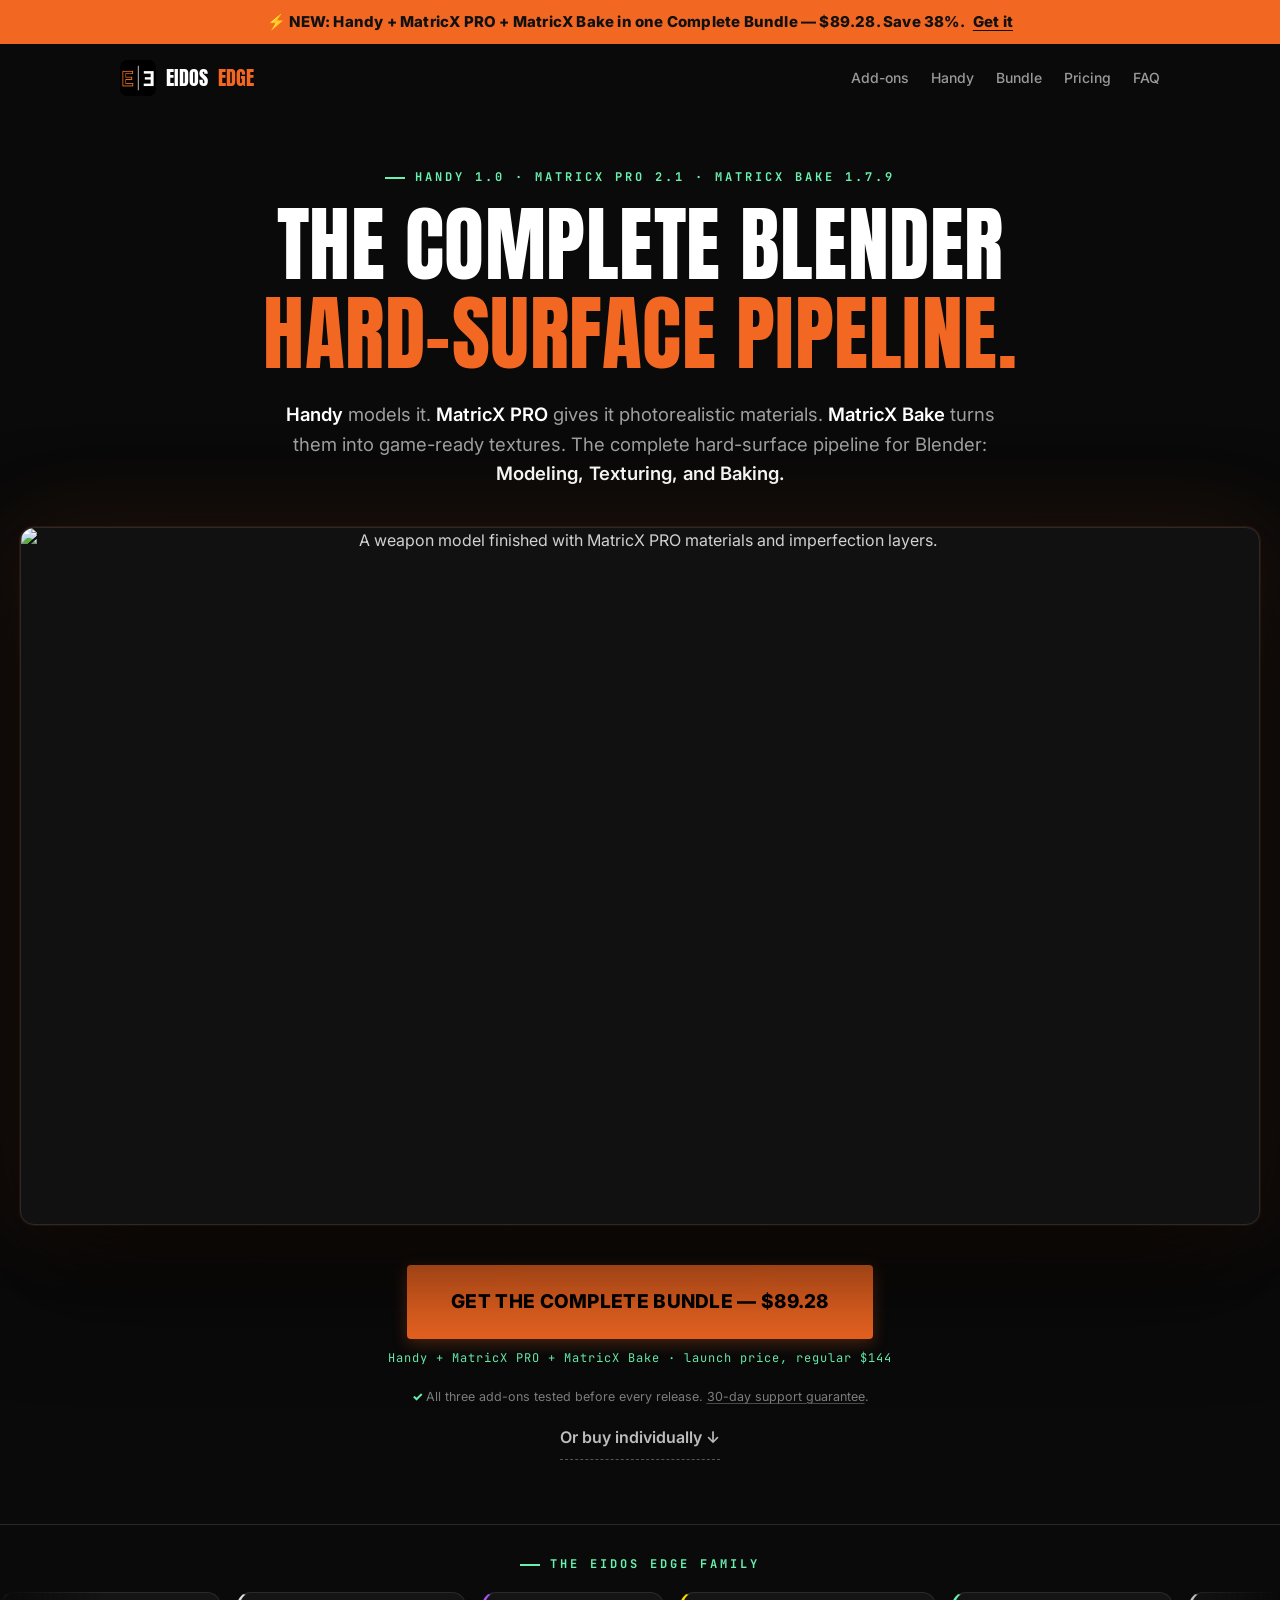
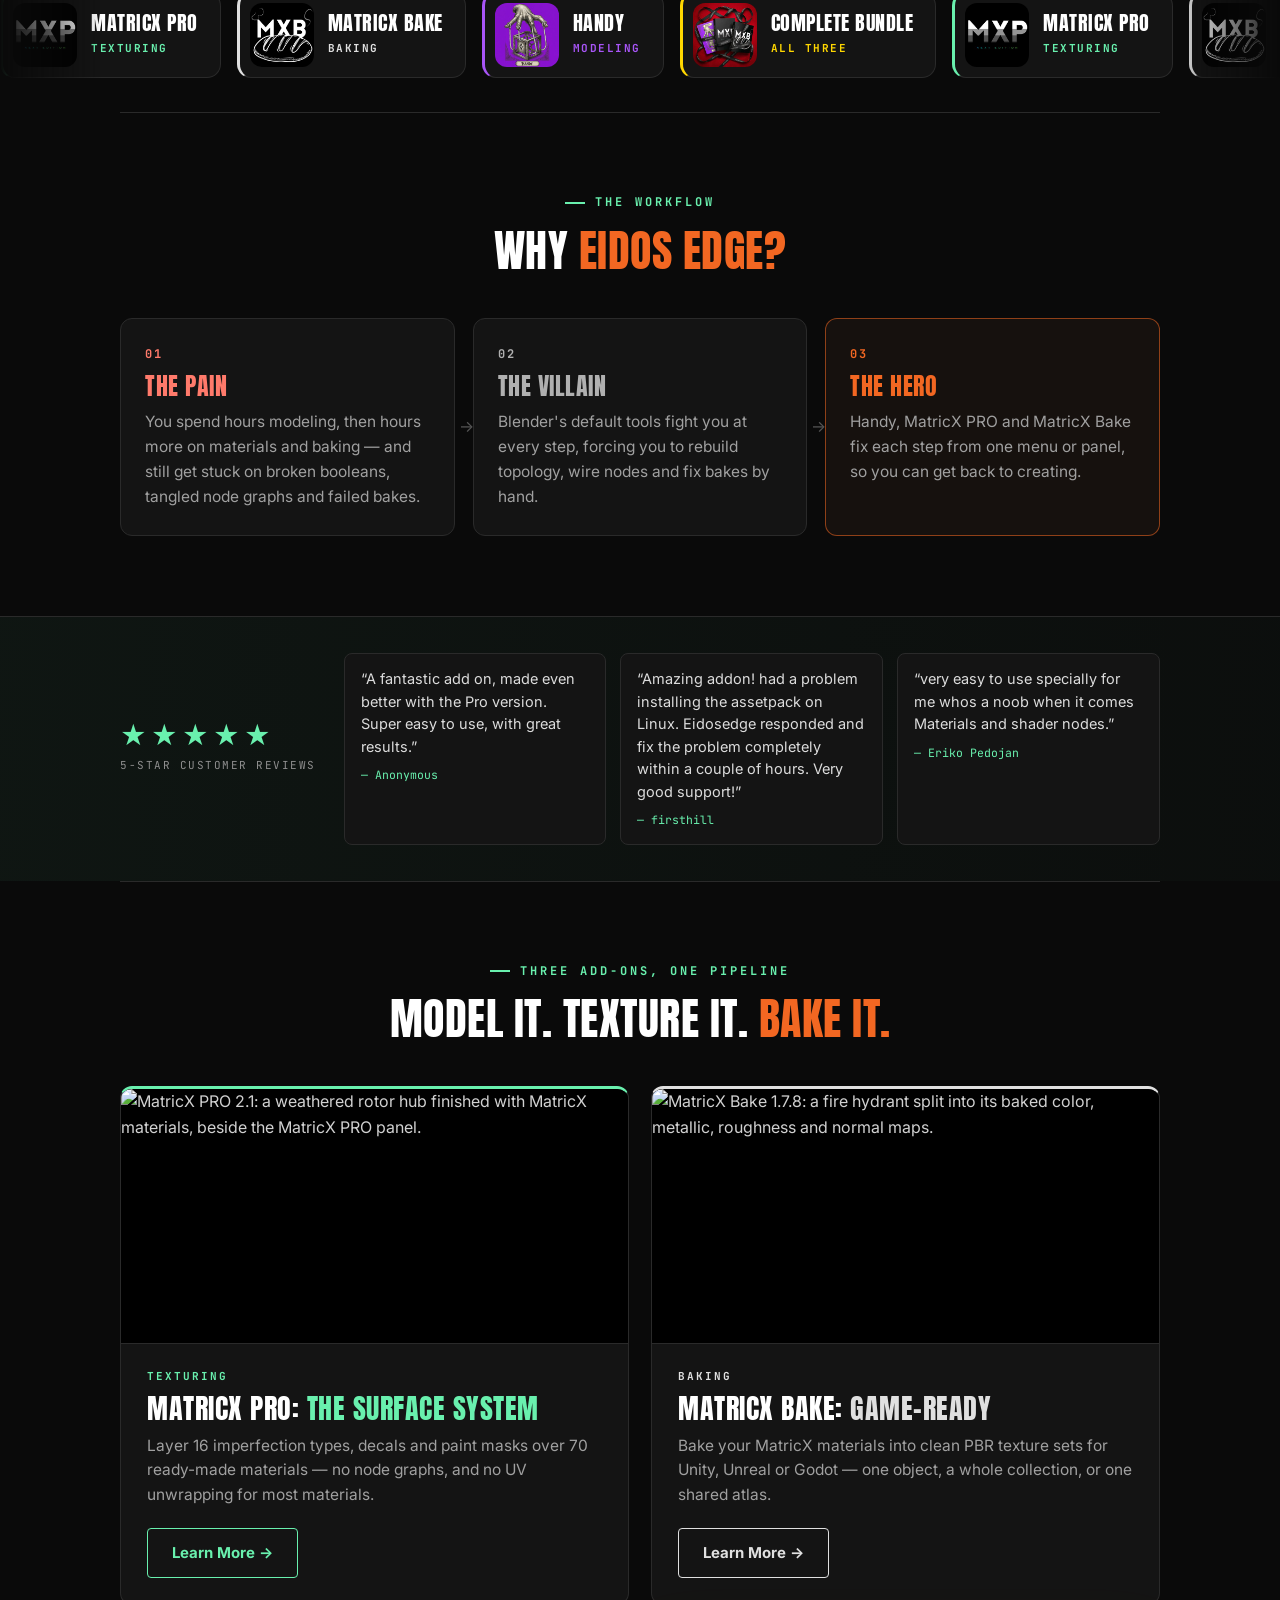
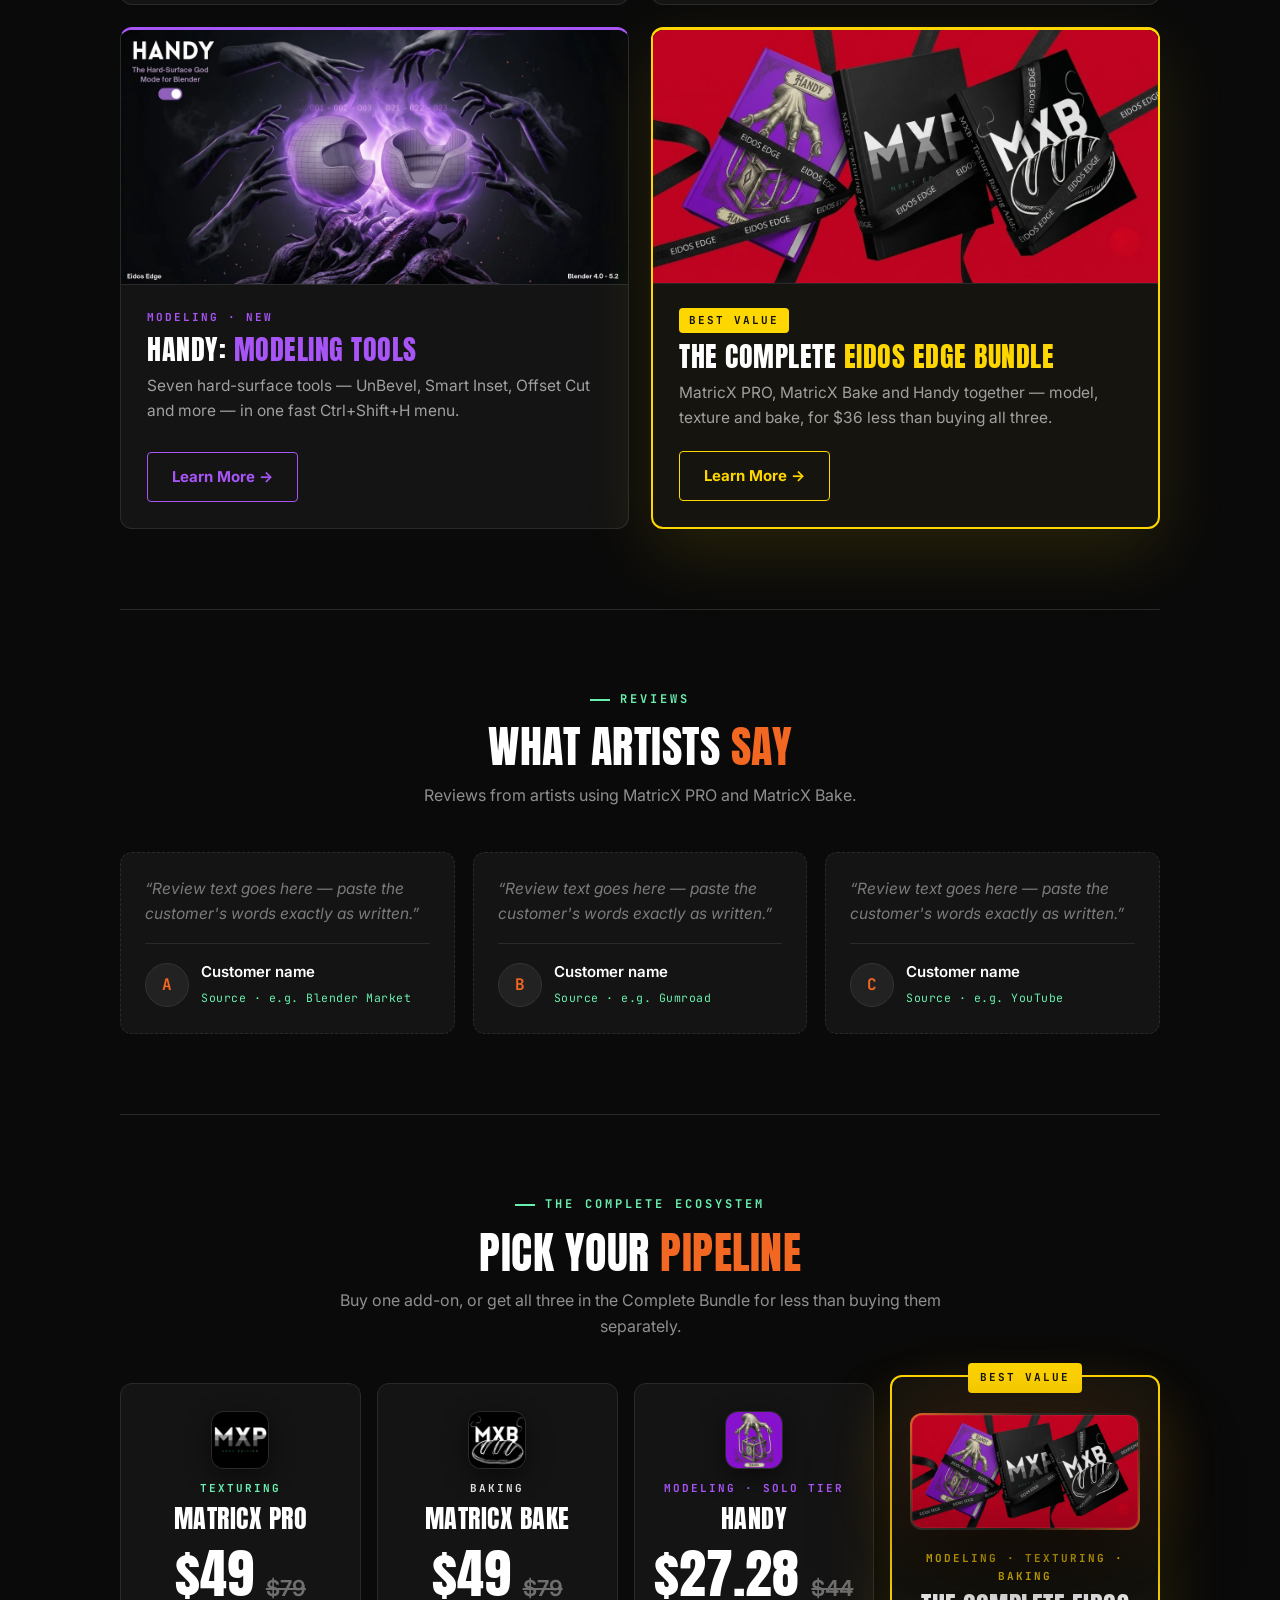
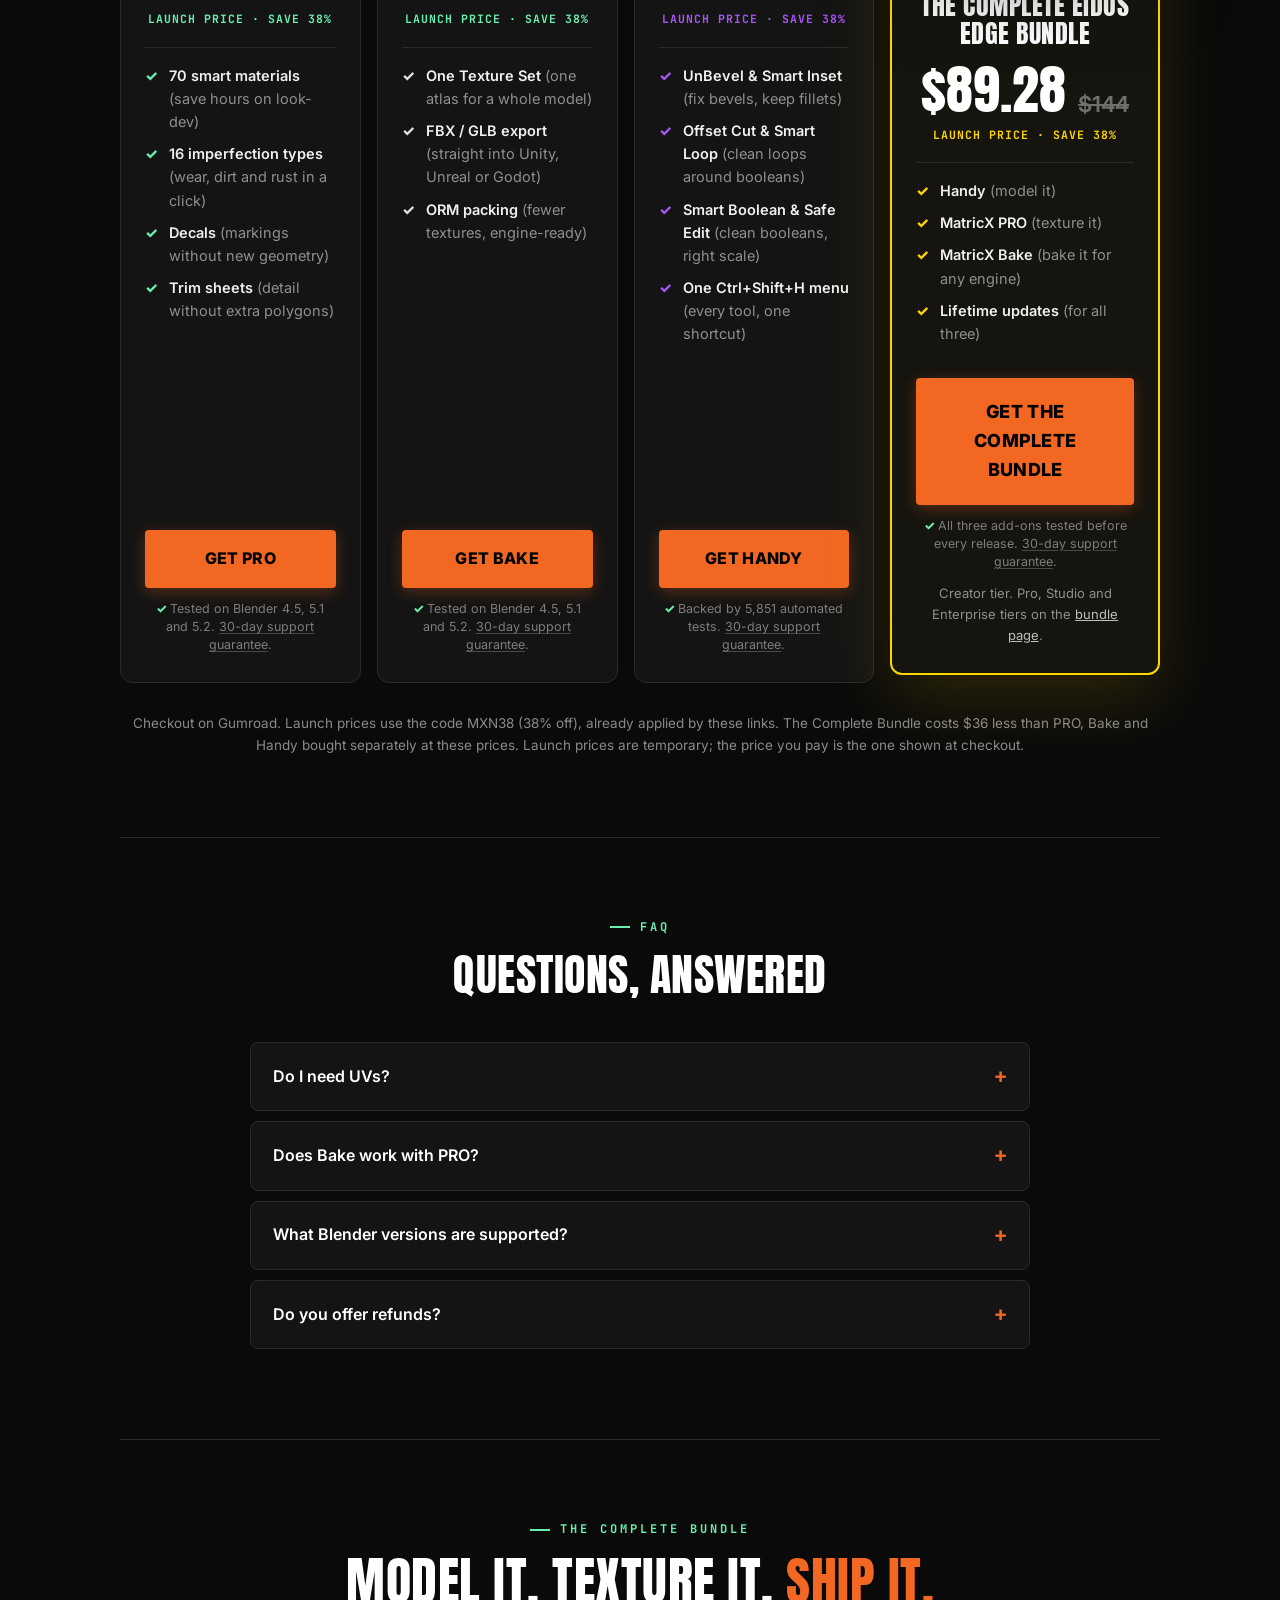
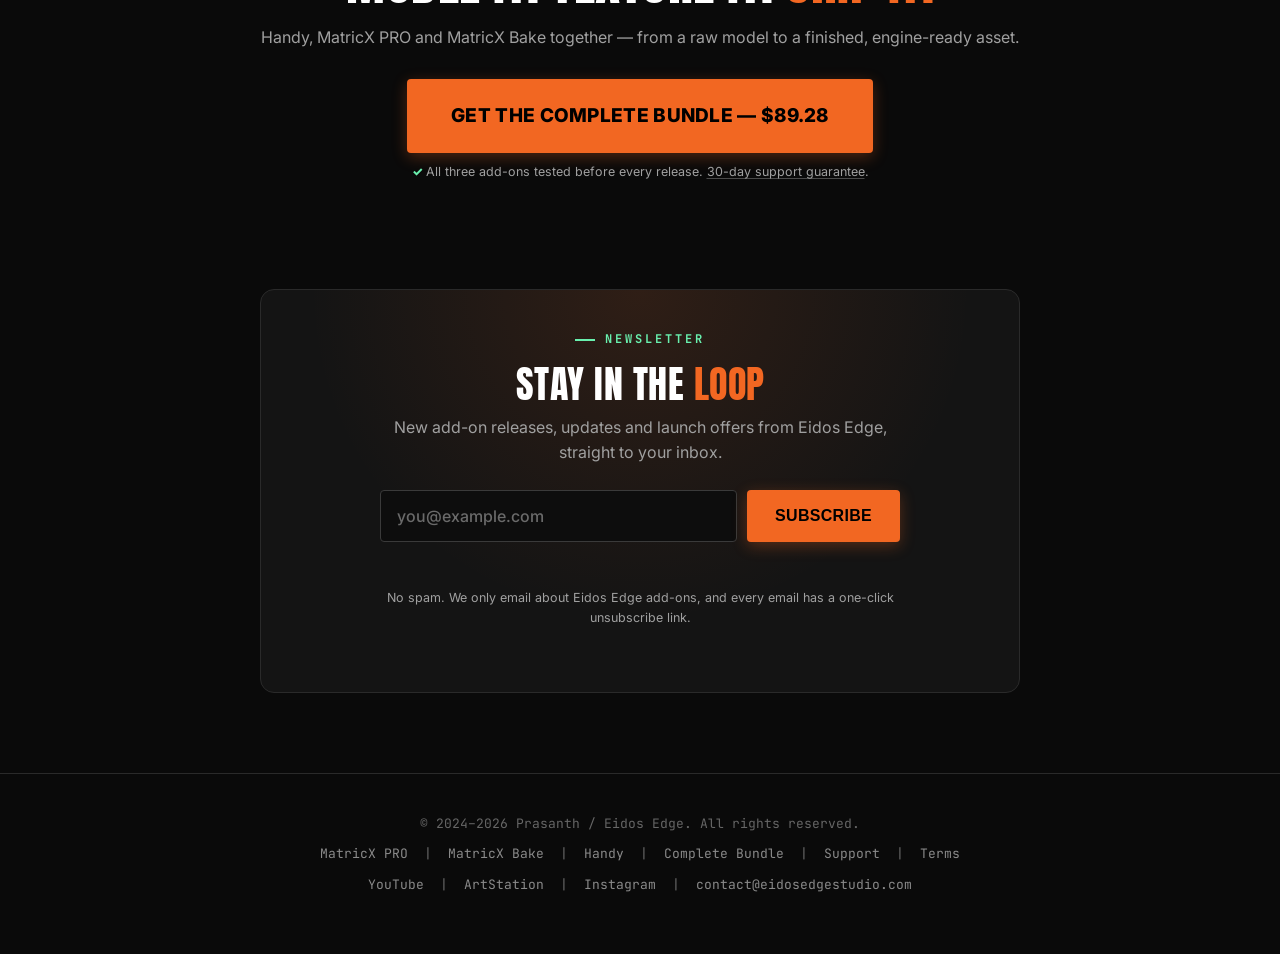
==== index.html @ d75ea53a "Complete Bundle page (bundle.html); new bundle logo and hero, new Handy hero; bundle links point to " ====
<!DOCTYPE html>
<html lang="en">
<head>
<meta charset="UTF-8">
<meta name="viewport" content="width=device-width, initial-scale=1.0">
<title>Eidos Edge — The Complete Blender Hard-Surface Pipeline</title>
<meta name="description" content="Handy models it, MatricX PRO textures it, MatricX Bake bakes it into game-ready PBR texture sets. The complete hard-surface pipeline for Blender, in one bundle.">
<link rel="canonical" href="https://eidosedgestudio.com/">
<meta property="og:type" content="website">
<meta property="og:site_name" content="Eidos Edge">
<meta property="og:url" content="https://eidosedgestudio.com/">
<meta property="og:title" content="The Complete Blender Hard-Surface Pipeline.">
<meta property="og:description" content="Handy + MatricX PRO + MatricX Bake for Blender: modeling, texturing and baking. All three in one Complete Bundle.">
<meta property="og:image" content="https://eidosedgestudio.com/hero-give-history.png">
<meta property="og:image:width" content="1200">
<meta property="og:image:height" content="600">
<meta property="og:image:alt" content="Give your 3D surfaces a history: a rifle textured with MatricX PRO.">
<meta name="twitter:card" content="summary_large_image">
<meta name="twitter:title" content="The Complete Blender Hard-Surface Pipeline.">
<meta name="twitter:description" content="Handy + MatricX PRO + MatricX Bake for Blender: modeling, texturing and baking. All three in one Complete Bundle.">
<meta name="twitter:image" content="https://eidosedgestudio.com/hero-give-history.png">
<meta name="twitter:image:alt" content="Give your 3D surfaces a history: a rifle textured with MatricX PRO.">
<link rel="icon" href="https://eidosedgestudio.com/favicon.ico" sizes="any">
<link rel="icon" type="image/png" href="https://eidosedgestudio.com/logo.png">
<link rel="apple-touch-icon" href="https://eidosedgestudio.com/logo.png">
<link rel="preconnect" href="https://fonts.googleapis.com">
<link rel="preconnect" href="https://fonts.gstatic.com" crossorigin>
<link href="https://fonts.googleapis.com/css2?family=Anton&family=Inter:wght@400;500;600;700;800&family=JetBrains+Mono:wght@500;700&display=swap" rel="stylesheet">
<style>
:root {
  --acc-pro: #69f0ae;
  --acc-bake: #e0e0e0;
  --acc-bundle: #ffd700;
  --acc-handy: #a855f7;
  --bg: #0a0a0a;
  --panel: #141414;
  --panel-hover: #1a1a1a;
  --line: #2a2a2a;
  --text: #d1d1d1;
  --muted: #a0a0a0;
  --head: #ffffff;
  --orange: #f26722;
  --orange-hover: #ff8a4c;
  --green: #69f0ae;
}
* { box-sizing: border-box; margin: 0; padding: 0; }
html { scroll-behavior: smooth; scroll-padding-top: 56px; }
body { background: var(--bg); color: var(--text); font-family: 'Inter', -apple-system, sans-serif; font-size: 16px; line-height: 1.6; overflow-x: hidden; }
img { display: block; max-width: 100%; height: auto; }
a { color: var(--orange); }
b, strong { color: #f0f0f0; font-weight: 600; }
.page { max-width: 1080px; margin: 0 auto; padding: 0 20px; }
h1, h2, h3 { font-family: 'Anton', Impact, sans-serif; font-weight: 400; text-transform: uppercase; color: var(--head); letter-spacing: .5px; line-height: 1.08; }
.kicker { color: var(--green); font-family: 'JetBrains Mono', monospace; font-size: 12px; font-weight: 700; letter-spacing: 3px; text-transform: uppercase;
  display: flex; align-items: center; justify-content: center; gap: 10px; margin-bottom: 14px; }
.kicker::before { content: ""; width: 20px; height: 2px; background: var(--green); }
.orange { color: var(--orange); }
section { padding: 80px 0; border-top: 1px solid var(--line); }
.section-head { text-align: center; margin-bottom: 44px; }
.section-head h2 { font-size: clamp(30px, 4.4vw, 44px); margin-bottom: 12px; }
.section-head p { color: #8f8f8f; max-width: 640px; margin: 0 auto; }

/* 1. Urgency banner (sticky) */
.urgency { position: sticky; top: 0; z-index: 30; display: flex; align-items: center; justify-content: center; min-height: 44px; padding: 8px 16px;
  background: var(--orange); color: #111; text-align: center; font-weight: 800; font-size: 15px; text-decoration: none; letter-spacing: .2px; }
.urgency:hover { background: var(--orange-hover); }
.urgency span { text-decoration: underline; text-underline-offset: 3px; margin-left: 8px; white-space: nowrap; }
.urgency:focus-visible { outline: 3px solid #111; outline-offset: -3px; }

/* Header */
.header { display: flex; align-items: center; gap: 20px; max-width: 1080px; margin: 0 auto; padding: 16px 20px; }
.brand { display: flex; align-items: center; gap: 10px; color: var(--head); text-decoration: none; font-family: 'Anton', Impact, sans-serif; font-size: 20px; text-transform: uppercase; }
.brand img { width: 36px; height: 36px; border-radius: 7px; }
.brand span { color: var(--orange); }
.nav { display: flex; gap: 22px; margin-left: auto; }
.nav a { color: #9a9a9a; text-decoration: none; font-size: 14px; font-weight: 500; }
.nav a:hover { color: var(--head); }

/* Buttons (all at least 44px tall) */
.btn { display: inline-flex; align-items: center; justify-content: center; gap: 10px; min-height: 44px; padding: 16px 32px; border-radius: 4px; border: none; cursor: pointer;
  background: var(--orange); color: #000; font-weight: 800; font-size: 16px; text-transform: uppercase; letter-spacing: .3px; text-decoration: none;
  box-shadow: 0 4px 15px rgba(242,103,34,.3); transition: background .2s, transform .2s, box-shadow .2s; }
.btn:hover { background: var(--orange-hover); transform: translateY(-2px); box-shadow: 0 6px 20px rgba(242,103,34,.45); }
.btn:focus-visible, .ghost:focus-visible, .text-link:focus-visible, .nav a:focus-visible { outline: 2px solid var(--green); outline-offset: 3px; }
.btn-xl { font-size: 19px; padding: 22px 44px; }
.ghost { display: inline-flex; align-items: center; justify-content: center; min-height: 44px; padding: 12px 24px; border: 1px solid #3a3a3a; border-radius: 4px;
  color: var(--head); text-decoration: none; font-weight: 700; font-size: 15px; transition: border-color .2s, color .2s; }
.ghost:hover { border-color: var(--green); color: var(--green); }
.text-link { display: inline-flex; align-items: center; min-height: 44px; color: #bdbdbd; font-weight: 600; text-decoration: none; border-bottom: 1px dashed #555; }
.text-link:hover { color: var(--head); border-color: var(--head); }

/* 2. Hero */
.hero { text-align: center; padding: 56px 0 64px; border-top: none; }
.hero h1 { font-size: clamp(38px, 7.4vw, 82px); max-width: 980px; margin: 0 auto 22px; }
.hero h1 .orange { display: block; }
.hero .sub { font-size: 18.5px; color: var(--muted); max-width: 720px; margin: 0 auto 38px; }
.hero .sub b { color: var(--head); }
/* The hero image is wider than the page column, so it is the first thing the eye lands on */
.showcase { position: relative; left: 50%; width: min(1240px, calc(100vw - 32px)); transform: translateX(-50%); margin: 0 0 40px; aspect-ratio: 16 / 9;
  border: 1px solid var(--line); border-radius: 14px; overflow: hidden; background: #111;
  box-shadow: 0 40px 120px rgba(0,0,0,.7), 0 0 0 1px rgba(242,103,34,.14), 0 0 90px rgba(242,103,34,.14); }
.showcase img { width: 100%; height: 100%; object-fit: cover; }
.hero-ctas { display: flex; flex-direction: column; align-items: center; gap: 10px; }
.hero-ctas .note { font-family: 'JetBrains Mono', monospace; font-size: 12px; color: var(--green); letter-spacing: 1px; }

/* 3. Trust strip */
.trust { padding: 36px 0; background: linear-gradient(90deg, rgba(105,240,174,.05), rgba(105,240,174,.02)); }
.trust-inner { display: grid; grid-template-columns: auto 1fr; gap: 28px; align-items: center; max-width: 1080px; margin: 0 auto; padding: 0 20px; }
.stars { color: var(--green); font-size: 26px; letter-spacing: 4px; line-height: 1; }
.trust-label { font-family: 'JetBrains Mono', monospace; font-size: 11px; letter-spacing: 1.5px; color: #8f8f8f; text-transform: uppercase; margin-top: 8px; }
.quotes { display: grid; grid-template-columns: repeat(3, minmax(0, 1fr)); gap: 14px; }
.quote { margin: 0; background: var(--panel); border: 1px solid var(--line); border-radius: 8px; padding: 14px 16px; }
.quote blockquote { margin: 0 0 8px; color: #dcdcdc; font-size: 14.5px; line-height: 1.55; }
.quote figcaption { font-family: 'JetBrains Mono', monospace; font-size: 11.5px; color: var(--green); }

/* 4. Add-ons: one card per product, each in its own accent colour (--acc) */
.products { display: grid; grid-template-columns: repeat(2, minmax(0, 1fr)); gap: 22px; }
.product { --acc: var(--orange); position: relative; display: flex; flex-direction: column; background: var(--panel); border: 1px solid var(--line);
  border-top: 3px solid var(--acc); border-radius: 12px; overflow: hidden; transition: border-color .2s, box-shadow .2s; }
.product:hover { border-color: var(--acc); }
.product.pro { --acc: var(--acc-pro); }
.product.bake { --acc: var(--acc-bake); }
.product.bundle { --acc: var(--acc-bundle); border-width: 2px; border-top-width: 3px; border-color: var(--acc); background: #15140e;
  box-shadow: 0 24px 70px rgba(255,215,0,.12); }
.product.handy { --acc: var(--acc-handy); }
.product .media { aspect-ratio: 2 / 1; background: #000; border-bottom: 1px solid var(--line); }
.product .media img { width: 100%; height: 100%; object-fit: contain; }
.product .body { padding: 24px 26px 26px; display: flex; flex-direction: column; flex: 1; }
.product .tag { align-self: flex-start; font-family: 'JetBrains Mono', monospace; font-size: 11px; font-weight: 700; letter-spacing: 2px; text-transform: uppercase;
  color: var(--acc); margin-bottom: 8px; }
.product.bundle .tag { color: #111; background: var(--acc); padding: 4px 10px; border-radius: 4px; }
.product h3 { font-size: 28px; margin-bottom: 10px; }
.product h3 span { color: var(--acc); }
.product p { color: var(--muted); font-size: 15.5px; flex: 1; margin-bottom: 20px; }
.product .links { display: flex; gap: 12px; flex-wrap: wrap; align-items: center; }
.learn { display: inline-flex; align-items: center; justify-content: center; gap: 8px; min-height: 44px; padding: 12px 24px; border: 1px solid var(--acc); border-radius: 4px;
  color: var(--acc); text-decoration: none; font-weight: 700; font-size: 15px; transition: background .2s, color .2s; }
.learn:hover { background: var(--acc); color: #0a0a0a; }
.learn:focus-visible { outline: 2px solid var(--acc); outline-offset: 3px; }
.product .guide { color: #9a9a9a; font-size: 14px; font-weight: 600; text-decoration: none; border-bottom: 1px dashed #555; }
.product .guide:hover { color: var(--head); border-color: var(--head); }
.product .media.placeholder { display: flex; flex-direction: column; align-items: center; justify-content: center; gap: 12px; padding: 16px; text-align: center;
  background: radial-gradient(circle at 50% 40%, rgba(168,85,247,.22), transparent 65%), #0e0b12; color: #9d86b8;
  font-family: 'JetBrains Mono', monospace; font-size: 12px; letter-spacing: .5px; }
.product .media.placeholder kbd { padding: 6px 14px; border: 1px solid rgba(168,85,247,.55); border-bottom-width: 3px; border-radius: 6px; background: rgba(168,85,247,.14);
  color: #fff; font: 700 18px 'JetBrains Mono', monospace; }

/* 5. Pricing */
.pricing { display: grid; grid-template-columns: repeat(3, minmax(0, 1fr)) minmax(0, 1.12fr); gap: 16px; align-items: stretch; }
.plan { position: relative; display: flex; flex-direction: column; background: var(--panel); border: 1px solid var(--line); border-radius: 12px; padding: 28px 24px; text-align: center; }
.plan.featured { border: 2px solid var(--orange); background: #151210; box-shadow: 0 24px 70px rgba(242,103,34,.2); transform: translateY(-8px); }
.plan .badge { position: absolute; top: -14px; left: 50%; transform: translateX(-50%); background: var(--orange); color: #111; white-space: nowrap;
  font-family: 'JetBrains Mono', monospace; font-size: 11px; font-weight: 700; letter-spacing: 2px; padding: 6px 12px; border-radius: 4px; }
.plan h3 { font-size: 26px; margin-bottom: 14px; }
.plan .price { display: flex; align-items: baseline; justify-content: center; gap: 12px; margin-bottom: 4px; }
.plan .price .now { font-family: 'Anton', Impact, sans-serif; font-size: 54px; color: var(--head); line-height: 1; }
.plan .price .was { font-size: 22px; color: #6f6f6f; text-decoration: line-through; font-weight: 600; }
.plan .save { font-family: 'JetBrains Mono', monospace; font-size: 11.5px; font-weight: 700; letter-spacing: 1px; color: var(--green); margin-bottom: 18px; }
.plan ul { list-style: none; text-align: left; margin: 0 0 24px; flex: 1; border-top: 1px solid var(--line); padding-top: 16px; }
.plan li { position: relative; padding-left: 24px; margin-bottom: 9px; font-size: 14.5px; color: #cfcfcf; }
.plan li::before { content: "\2713"; position: absolute; left: 0; color: var(--green); font-weight: 800; }
.plan .btn { width: 100%; }
.plan.featured .btn { padding: 20px 24px; font-size: 18px; }
.plan .tiers { margin-top: 12px; font-size: 13px; color: #8f8f8f; }
.plan .tiers a { color: #bdbdbd; }
.pricing-note { text-align: center; margin-top: 30px; font-size: 13.5px; color: #8a8a8a; }
.plan { --acc: var(--green); }
.plan.pro { --acc: var(--acc-pro); }
.plan.bake { --acc: var(--acc-bake); }
.plan.handy { --acc: var(--acc-handy); }
.plan.complete { --acc: var(--acc-bundle); }
.plan li::before { color: var(--acc); }
.plan .cat { font-family: 'JetBrains Mono', monospace; font-size: 11px; font-weight: 700; letter-spacing: 2px; text-transform: uppercase; color: var(--acc); margin-bottom: 6px; }
.plan.featured.complete { border-color: var(--acc-bundle); background: #15140e; box-shadow: 0 24px 70px rgba(255,215,0,.14); }
.plan.featured.complete .badge { background: var(--acc-bundle); }
.plan.featured.complete .save { color: var(--acc-bundle); }
.plan.handy .save { color: var(--acc-handy); }
.plan-art.placeholder { display: flex; align-items: center; justify-content: center; aspect-ratio: 2 / 1; padding: 12px; text-align: center;
  background: radial-gradient(circle at 50% 40%, rgba(255,215,0,.16), transparent 65%), #12110b; border: 1px dashed rgba(255,215,0,.45); border-radius: 10px;
  color: #b8a75a; font-family: 'JetBrains Mono', monospace; font-size: 11.5px; letter-spacing: .5px; }
@media (min-width: 861px) and (max-width: 1060px) {
  .pricing { grid-template-columns: repeat(2, minmax(0, 1fr)); }
  .plan.featured { transform: none; }
}

/* 6. FAQ */
.faq { max-width: 780px; margin: 0 auto; }
.faq details { border: 1px solid var(--line); border-radius: 8px; background: var(--panel); margin-bottom: 10px; }
.faq summary { cursor: pointer; list-style: none; min-height: 56px; padding: 16px 22px; font-weight: 600; color: var(--head); font-size: 16px;
  display: flex; justify-content: space-between; align-items: center; gap: 16px; }
.faq summary::-webkit-details-marker { display: none; }
.faq summary::after { content: "+"; font-family: 'JetBrains Mono', monospace; color: var(--orange); font-size: 22px; transition: transform .2s; }
.faq details[open] summary::after { transform: rotate(45deg); }
.faq summary:focus-visible { outline: 2px solid var(--green); outline-offset: -2px; border-radius: 8px; }
.faq .answer { padding: 0 22px 20px; color: var(--muted); font-size: 15px; }
.faq .answer p + p { margin-top: 10px; }

/* Final CTA + footer */
.final { text-align: center; }
.final h2 { font-size: clamp(34px, 5vw, 52px); margin-bottom: 16px; }
.final p { color: var(--muted); margin-bottom: 28px; }
footer { text-align: center; padding: 40px 20px 48px; border-top: 1px solid var(--line); font-size: 13px; color: #666; font-family: 'JetBrains Mono', monospace; }
footer p { margin-bottom: 10px; }
footer a { color: #8a8a8a; text-decoration: none; }
footer a:hover { color: var(--orange); }

/* 7. Mobile buy bar */
.buybar { display: none; }
@media (max-width: 860px) {
  .nav { display: none; }
  .trust-inner { grid-template-columns: 1fr; text-align: center; gap: 18px; }
  .quotes, .products, .pricing, .story { grid-template-columns: 1fr; }
  .step + .step::before { content: "\2193"; left: 50%; top: -15px; transform: translateX(-50%); }
  .plan.featured { transform: none; order: -1; }
  .hero { padding: 40px 0 48px; }
  .hero .sub { font-size: 16.5px; }
  .btn-xl { font-size: 17px; padding: 20px 24px; width: 100%; }
  section { padding: 60px 0; }
  .buybar { display: flex; position: fixed; left: 0; right: 0; bottom: 0; z-index: 40; gap: 12px; align-items: center; justify-content: space-between;
    padding: 10px 14px calc(10px + env(safe-area-inset-bottom)); background: rgba(10,10,10,.95); backdrop-filter: blur(8px); border-top: 1px solid var(--line); }
  .buybar .p { font-size: 13.5px; color: var(--muted); line-height: 1.3; }
  .buybar .p b { color: var(--head); font-size: 18px; }
  .buybar .p s { color: #777; }
  .buybar .btn { padding: 12px 18px; font-size: 14px; box-shadow: none; }
  .buybar .p small { color: var(--muted); font-size: 12px; }
  .plan.featured:hover { transform: translateY(-4px); }
  body { padding-bottom: 76px; }
}
@media (prefers-reduced-motion: reduce) {
  html { scroll-behavior: auto; }
  .btn, .faq summary::after, .product, .plan { transition: none; }
  .btn:hover, .product:hover, .plan:hover { transform: none; }
  .plan.featured:hover { transform: translateY(-8px); }
}

/* Premium product frame: gradient edge, warm glow, deep shadow */
.premium { position: relative; padding: 2px; border-radius: 16px;
  background: linear-gradient(135deg, rgba(242,103,34,.95), rgba(255,255,255,.10) 35%, rgba(255,255,255,.04) 65%, rgba(242,103,34,.75));
  box-shadow: 0 40px 90px rgba(0,0,0,.65), 0 0 80px rgba(242,103,34,.18); }
.premium::after { content: ""; position: absolute; inset: 2px; border-radius: 14px; pointer-events: none;
  box-shadow: inset 0 0 0 1px rgba(255,255,255,.06), inset 0 -60px 80px -60px rgba(0,0,0,.35); }
.premium img { display: block; width: 100%; height: auto; border-radius: 14px; }
.premium-tag { position: absolute; top: 14px; left: 14px; z-index: 1; display: inline-flex; align-items: center; gap: 8px;
  background: rgba(10,10,10,.82); backdrop-filter: blur(6px); border: 1px solid rgba(242,103,34,.55); border-radius: 999px; padding: 6px 12px;
  font-family: 'JetBrains Mono', monospace; font-size: 11px; font-weight: 700; letter-spacing: 1.5px; color: var(--head); text-transform: uppercase; }
.premium-tag b { color: var(--orange); font-weight: 700; }
@media (max-width: 560px) { .premium-tag { top: 8px; left: 8px; font-size: 9.5px; padding: 4px 9px; } }
.plan-art { margin: 8px -6px 20px; border-radius: 12px; }
.plan-art img { border-radius: 10px; }
.plan-art::after { border-radius: 10px; }

/* Interactive cards: lift and glow in the card's own accent colour */
.product, .plan { transition: transform .25s, box-shadow .25s, border-color .25s; }
.product:hover { transform: translateY(-4px); box-shadow: 0 0 0 1px var(--acc), 0 22px 60px -12px color-mix(in srgb, var(--acc) 40%, transparent); }
.plan:hover { transform: translateY(-4px); box-shadow: 0 0 0 1px var(--acc), 0 22px 60px -12px color-mix(in srgb, var(--acc) 35%, transparent); }
.plan.featured:hover { transform: translateY(-12px); }

/* Guarantee line under each buy button */
.guarantee { margin-top: 10px; font-size: 12.5px; line-height: 1.45; color: #7d7d7d; }
.guarantee::before { content: "\2713  "; color: var(--green); font-weight: 800; }
.guarantee a { color: inherit; text-decoration: underline; text-decoration-color: #4a4a4a; text-underline-offset: 2px; }
.guarantee a:hover { color: var(--head); }
.plan .guarantee { margin-top: 12px; }
.plan li span { color: #8f8f8f; }

/* The workflow story: pain, villain, hero */
.story { display: grid; grid-template-columns: repeat(3, minmax(0, 1fr)); gap: 18px; }
.step { position: relative; background: var(--panel); border: 1px solid var(--line); border-radius: 12px; padding: 26px 24px; }
.step .num { font-family: 'JetBrains Mono', monospace; font-size: 12px; font-weight: 700; letter-spacing: 2px; color: var(--step); margin-bottom: 10px; }
.step h3 { font-size: 24px; margin-bottom: 10px; color: var(--step); }
.step p { color: var(--muted); font-size: 15.5px; }
.step.pain { --step: #ff7a6b; }
.step.villain { --step: #b0b0b0; }
.step.hero-step { --step: var(--orange); border-color: rgba(242,103,34,.55); background: #16110e; }
.step + .step::before { content: "\2192"; position: absolute; left: -15px; top: 50%; transform: translateY(-50%); color: #555; font-size: 16px; }
/* Logo on each pricing card */
.plan-logo { display: block; width: 56px; height: 56px; margin: 0 auto 12px; border-radius: 12px; box-shadow: 0 0 0 1px var(--line), 0 8px 24px rgba(0,0,0,.5); }

/* The Eidos Edge family: an endless, slow strip of the add-on logos */
.family { padding: 30px 0 34px; border-top: 1px solid var(--line); overflow: hidden; }
.family .kicker { margin-bottom: 18px; }
.family-viewport { overflow: hidden; -webkit-mask-image: linear-gradient(90deg, transparent, #000 8%, #000 92%, transparent); mask-image: linear-gradient(90deg, transparent, #000 8%, #000 92%, transparent); }
.family-track { display: flex; width: max-content; animation: family-slide 38s linear infinite; }
.family:hover .family-track { animation-play-state: paused; }
.family-set { display: flex; gap: 16px; padding-right: 16px; }
.fam { --acc: var(--orange); display: flex; align-items: center; gap: 14px; padding: 10px 22px 10px 10px; background: var(--panel); border: 1px solid var(--line);
  border-left: 3px solid var(--acc); border-radius: 14px; white-space: nowrap; }
.fam.pro { --acc: var(--acc-pro); }
.fam.bake { --acc: var(--acc-bake); }
.fam.handy { --acc: var(--acc-handy); }
.fam.bundle { --acc: var(--acc-bundle); }
.fam img { width: 64px; height: 64px; border-radius: 12px; }
.fam b { display: block; font-family: 'Anton', Impact, sans-serif; font-weight: 400; font-size: 20px; letter-spacing: .5px; text-transform: uppercase; color: var(--head); line-height: 1.15; }
.fam small { font-family: 'JetBrains Mono', monospace; font-size: 11px; font-weight: 700; letter-spacing: 1.5px; text-transform: uppercase; color: var(--acc); }
@keyframes family-slide { to { transform: translateX(-50%); } }
@media (prefers-reduced-motion: reduce) {
  .family-track { animation: none; width: auto; justify-content: center; }
  .family-set { flex-wrap: wrap; justify-content: center; padding: 0 16px; }
  .family-set[aria-hidden="true"], .fam.repeat { display: none; }
}
.product.bundle .media.placeholder b { font-family: 'Anton', Impact, sans-serif; font-weight: 400; font-size: 26px; letter-spacing: 1px; color: #ffd700; text-transform: uppercase; }
@media (max-width: 860px) {
  .story { grid-template-columns: 1fr; }
  .step + .step::before { content: "\2193"; left: 50%; top: -15px; transform: translateX(-50%); }
  .plan.featured:hover { transform: translateY(-4px); }
}
@media (prefers-reduced-motion: reduce) {
  .product:hover, .plan:hover, .plan.featured:hover { transform: none; }
}

/* Testimonials (placeholder cards are hidden on the live site until filled in) */
.testimonials { display: grid; grid-template-columns: repeat(3, minmax(0, 1fr)); gap: 18px; }
.testimonial { display: flex; flex-direction: column; gap: 16px; margin: 0; background: var(--panel); border: 1px solid var(--line); border-radius: 12px; padding: 24px; }
.testimonial blockquote { margin: 0; flex: 1; color: #dcdcdc; font-size: 15.5px; line-height: 1.6; }
.testimonial figcaption { display: flex; align-items: center; gap: 12px; padding-top: 16px; border-top: 1px solid var(--line); }
.testimonial .avatar { flex: none; width: 44px; height: 44px; border-radius: 50%; object-fit: cover; background: #222; border: 1px solid #333;
  display: flex; align-items: center; justify-content: center; font-family: 'JetBrains Mono', monospace; font-weight: 700; color: var(--orange); }
.testimonial .who b { display: block; color: var(--head); font-size: 15px; }
.testimonial .who span { font-family: 'JetBrains Mono', monospace; font-size: 11.5px; color: var(--green); letter-spacing: .5px; }
.testimonial[data-placeholder] { border-style: dashed; }
.testimonial[data-placeholder] blockquote { color: #7a7a7a; font-style: italic; }

/* Newsletter signup */
.newsletter { border-top: none; padding-top: 0; }
.news-card { max-width: 760px; margin: 0 auto; text-align: center; background: var(--panel); border: 1px solid var(--line); border-radius: 14px; padding: 40px 32px;
  background-image: radial-gradient(circle at 50% 0, rgba(242,103,34,.12), transparent 60%); }
.news-card h2 { font-size: clamp(28px, 4vw, 38px); margin-bottom: 10px; }
.news-card > p { color: var(--muted); max-width: 520px; margin: 0 auto 24px; }
.news-form { display: flex; gap: 10px; max-width: 520px; margin: 0 auto; }
.news-form input[type="email"] { flex: 1; min-width: 0; min-height: 52px; padding: 0 16px; border: 1px solid #3a3a3a; border-radius: 4px; background: #0d0d0d;
  color: var(--head); font: 500 16px 'Inter', sans-serif; }
.news-form input[type="email"]::placeholder { color: #6a6a6a; }
.news-form input[type="email"]:focus { outline: 2px solid var(--green); outline-offset: 1px; border-color: transparent; }
.news-form .btn { padding: 0 28px; min-height: 52px; }
.news-form .btn[disabled] { opacity: .6; cursor: wait; transform: none; }
.news-note { margin-top: 14px; font-size: 12.5px; color: #777; }
.news-status { min-height: 1.5em; margin-top: 10px; font-weight: 600; font-size: 14.5px; color: var(--green); }
.news-status.err { color: #ff8a65; }
.hp { position: absolute; left: -9999px; width: 1px; height: 1px; opacity: 0; }
.sr-only { position: absolute; width: 1px; height: 1px; padding: 0; margin: -1px; overflow: hidden; clip: rect(0 0 0 0); white-space: nowrap; border: 0; }
@media (max-width: 860px) {
  .testimonials { grid-template-columns: 1fr; }
}
@media (max-width: 560px) {
  .news-card { padding: 32px 18px; }
  .news-form { flex-direction: column; }
  .news-form .btn { width: 100%; }
}
</style>
<!-- Cloudflare Web Analytics --><script defer src='https://static.cloudflareinsights.com/beacon.min.js' data-cf-beacon='{"token": "44709f751491424a80f4cc6aa5ee3139"}'></script><!-- End Cloudflare Web Analytics -->
</head>
<body>

<!-- STORE LINKS: buy buttons go to Gumroad (the main store) with the launch discount code MXN38 (38% off) in the link.
     When the launch offer ends, remove '/MXN38' from these links and update the prices.
     UTM TAGS: every checkout link carries ?utm_source=website&utm_medium=<button>&utm_campaign=<product>_launch,
     so Gumroad's analytics show which button sold. -->
<!--   Complete Bundle: https://eidosedge.gumroad.com/l/MatricXUltimateBundle/MXN38  ($144 -> $89.28, Creator tier) -->
<!--   Handy:           https://eidosedge.gumroad.com/l/hgmki/MXN38                  ($44 -> $27.28, Solo tier) -->
<!--   PRO:             https://eidosedge.gumroad.com/l/MatricX-PRO/MXN38            ($79 -> $48.98) -->
<!--   Bake:            https://eidosedge.gumroad.com/l/MatricXBake/MXN38            ($79 -> $48.98) -->

<!-- 1. URGENCY BANNER -->
<a class="urgency" href="https://eidosedge.gumroad.com/l/MatricXUltimateBundle/MXN38?utm_source=website&amp;utm_medium=banner&amp;utm_campaign=complete_bundle_launch" target="_blank" rel="noopener">
  &#9889; NEW: Handy + MatricX PRO + MatricX Bake in one Complete Bundle &mdash; $89.28. Save 38%.<span>Get it</span>
</a>

<header class="header">
  <a class="brand" href="#top"><img src="assets/eidos-edge-logo.png" alt=""> Eidos <span>Edge</span></a>
  <nav class="nav" aria-label="Page sections">
    <a href="#products">Add-ons</a>
    <a href="handy.html">Handy</a>
    <a href="bundle.html">Bundle</a>
    <a href="#pricing">Pricing</a>
    <a href="#faq">FAQ</a>
  </nav>
</header>

<div class="page" id="top">

  <!-- 2. HERO -->
  <section class="hero">
    <div class="kicker">Handy 1.0 &middot; MatricX PRO 2.1 &middot; MatricX Bake 1.7.9</div>
    <h1>The Complete Blender <span class="orange">Hard-Surface Pipeline.</span></h1>
    <p class="sub"><b>Handy</b> models it. <b>MatricX PRO</b> gives it photorealistic materials. <b>MatricX Bake</b> turns them into game-ready textures.
      The complete hard-surface pipeline for Blender: <b>Modeling, Texturing, and Baking.</b></p>

    <div class="showcase">
      <!-- PLACEHOLDER: hero-showcase.gif (16:9, e.g. 1600x900). Replace the img src below. Until then it shows a MatricX PRO render. -->
      <img src="https://eidosedgestudio.com/MatricX-Pro-Page/assets/hero-after.jpg" width="1600" height="900"
           alt="A weapon model finished with MatricX PRO materials and imperfection layers.">
    </div>

    <div class="hero-ctas">
      <a class="btn btn-xl" href="https://eidosedge.gumroad.com/l/MatricXUltimateBundle/MXN38?utm_source=website&amp;utm_medium=hero&amp;utm_campaign=complete_bundle_launch" target="_blank" rel="noopener">Get the Complete Bundle &mdash; $89.28</a>
      <span class="note">Handy + MatricX PRO + MatricX Bake &middot; launch price, regular $144</span>
      <span class="guarantee">All three add-ons tested before every release. <a href="https://eidosedgestudio.com/MatricX-Pro-Page/terms.html#guarantee">30-day support guarantee</a>.</span>
      <a class="text-link" href="#pricing">Or buy individually &darr;</a>
    </div>
  </section>
</div>

<!-- THE EIDOS EDGE FAMILY: the four add-on logos glide past slowly; hovering pauses them.
     With reduced motion the strip stands still and shows each logo once. -->
<section class="family" aria-label="The Eidos Edge add-ons">
  <div class="kicker">The Eidos Edge family</div>
  <div class="family-viewport">
    <div class="family-track">
    <div class="family-set">
      <div class="fam pro"><img src="assets/logos/pro.jpg" width="240" height="240" alt=""><span><b>MatricX PRO</b><small>Texturing</small></span></div>
      <div class="fam bake"><img src="assets/logos/bake.jpg" width="240" height="240" alt=""><span><b>MatricX Bake</b><small>Baking</small></span></div>
      <div class="fam handy"><img src="assets/logos/handy.jpg" width="240" height="240" alt=""><span><b>Handy</b><small>Modeling</small></span></div>
      <div class="fam bundle"><img src="assets/logos/bundle.jpg" width="240" height="240" alt=""><span><b>Complete Bundle</b><small>All three</small></span></div>
      <div class="fam pro repeat"><img src="assets/logos/pro.jpg" width="240" height="240" alt=""><span><b>MatricX PRO</b><small>Texturing</small></span></div>
      <div class="fam bake repeat"><img src="assets/logos/bake.jpg" width="240" height="240" alt=""><span><b>MatricX Bake</b><small>Baking</small></span></div>
      <div class="fam handy repeat"><img src="assets/logos/handy.jpg" width="240" height="240" alt=""><span><b>Handy</b><small>Modeling</small></span></div>
      <div class="fam bundle repeat"><img src="assets/logos/bundle.jpg" width="240" height="240" alt=""><span><b>Complete Bundle</b><small>All three</small></span></div>
    </div>
    <div class="family-set" aria-hidden="true">
      <div class="fam pro"><img src="assets/logos/pro.jpg" width="240" height="240" alt=""><span><b>MatricX PRO</b><small>Texturing</small></span></div>
      <div class="fam bake"><img src="assets/logos/bake.jpg" width="240" height="240" alt=""><span><b>MatricX Bake</b><small>Baking</small></span></div>
      <div class="fam handy"><img src="assets/logos/handy.jpg" width="240" height="240" alt=""><span><b>Handy</b><small>Modeling</small></span></div>
      <div class="fam bundle"><img src="assets/logos/bundle.jpg" width="240" height="240" alt=""><span><b>Complete Bundle</b><small>All three</small></span></div>
      <div class="fam pro repeat"><img src="assets/logos/pro.jpg" width="240" height="240" alt=""><span><b>MatricX PRO</b><small>Texturing</small></span></div>
      <div class="fam bake repeat"><img src="assets/logos/bake.jpg" width="240" height="240" alt=""><span><b>MatricX Bake</b><small>Baking</small></span></div>
      <div class="fam handy repeat"><img src="assets/logos/handy.jpg" width="240" height="240" alt=""><span><b>Handy</b><small>Modeling</small></span></div>
      <div class="fam bundle repeat"><img src="assets/logos/bundle.jpg" width="240" height="240" alt=""><span><b>Complete Bundle</b><small>All three</small></span></div>
    </div>
    </div>
  </div>
</section>

<!-- THE WORKFLOW: a three-step story - the pain, the villain, the hero -->
<div class="page">
  <section id="workflow">
    <div class="section-head">
      <div class="kicker">The workflow</div>
      <h2>Why <span class="orange">Eidos Edge?</span></h2>
    </div>
    <div class="story">
      <div class="step pain">
        <div class="num">01</div>
        <h3>The Pain</h3>
        <p>You spend hours modeling, then hours more on materials and baking &mdash; and still get stuck on broken booleans, tangled node graphs and failed bakes.</p>
      </div>
      <div class="step villain">
        <div class="num">02</div>
        <h3>The Villain</h3>
        <p>Blender's default tools fight you at every step, forcing you to rebuild topology, wire nodes and fix bakes by hand.</p>
      </div>
      <div class="step hero-step">
        <div class="num">03</div>
        <h3>The Hero</h3>
        <p>Handy, MatricX PRO and MatricX Bake fix each step from one menu or panel, so you can get back to creating.</p>
      </div>
    </div>
  </section>
</div>

<!-- 3. TRUST STRIP: real customer reviews, quoted word for word -->
<section class="trust" aria-label="Customer reviews">
  <div class="trust-inner">
    <div>
      <div class="stars" role="img" aria-label="5 out of 5 stars">&#9733;&#9733;&#9733;&#9733;&#9733;</div>
      <div class="trust-label">5-star customer reviews</div>
    </div>
    <div class="quotes">
      <figure class="quote">
        <blockquote>&ldquo;A fantastic add on, made even better with the Pro version. Super easy to use, with great results.&rdquo;</blockquote>
        <figcaption>&mdash; Anonymous</figcaption>
      </figure>
      <figure class="quote">
        <blockquote>&ldquo;Amazing addon! had a problem installing the assetpack on Linux. Eidosedge responded and fix the problem completely within a couple of hours. Very good support!&rdquo;</blockquote>
        <figcaption>&mdash; firsthill</figcaption>
      </figure>
      <figure class="quote">
        <blockquote>&ldquo;very easy to use specially for me whos a noob when it comes Materials and shader nodes.&rdquo;</blockquote>
        <figcaption>&mdash; Eriko Pedojan</figcaption>
      </figure>
    </div>
  </div>
</section>

<div class="page">

  <!-- 4. ADD-ONS: one card per product, each in its own accent colour (PRO green, Bake white, Bundle gold, Handy purple) -->
  <section id="products">
    <div class="section-head">
      <div class="kicker">Three add-ons, one pipeline</div>
      <h2>Model It. Texture It. <span class="orange">Bake It.</span></h2>
    </div>
    <div class="products">
      <article class="product pro">
        <div class="media">
          <!-- PLACEHOLDER: pro-feature.png (2:1, e.g. 1200x600). Replace the img src below. Until then it shows the MatricX PRO thumbnail. -->
          <img src="https://eidosedgestudio.com/MatricX-Pro-Page/assets/pro-thumbnail.jpg?v=1" width="1200" height="600" loading="lazy"
               alt="MatricX PRO 2.1: a weathered rotor hub finished with MatricX materials, beside the MatricX PRO panel.">
        </div>
        <div class="body">
          <div class="tag">Texturing</div>
          <h3>MatricX PRO: <span>The Surface System</span></h3>
          <p>Layer 16 imperfection types, decals and paint masks over 70 ready-made materials &mdash; no node graphs, and no UV unwrapping for most materials.</p>
          <div class="links">
            <a class="learn" href="https://eidosedgestudio.com/MatricX-Pro-Page/">Learn More &rarr;</a>
          </div>
        </div>
      </article>
      <article class="product bake">
        <div class="media">
          <!-- PLACEHOLDER: bake-feature.png (2:1, e.g. 1200x600). Replace the img src below. Until then it shows the MatricX Bake thumbnail. -->
          <img src="https://eidosedgestudio.com/MatricX-Bake-Page/hero/bake-thumbnail.png?v=2" width="1200" height="600" loading="lazy"
               alt="MatricX Bake 1.7.8: a fire hydrant split into its baked color, metallic, roughness and normal maps.">
        </div>
        <div class="body">
          <div class="tag">Baking</div>
          <h3>MatricX Bake: <span>Game-Ready</span></h3>
          <p>Bake your MatricX materials into clean PBR texture sets for Unity, Unreal or Godot &mdash; one object, a whole collection, or one shared atlas.</p>
          <div class="links">
            <a class="learn" href="https://eidosedgestudio.com/MatricX-Bake-Page/">Learn More &rarr;</a>
          </div>
        </div>
      </article>
      <article class="product handy">
        <div class="media"><img src="assets/handy-cover.jpg" width="1200" height="600" loading="lazy"
             alt="Handy, the hard-surface god mode for Blender: two cut spheres glowing purple, with hands reaching in from the dark."></div>
        <div class="body">
          <div class="tag">Modeling &middot; New</div>
          <h3>Handy: <span>Modeling Tools</span></h3>
          <p>Seven hard-surface tools &mdash; UnBevel, Smart Inset, Offset Cut and more &mdash; in one fast Ctrl+Shift+H menu.</p>
          <div class="links">
            <a class="learn" href="handy.html">Learn More &rarr;</a>
          </div>
        </div>
      </article>
      <article class="product bundle">
        <div class="media"><img src="assets/bundle-cover.jpg" width="1200" height="600" loading="lazy"
             alt="The Complete Eidos Edge Bundle: Handy, MatricX PRO and MatricX Bake as three books tied with an Eidos Edge ribbon."></div>
        <div class="body">
          <div class="tag">Best Value</div>
          <h3>The Complete <span>Eidos Edge Bundle</span></h3>
          <p>MatricX PRO, MatricX Bake and Handy together &mdash; model, texture and bake, for $36 less than buying all three.</p>
          <div class="links">
            <a class="learn" href="bundle.html">Learn More &rarr;</a>
          </div>
        </div>
      </article>
    </div>
  </section>

  <!-- TESTIMONIALS (placeholder)
       To fill a card: replace the quote, name and source, swap the initials <span class="avatar"> for
       <img class="avatar" src="..." width="44" height="44" alt="">, then DELETE its data-placeholder attribute.
       Cards that still have data-placeholder are removed on the live site (eidosedgestudio.com), and the whole
       section hides while all three are placeholders - so unfinished text is never published.
       Only use real reviews, quoted word for word, with the reviewer's permission. -->
  <section id="reviews" class="testimonials-section" aria-label="Customer reviews">
    <div class="section-head">
      <div class="kicker">Reviews</div>
      <h2>What Artists <span class="orange">Say</span></h2>
      <p>Reviews from artists using MatricX PRO and MatricX Bake.</p>
    </div>
    <div class="testimonials">
      <figure class="testimonial" data-placeholder>
        <blockquote>&ldquo;Review text goes here &mdash; paste the customer's words exactly as written.&rdquo;</blockquote>
        <figcaption>
          <span class="avatar" aria-hidden="true">A</span>
          <span class="who"><b>Customer name</b><span>Source &middot; e.g. Blender Market</span></span>
        </figcaption>
      </figure>
      <figure class="testimonial" data-placeholder>
        <blockquote>&ldquo;Review text goes here &mdash; paste the customer's words exactly as written.&rdquo;</blockquote>
        <figcaption>
          <span class="avatar" aria-hidden="true">B</span>
          <span class="who"><b>Customer name</b><span>Source &middot; e.g. Gumroad</span></span>
        </figcaption>
      </figure>
      <figure class="testimonial" data-placeholder>
        <blockquote>&ldquo;Review text goes here &mdash; paste the customer's words exactly as written.&rdquo;</blockquote>
        <figcaption>
          <span class="avatar" aria-hidden="true">C</span>
          <span class="who"><b>Customer name</b><span>Source &middot; e.g. YouTube</span></span>
        </figcaption>
      </figure>
    </div>
  </section>

  <!-- 5. PRICING: PRO, Bake, Handy, and the Complete Eidos Edge Bundle (PRO + Bake + Handy) -->
  <section id="pricing">
    <div class="section-head">
      <div class="kicker">The complete ecosystem</div>
      <h2>Pick Your <span class="orange">Pipeline</span></h2>
      <p>Buy one add-on, or get all three in the Complete Bundle for less than buying them separately.</p>
    </div>
    <div class="pricing">
      <div class="plan pro">
        <img class="plan-logo" src="assets/logos/pro.jpg" width="240" height="240" alt="">
        <div class="cat">Texturing</div>
        <h3>MatricX PRO</h3>
        <div class="price"><span class="now">$49</span><span class="was">$79</span></div>
        <div class="save">LAUNCH PRICE &middot; SAVE 38%</div>
        <ul>
          <li><b>70 smart materials</b> <span>(save hours on look-dev)</span></li>
          <li><b>16 imperfection types</b> <span>(wear, dirt and rust in a click)</span></li>
          <li><b>Decals</b> <span>(markings without new geometry)</span></li>
          <li><b>Trim sheets</b> <span>(detail without extra polygons)</span></li>
        </ul>
        <a class="btn" href="https://eidosedge.gumroad.com/l/MatricX-PRO/MXN38?utm_source=website&amp;utm_medium=pricing_card&amp;utm_campaign=pro_launch" target="_blank" rel="noopener">Get PRO</a>
        <p class="guarantee">Tested on Blender 4.5, 5.1 and 5.2. <a href="https://eidosedgestudio.com/MatricX-Pro-Page/terms.html#guarantee">30-day support guarantee</a>.</p>
      </div>

      <div class="plan bake">
        <img class="plan-logo" src="assets/logos/bake.jpg" width="240" height="240" alt="">
        <div class="cat">Baking</div>
        <h3>MatricX Bake</h3>
        <div class="price"><span class="now">$49</span><span class="was">$79</span></div>
        <div class="save">LAUNCH PRICE &middot; SAVE 38%</div>
        <ul>
          <li><b>One Texture Set</b> <span>(one atlas for a whole model)</span></li>
          <li><b>FBX / GLB export</b> <span>(straight into Unity, Unreal or Godot)</span></li>
          <li><b>ORM packing</b> <span>(fewer textures, engine-ready)</span></li>
        </ul>
        <a class="btn" href="https://eidosedge.gumroad.com/l/MatricXBake/MXN38?utm_source=website&amp;utm_medium=pricing_card&amp;utm_campaign=bake_launch" target="_blank" rel="noopener">Get Bake</a>
        <p class="guarantee">Tested on Blender 4.5, 5.1 and 5.2. <a href="https://eidosedgestudio.com/MatricX-Pro-Page/terms.html#guarantee">30-day support guarantee</a>.</p>
      </div>

      <div class="plan handy">
        <img class="plan-logo" src="assets/logos/handy.jpg" width="240" height="240" alt="">
        <div class="cat">Modeling &middot; Solo tier</div>
        <h3>Handy</h3>
        <div class="price"><span class="now">$27.28</span><span class="was">$44</span></div>
        <div class="save">LAUNCH PRICE &middot; SAVE 38%</div>
        <ul>
          <li><b>UnBevel &amp; Smart Inset</b> <span>(fix bevels, keep fillets)</span></li>
          <li><b>Offset Cut &amp; Smart Loop</b> <span>(clean loops around booleans)</span></li>
          <li><b>Smart Boolean &amp; Safe Edit</b> <span>(clean booleans, right scale)</span></li>
          <li><b>One Ctrl+Shift+H menu</b> <span>(every tool, one shortcut)</span></li>
        </ul>
        <a class="btn" href="https://eidosedge.gumroad.com/l/hgmki/MXN38?utm_source=website&amp;utm_medium=pricing_card&amp;utm_campaign=handy_launch" target="_blank" rel="noopener">Get Handy</a>
        <p class="guarantee">Backed by 5,851 automated tests. <a href="https://eidosedgestudio.com/MatricX-Pro-Page/terms.html#guarantee">30-day support guarantee</a>.</p>
      </div>

      <div class="plan featured complete">
        <span class="badge">BEST VALUE</span>
        <div class="premium plan-art"><img src="assets/bundle-cover.jpg" width="1200" height="600" loading="lazy" alt="The Complete Eidos Edge Bundle: Handy, MatricX PRO and MatricX Bake as three books tied with an Eidos Edge ribbon."></div>
        <div class="cat">Modeling &middot; Texturing &middot; Baking</div>
        <h3>The Complete Eidos Edge Bundle</h3>
        <div class="price"><span class="now">$89.28</span><span class="was">$144</span></div>
        <div class="save">LAUNCH PRICE &middot; SAVE 38%</div>
        <ul>
          <li><b>Handy</b> <span>(model it)</span></li>
          <li><b>MatricX PRO</b> <span>(texture it)</span></li>
          <li><b>MatricX Bake</b> <span>(bake it for any engine)</span></li>
          <li><b>Lifetime updates</b> <span>(for all three)</span></li>
        </ul>
        <a class="btn" href="https://eidosedge.gumroad.com/l/MatricXUltimateBundle/MXN38?utm_source=website&amp;utm_medium=pricing_card&amp;utm_campaign=complete_bundle_launch" target="_blank" rel="noopener">Get the Complete Bundle</a>
        <p class="guarantee">All three add-ons tested before every release. <a href="https://eidosedgestudio.com/MatricX-Pro-Page/terms.html#guarantee">30-day support guarantee</a>.</p>
        <div class="tiers">Creator tier. Pro, Studio and Enterprise tiers on the <a href="bundle.html#pricing">bundle page</a>.</div>
      </div>
    </div>
    <p class="pricing-note">Checkout on Gumroad. Launch prices use the code MXN38 (38% off), already applied by these links.
      The Complete Bundle costs $36 less than PRO, Bake and Handy bought separately at these prices.
      Launch prices are temporary; the price you pay is the one shown at checkout.</p>
  </section>

  <!-- 6. FAQ -->
  <section id="faq">
    <div class="section-head">
      <div class="kicker">FAQ</div>
      <h2>Questions, Answered</h2>
    </div>
    <div class="faq">
      <details>
        <summary>Do I need UVs?</summary>
        <div class="answer">
          <p><b>MatricX PRO:</b> not for most materials, and never for imperfection layers. Fabrics need a UV map &mdash; MatricX creates one in a click. Trim sheets write the UVs for the faces you select.</p>
          <p><b>MatricX Bake:</b> baking writes into a UV layout, so Bake prepares it for you: Prepare UVs unwraps, and Auto-Fix Bake UVs creates a clean bake UV beside your own without replacing it.</p>
        </div>
      </details>
      <details>
        <summary>Does Bake work with PRO?</summary>
        <div class="answer"><p>Yes. MatricX Bake has built-in support for MatricX PRO 2.1: all 16 imperfection types, every material family, its glass and its trim sheets. It also bakes any other Blender material.</p></div>
      </details>
      <details>
        <summary>What Blender versions are supported?</summary>
        <div class="answer"><p><b>MatricX PRO and MatricX Bake:</b> Blender 4.5 and newer, tested on 4.5, 5.1 and 5.2.</p>
          <p><b>Handy:</b> Blender 4.0 and newer, tested on 4.0, 4.5 and 5.2.</p>
          <p>Each add-on is one download for Windows, macOS and Linux.</p></div>
      </details>
      <details>
        <summary>Do you offer refunds?</summary>
        <div class="answer"><p>Payment, downloads and refunds are handled by the store you buy from, under that store's refund policy. If something doesn't work, contact us first at <a href="mailto:contact@eidosedgestudio.com">contact@eidosedgestudio.com</a> &mdash; most problems are solved quickly.</p>
          <p><b>30-Day Support Guarantee:</b> If you encounter any bugs, installation issues, or errors within 30 days of purchase, contact our support team directly at <a href="mailto:contact@eidosedgestudio.com">contact@eidosedgestudio.com</a>. We will work with you to resolve the issue. If we cannot resolve the technical issue on your machine, we will authorize a full refund through the store you purchased from.</p></div>
      </details>
    </div>
  </section>

  <!-- FINAL CTA -->
  <section class="final">
    <div class="kicker">The Complete Bundle</div>
    <h2>Model It. Texture It. <span class="orange">Ship It.</span></h2>
    <p>Handy, MatricX PRO and MatricX Bake together &mdash; from a raw model to a finished, engine-ready asset.</p>
    <a class="btn btn-xl" href="https://eidosedge.gumroad.com/l/MatricXUltimateBundle/MXN38?utm_source=website&amp;utm_medium=final_cta&amp;utm_campaign=complete_bundle_launch" target="_blank" rel="noopener">Get the Complete Bundle &mdash; $89.28</a>
    <p class="guarantee">All three add-ons tested before every release. <a href="https://eidosedgestudio.com/MatricX-Pro-Page/terms.html#guarantee">30-day support guarantee</a>.</p>
  </section>

  <!-- NEWSLETTER SIGNUP (Kit, formerly ConvertKit)
       The script at the bottom of this page sends the email to Kit form 10108923 with the account's public API key.
       Only the public "API Key" belongs here - never the "API Secret". Subscribers, unsubscribes and broadcasts are managed in Kit. -->
  <section id="newsletter" class="newsletter">
    <div class="news-card">
      <div class="kicker">Newsletter</div>
      <h2>Stay in the <span class="orange">Loop</span></h2>
      <p>New add-on releases, updates and launch offers from Eidos Edge, straight to your inbox.</p>
      <form class="news-form" novalidate>
        <input type="checkbox" name="botcheck" class="hp" tabindex="-1" autocomplete="off" aria-hidden="true">
        <label class="sr-only" for="news-email">Email address</label>
        <input id="news-email" type="email" name="email" placeholder="you@example.com" autocomplete="email" required>
        <button class="btn" type="submit">Subscribe</button>
      </form>
      <p class="news-status" role="status" aria-live="polite"></p>
      <p class="news-note">No spam. We only email about Eidos Edge add-ons, and every email has a one-click unsubscribe link.</p>
    </div>
  </section>
</div>

<footer>
  <p>&copy; 2024&ndash;2026 Prasanth / Eidos Edge. All rights reserved.</p>
  <p>
    <a href="https://eidosedgestudio.com/MatricX-Pro-Page/">MatricX PRO</a> &nbsp;|&nbsp;
    <a href="https://eidosedgestudio.com/MatricX-Bake-Page/">MatricX Bake</a> &nbsp;|&nbsp;
    <a href="https://eidosedgestudio.com/handy.html">Handy</a> &nbsp;|&nbsp;
    <a href="https://eidosedgestudio.com/bundle.html">Complete Bundle</a> &nbsp;|&nbsp;
    <a href="https://eidosedgestudio.com/MatricX-Pro-Page/support.html">Support</a> &nbsp;|&nbsp;
    <a href="https://eidosedgestudio.com/MatricX-Pro-Page/terms.html">Terms</a>
  </p>
  <p>
    <a href="https://www.youtube.com/@MatricX-blender" target="_blank" rel="noopener">YouTube</a> &nbsp;|&nbsp;
    <a href="https://www.artstation.com/prasantheidos" target="_blank" rel="noopener">ArtStation</a> &nbsp;|&nbsp;
    <a href="https://www.instagram.com/eidosedgeofficial" target="_blank" rel="noopener">Instagram</a> &nbsp;|&nbsp;
    <a href="mailto:contact@eidosedgestudio.com">contact@eidosedgestudio.com</a>
  </p>
</footer>

<!-- 7. MOBILE BUY BAR -->
<div class="buybar">
  <span class="p">Complete Bundle<br><s>$144</s> <b>$89.28</b></span>
  <a class="btn" href="https://eidosedge.gumroad.com/l/MatricXUltimateBundle/MXN38?utm_source=website&amp;utm_medium=sticky_bar&amp;utm_campaign=complete_bundle_launch" target="_blank" rel="noopener">Buy Bundle</a>
</div>

<script>
// Testimonials: placeholder cards never show on the live site; the section hides while every card is a placeholder.
(function () {
  if (!/(^|\.)eidosedgestudio\.com$/.test(location.hostname)) return;
  var section = document.getElementById('reviews');
  if (!section) return;
  section.querySelectorAll('.testimonial[data-placeholder]').forEach(function (card) { card.remove(); });
  if (!section.querySelector('.testimonial')) section.hidden = true;
})();

// Newsletter: subscribe the email to the Kit form in the background and show the result in place.
(function () {
  var form = document.querySelector('.news-form');
  if (!form) return;
  var emailInput = document.getElementById('news-email');
  var status = document.querySelector('.news-status');
  var button = form.querySelector('button[type="submit"]');
  function say(text, isError) { status.textContent = text; status.classList.toggle('err', !!isError); }
  form.addEventListener('submit', async function (event) {
    event.preventDefault();
    if (!emailInput.checkValidity()) { say('Please enter a valid email address.', true); emailInput.focus(); return; }
    if (form.botcheck.checked) { form.reset(); say('Thank you for subscribing!'); return; }  // honeypot: bots only
    button.disabled = true;
    say('Subscribing...');
    try {
      const response = await fetch('https://api.convertkit.com/v3/forms/10108923/subscribe', {
        method: 'POST',
        headers: { 'Content-Type': 'application/json' },
        body: JSON.stringify({
          api_key: 'yRZjwPjArWFBh7ifCuXjSA',
          email: emailInput.value.trim()
        })
      });
      const data = await response.json().catch(function () { return {}; });
      if (!response.ok || !data.subscription) throw new Error(data.message || response.status);
      emailInput.value = '';
      say('Thank you for subscribing!');
    } catch (error) {
      say('Something went wrong. Please try again, or email contact@eidosedgestudio.com.', true);
    } finally {
      button.disabled = false;
    }
  });
})();

</script>

</body>
</html>
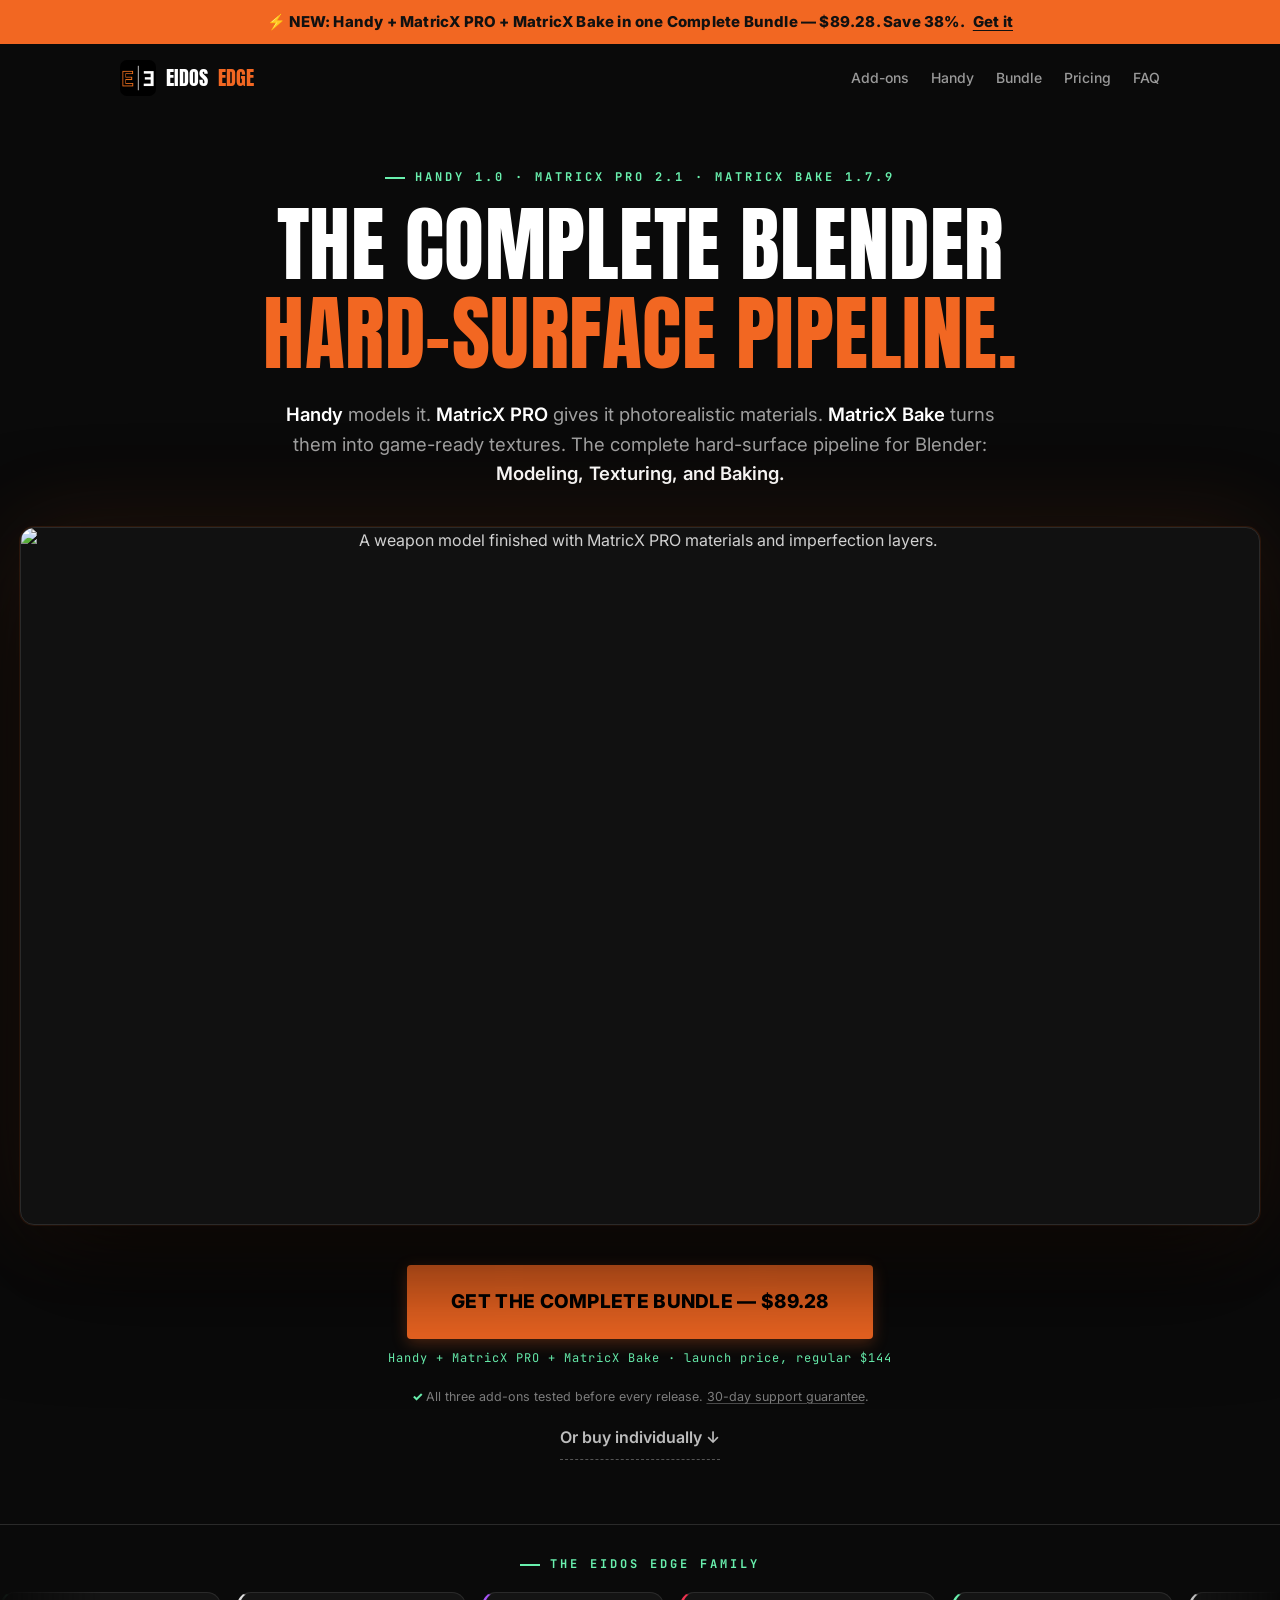
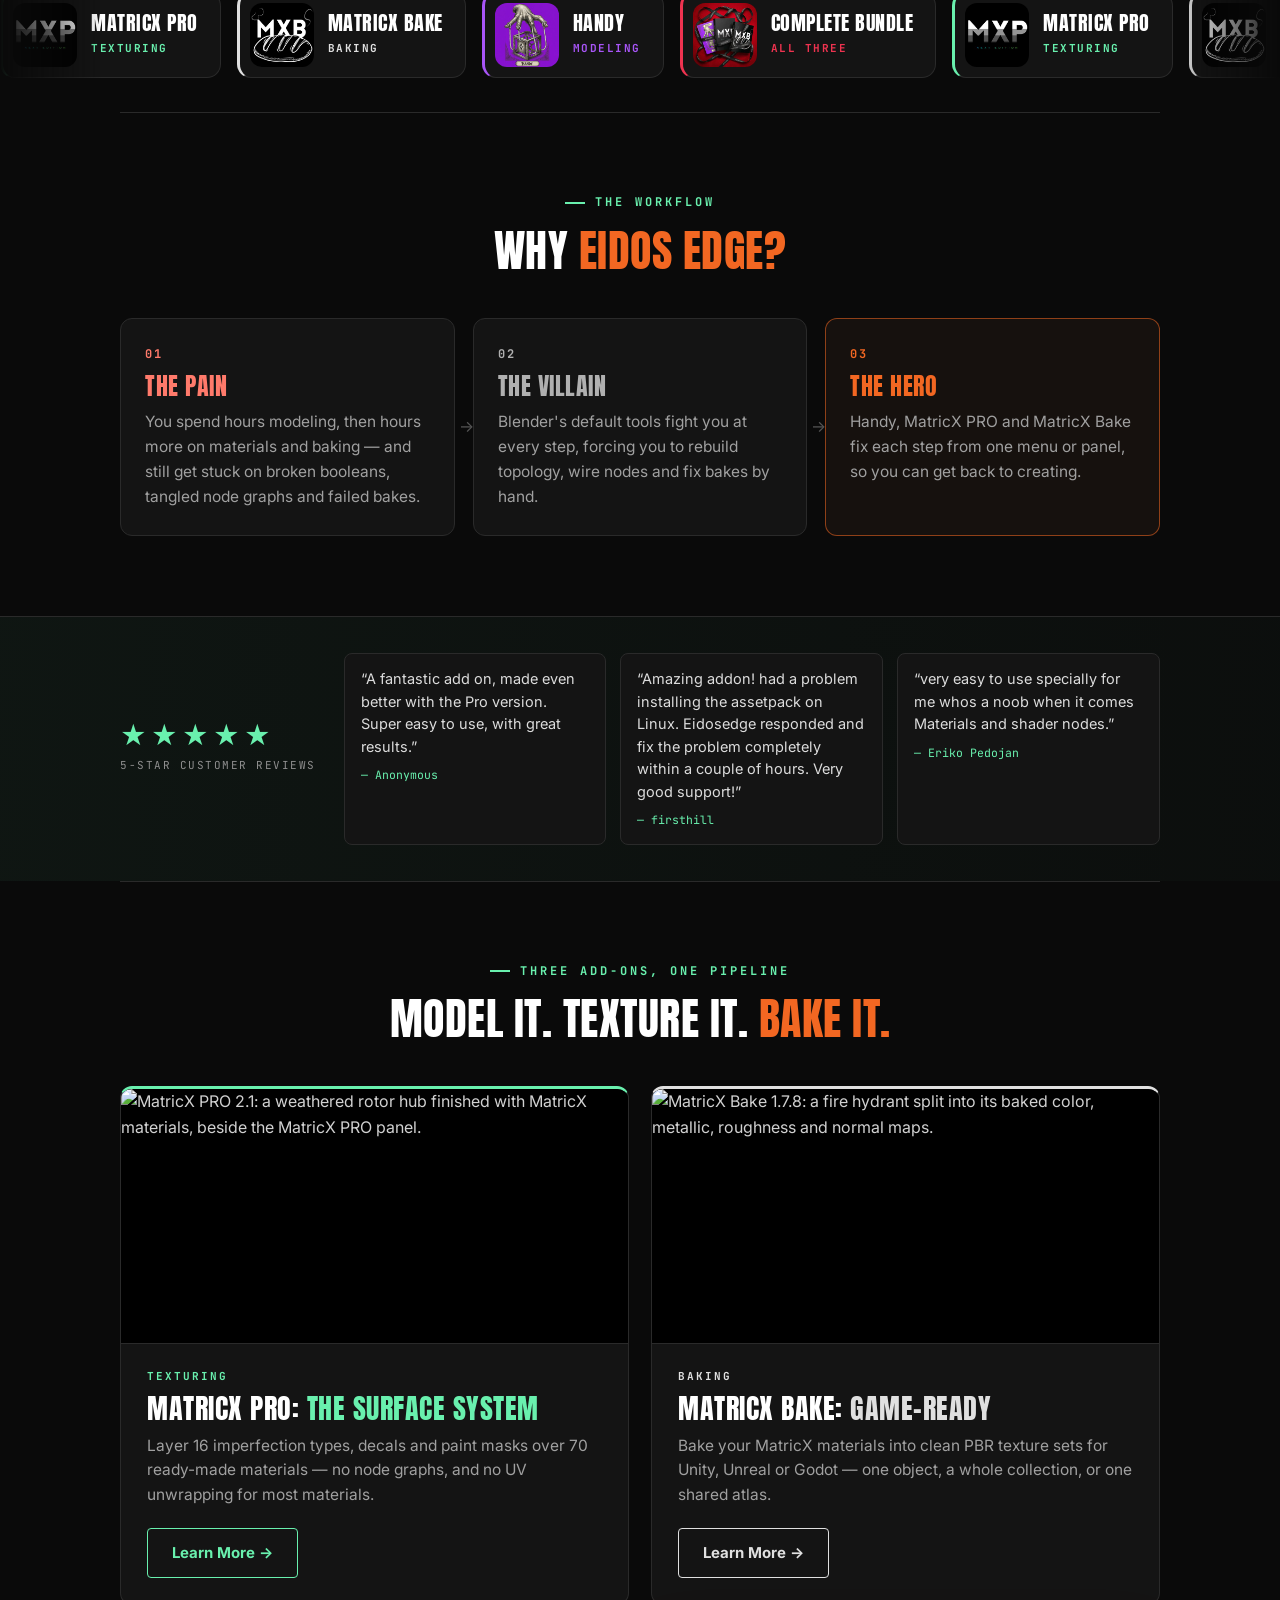
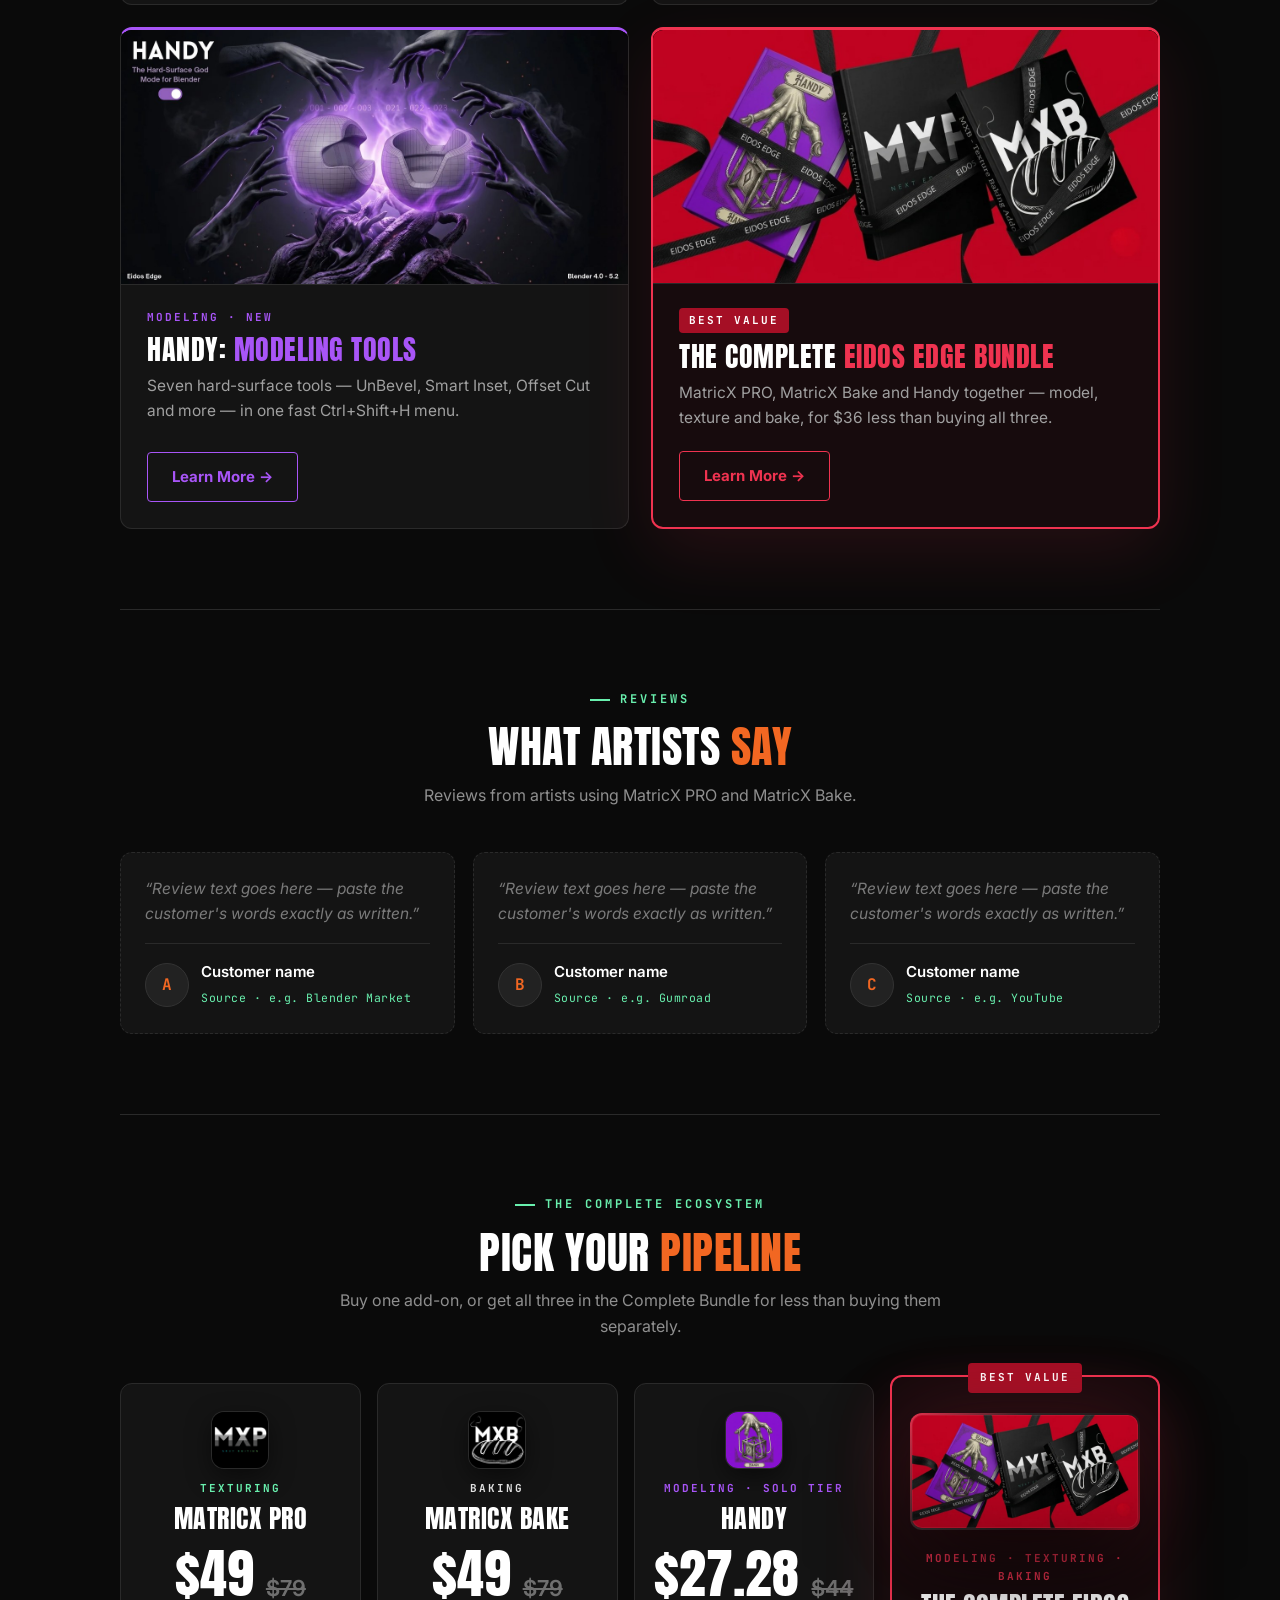
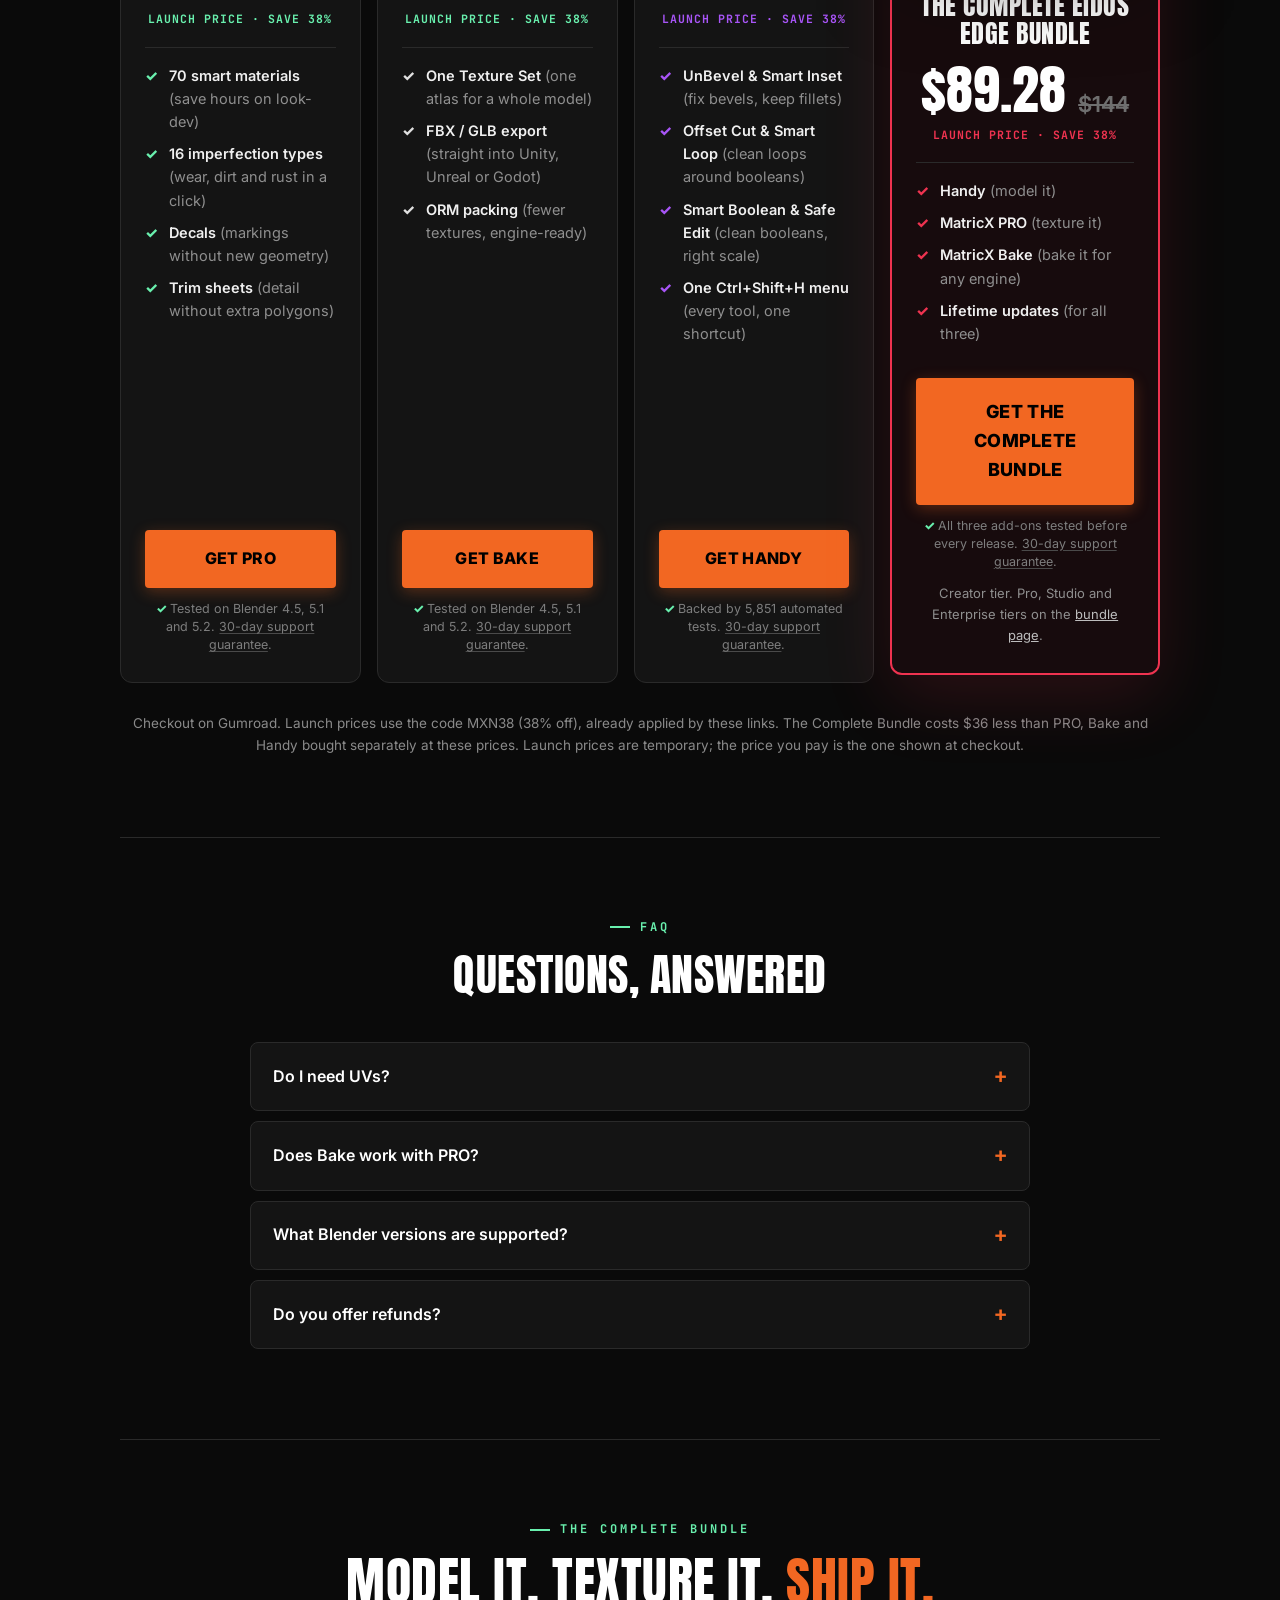
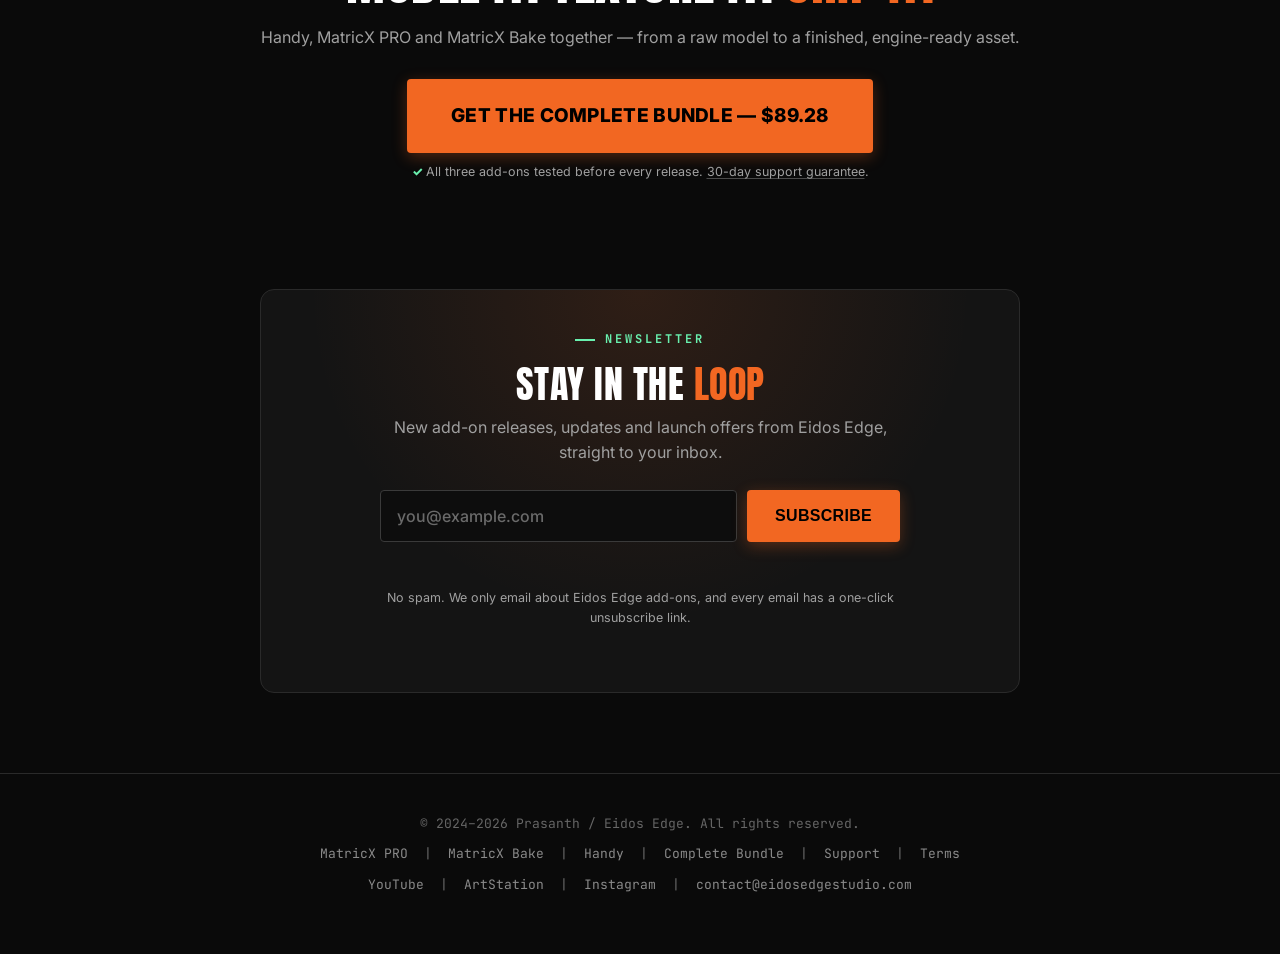
==== commit bdf930dd: "Bundle accent: royal red (#EF3350 text/borders, #A50F25 solid) instead of gold Co-Authored-By: Claud" ====
--- a/index.html
+++ b/index.html
@@ -30,7 +30,8 @@
 :root {
   --acc-pro: #69f0ae;
   --acc-bake: #e0e0e0;
-  --acc-bundle: #ffd700;
+  --acc-bundle: #ef3350;
+  --acc-bundle-deep: #a50f25;
   --acc-handy: #a855f7;
   --bg: #0a0a0a;
   --panel: #141414;
@@ -120,15 +121,15 @@
 .product:hover { border-color: var(--acc); }
 .product.pro { --acc: var(--acc-pro); }
 .product.bake { --acc: var(--acc-bake); }
-.product.bundle { --acc: var(--acc-bundle); border-width: 2px; border-top-width: 3px; border-color: var(--acc); background: #15140e;
-  box-shadow: 0 24px 70px rgba(255,215,0,.12); }
+.product.bundle { --acc: var(--acc-bundle); border-width: 2px; border-top-width: 3px; border-color: var(--acc); background: #170b0d;
+  box-shadow: 0 24px 70px rgba(239,51,80,.12); }
 .product.handy { --acc: var(--acc-handy); }
 .product .media { aspect-ratio: 2 / 1; background: #000; border-bottom: 1px solid var(--line); }
 .product .media img { width: 100%; height: 100%; object-fit: contain; }
 .product .body { padding: 24px 26px 26px; display: flex; flex-direction: column; flex: 1; }
 .product .tag { align-self: flex-start; font-family: 'JetBrains Mono', monospace; font-size: 11px; font-weight: 700; letter-spacing: 2px; text-transform: uppercase;
   color: var(--acc); margin-bottom: 8px; }
-.product.bundle .tag { color: #111; background: var(--acc); padding: 4px 10px; border-radius: 4px; }
+.product.bundle .tag { color: #fff; background: var(--acc-bundle-deep); padding: 4px 10px; border-radius: 4px; }
 .product h3 { font-size: 28px; margin-bottom: 10px; }
 .product h3 span { color: var(--acc); }
 .product p { color: var(--muted); font-size: 15.5px; flex: 1; margin-bottom: 20px; }
@@ -171,13 +172,10 @@
 .plan.complete { --acc: var(--acc-bundle); }
 .plan li::before { color: var(--acc); }
 .plan .cat { font-family: 'JetBrains Mono', monospace; font-size: 11px; font-weight: 700; letter-spacing: 2px; text-transform: uppercase; color: var(--acc); margin-bottom: 6px; }
-.plan.featured.complete { border-color: var(--acc-bundle); background: #15140e; box-shadow: 0 24px 70px rgba(255,215,0,.14); }
-.plan.featured.complete .badge { background: var(--acc-bundle); }
+.plan.featured.complete { border-color: var(--acc-bundle); background: #170b0d; box-shadow: 0 24px 70px rgba(239,51,80,.14); }
+.plan.featured.complete .badge { background: var(--acc-bundle-deep); color: #fff; }
 .plan.featured.complete .save { color: var(--acc-bundle); }
 .plan.handy .save { color: var(--acc-handy); }
-.plan-art.placeholder { display: flex; align-items: center; justify-content: center; aspect-ratio: 2 / 1; padding: 12px; text-align: center;
-  background: radial-gradient(circle at 50% 40%, rgba(255,215,0,.16), transparent 65%), #12110b; border: 1px dashed rgba(255,215,0,.45); border-radius: 10px;
-  color: #b8a75a; font-family: 'JetBrains Mono', monospace; font-size: 11.5px; letter-spacing: .5px; }
 @media (min-width: 861px) and (max-width: 1060px) {
   .pricing { grid-template-columns: repeat(2, minmax(0, 1fr)); }
   .plan.featured { transform: none; }
@@ -235,8 +233,8 @@
 
 /* Premium product frame: gradient edge, warm glow, deep shadow */
 .premium { position: relative; padding: 2px; border-radius: 16px;
-  background: linear-gradient(135deg, rgba(242,103,34,.95), rgba(255,255,255,.10) 35%, rgba(255,255,255,.04) 65%, rgba(242,103,34,.75));
-  box-shadow: 0 40px 90px rgba(0,0,0,.65), 0 0 80px rgba(242,103,34,.18); }
+  background: linear-gradient(135deg, rgba(239,51,80,.95), rgba(255,255,255,.10) 35%, rgba(255,255,255,.04) 65%, rgba(165,15,37,.85));
+  box-shadow: 0 40px 90px rgba(0,0,0,.65), 0 0 80px rgba(239,51,80,.20); }
 .premium::after { content: ""; position: absolute; inset: 2px; border-radius: 14px; pointer-events: none;
   box-shadow: inset 0 0 0 1px rgba(255,255,255,.06), inset 0 -60px 80px -60px rgba(0,0,0,.35); }
 .premium img { display: block; width: 100%; height: auto; border-radius: 14px; }
@@ -298,7 +296,7 @@
   .family-set { flex-wrap: wrap; justify-content: center; padding: 0 16px; }
   .family-set[aria-hidden="true"], .fam.repeat { display: none; }
 }
-.product.bundle .media.placeholder b { font-family: 'Anton', Impact, sans-serif; font-weight: 400; font-size: 26px; letter-spacing: 1px; color: #ffd700; text-transform: uppercase; }
+
 @media (max-width: 860px) {
   .story { grid-template-columns: 1fr; }
   .step + .step::before { content: "\2193"; left: 50%; top: -15px; transform: translateX(-50%); }
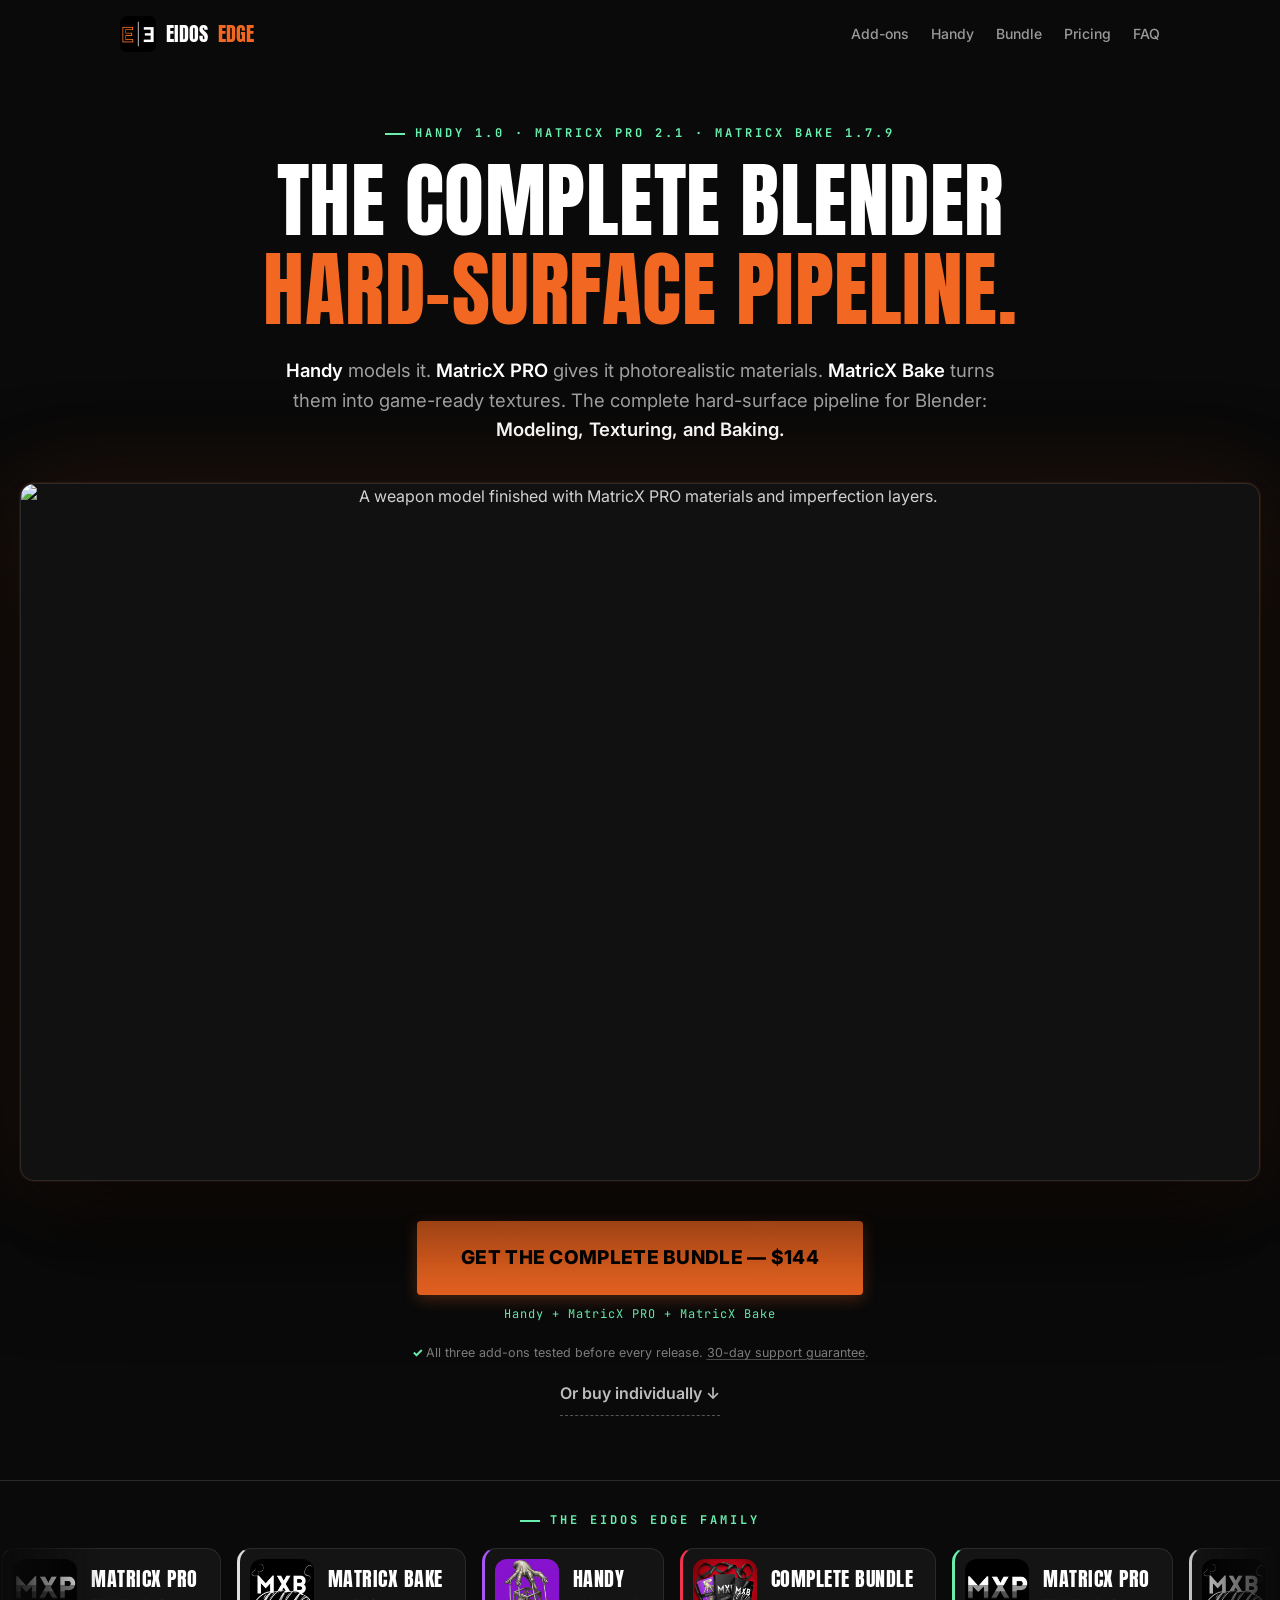
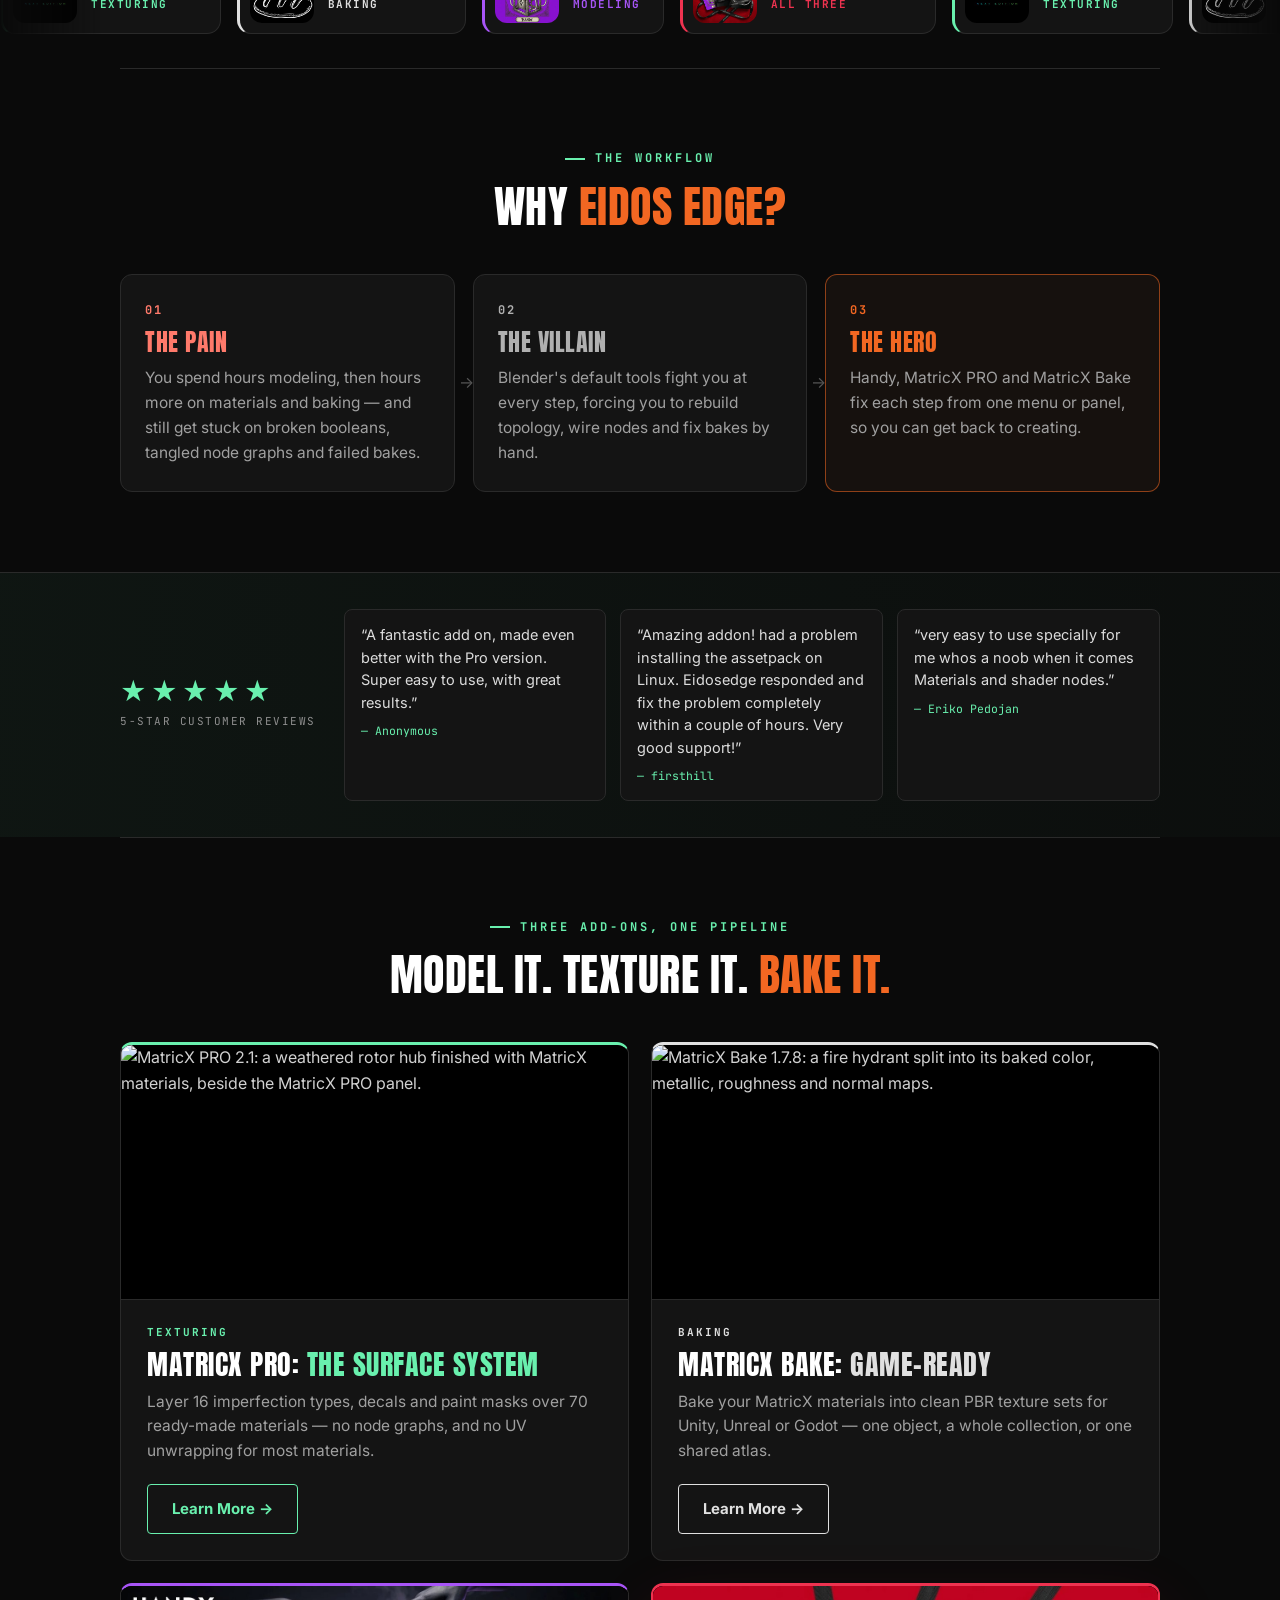
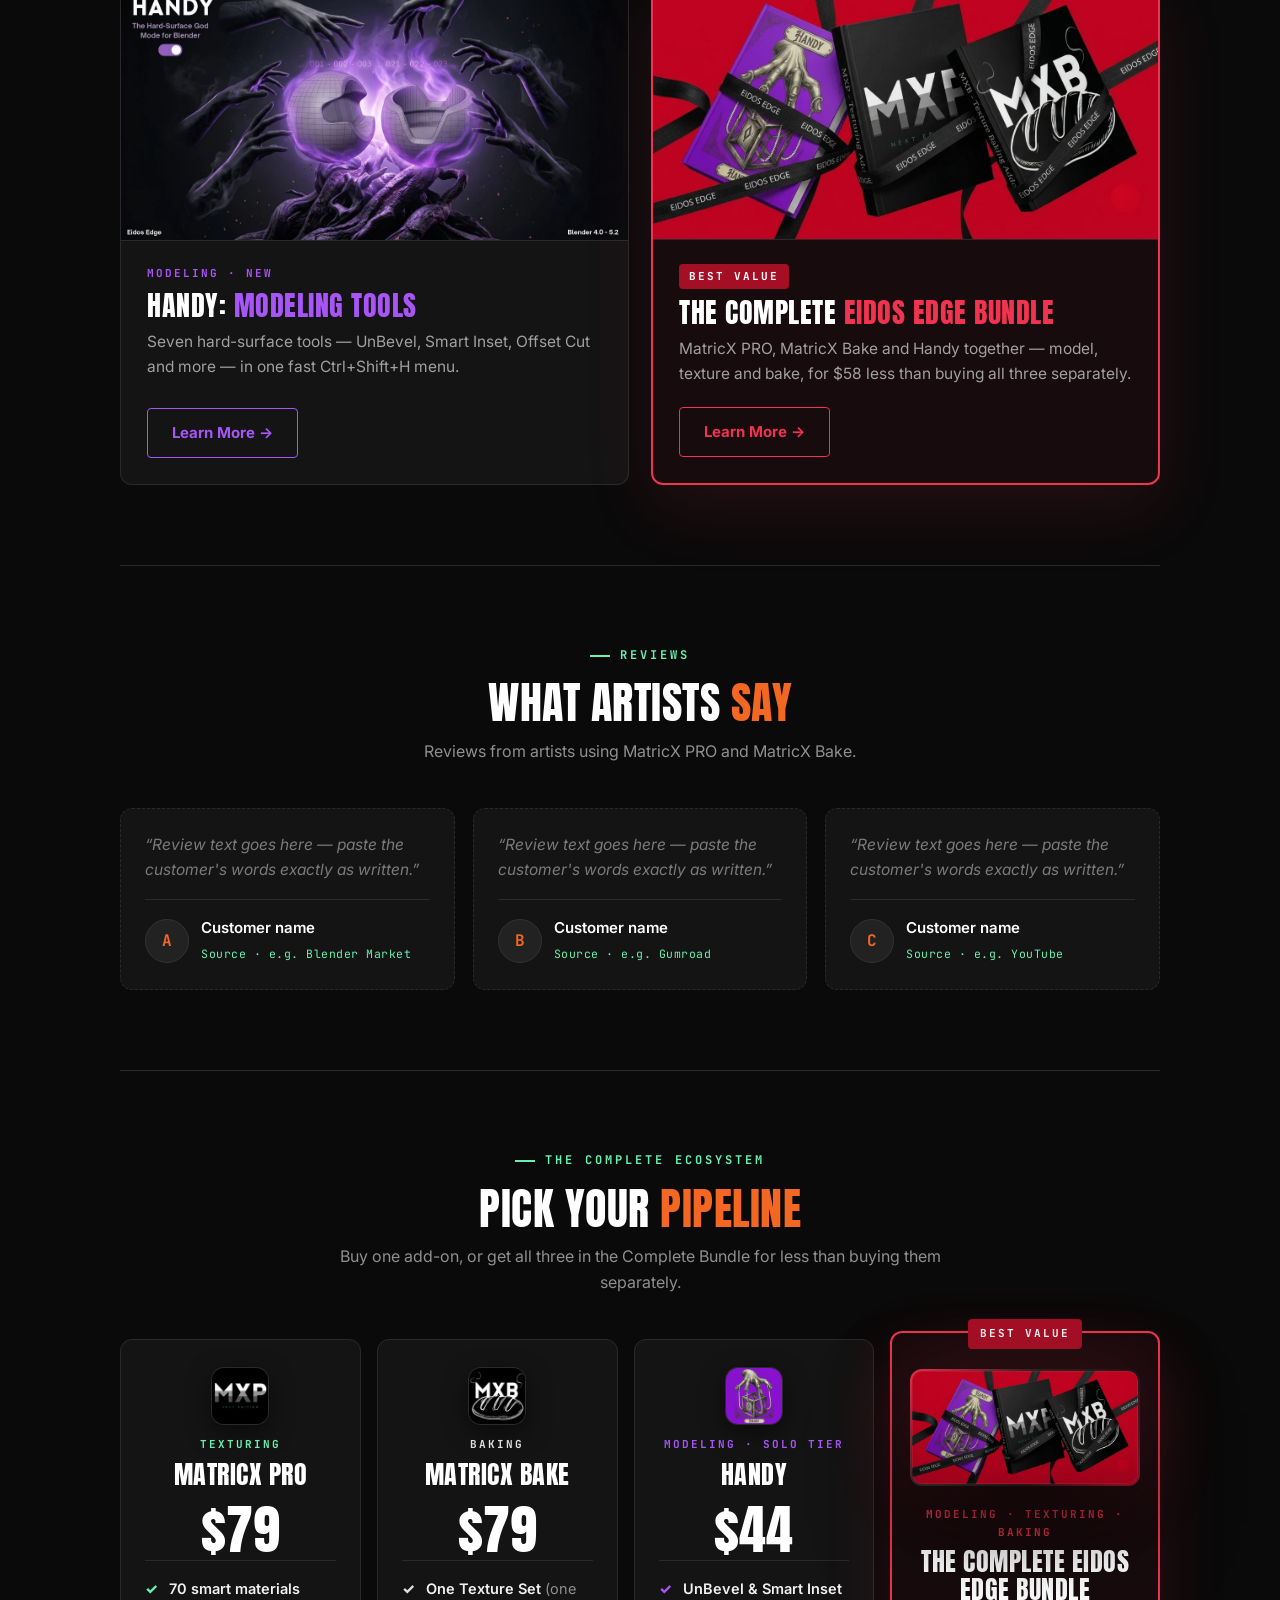
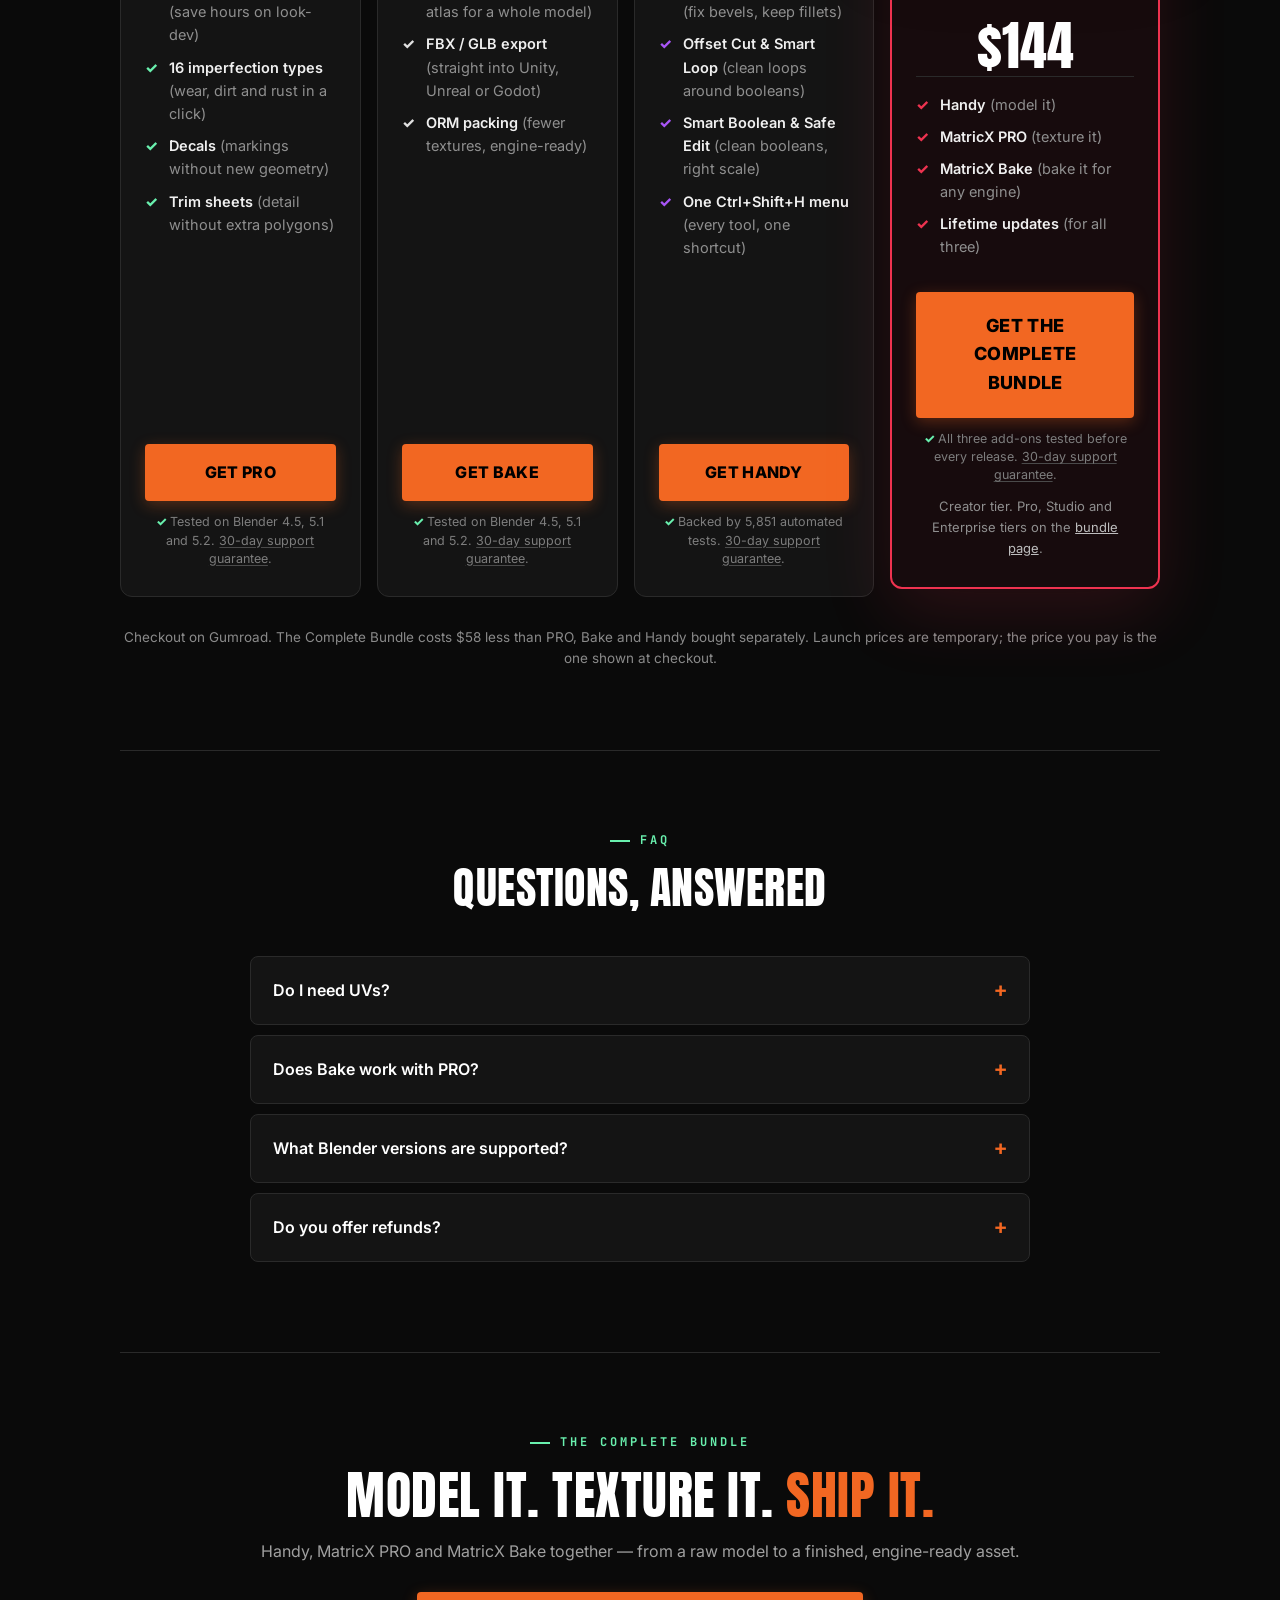
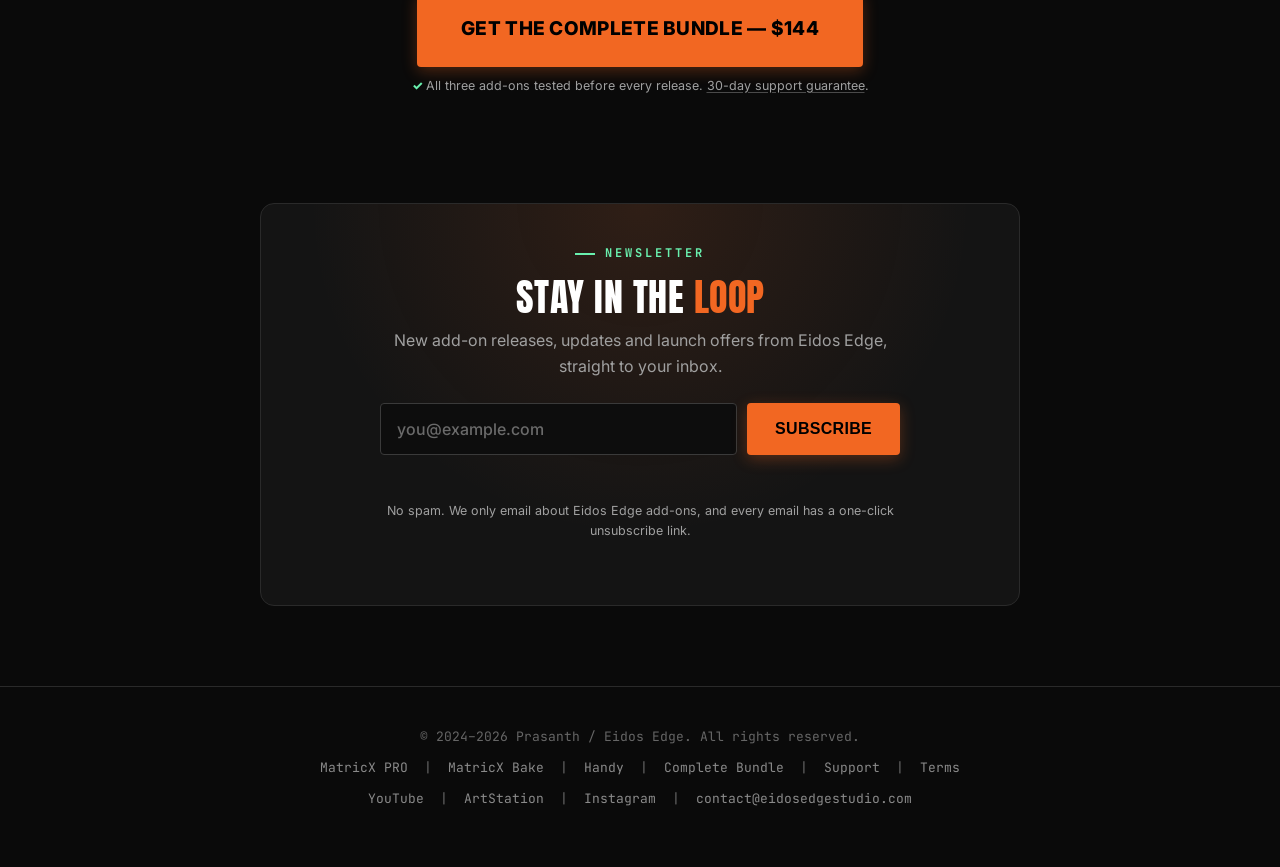
==== commit a047aee4: "Launch sale countdown (assets/sale.js, ends 2026-11-17 23:59:59 IST) with automatic switch to regula" ====
--- a/index.html
+++ b/index.html
@@ -62,10 +62,10 @@
 .section-head p { color: #8f8f8f; max-width: 640px; margin: 0 auto; }
 
 /* 1. Urgency banner (sticky) */
-.urgency { position: sticky; top: 0; z-index: 30; display: flex; align-items: center; justify-content: center; min-height: 44px; padding: 8px 16px;
+/* Launch sale banner with a live countdown (assets/sale.js) */
+.urgency { position: sticky; top: 0; z-index: 30; display: flex; align-items: center; justify-content: center; flex-wrap: wrap; gap: 4px 8px; min-height: 44px; padding: 8px 16px;
   background: var(--orange); color: #111; text-align: center; font-weight: 800; font-size: 15px; text-decoration: none; letter-spacing: .2px; }
 .urgency:hover { background: var(--orange-hover); }
-.urgency span { text-decoration: underline; text-underline-offset: 3px; margin-left: 8px; white-space: nowrap; }
 .urgency:focus-visible { outline: 3px solid #111; outline-offset: -3px; }
 
 /* Header */
@@ -155,7 +155,7 @@
 .plan h3 { font-size: 26px; margin-bottom: 14px; }
 .plan .price { display: flex; align-items: baseline; justify-content: center; gap: 12px; margin-bottom: 4px; }
 .plan .price .now { font-family: 'Anton', Impact, sans-serif; font-size: 54px; color: var(--head); line-height: 1; }
-.plan .price .was { font-size: 22px; color: #6f6f6f; text-decoration: line-through; font-weight: 600; }
+
 .plan .save { font-family: 'JetBrains Mono', monospace; font-size: 11.5px; font-weight: 700; letter-spacing: 1px; color: var(--green); margin-bottom: 18px; }
 .plan ul { list-style: none; text-align: left; margin: 0 0 24px; flex: 1; border-top: 1px solid var(--line); padding-top: 16px; }
 .plan li { position: relative; padding-left: 24px; margin-bottom: 9px; font-size: 14.5px; color: #cfcfcf; }
@@ -291,6 +291,18 @@
 .fam b { display: block; font-family: 'Anton', Impact, sans-serif; font-weight: 400; font-size: 20px; letter-spacing: .5px; text-transform: uppercase; color: var(--head); line-height: 1.15; }
 .fam small { font-family: 'JetBrains Mono', monospace; font-size: 11px; font-weight: 700; letter-spacing: 1.5px; text-transform: uppercase; color: var(--acc); }
 @keyframes family-slide { to { transform: translateX(-50%); } }
+.urgency .cd { font-family: 'JetBrains Mono', monospace; font-weight: 700; background: rgba(0,0,0,.18); padding: 2px 8px; border-radius: 4px; white-space: nowrap; }
+/* Hero countdown */
+.countdown { display: flex; flex-direction: column; align-items: center; gap: 8px; margin: 4px 0 2px; }
+.countdown .cd-label { font-family: 'JetBrains Mono', monospace; font-size: 11px; font-weight: 700; letter-spacing: 2px; text-transform: uppercase; color: #9a9a9a; }
+.cd-blocks { display: flex; gap: 8px; }
+.cd-blocks span { display: flex; flex-direction: column; align-items: center; min-width: 60px; padding: 8px 6px 6px; background: #141414; border: 1px solid #2f2f2f; border-radius: 8px; }
+.cd-blocks b { font-family: 'Anton', Impact, sans-serif; font-weight: 400; font-size: 28px; line-height: 1; color: #fff; }
+.cd-blocks i { margin-top: 4px; font-style: normal; font-family: 'JetBrains Mono', monospace; font-size: 10px; letter-spacing: 1px; text-transform: uppercase; color: #8a8a8a; }
+/* Launch price large, regular price small and struck through underneath */
+.plan .price { flex-direction: column; align-items: center; gap: 4px; }
+.plan .price .was { font-family: 'Inter', sans-serif; font-size: 15px; font-weight: 600; color: #7d7d7d; text-decoration: none; letter-spacing: 0; }
+.plan .price .was s { text-decoration-thickness: 2px; }
 @media (prefers-reduced-motion: reduce) {
   .family-track { animation: none; width: auto; justify-content: center; }
   .family-set { flex-wrap: wrap; justify-content: center; padding: 0 16px; }
@@ -359,8 +371,8 @@
 <!--   Bake:            https://eidosedge.gumroad.com/l/MatricXBake/MXN38            ($79 -> $48.98) -->
 
 <!-- 1. URGENCY BANNER -->
-<a class="urgency" href="https://eidosedge.gumroad.com/l/MatricXUltimateBundle/MXN38?utm_source=website&amp;utm_medium=banner&amp;utm_campaign=complete_bundle_launch" target="_blank" rel="noopener">
-  &#9889; NEW: Handy + MatricX PRO + MatricX Bake in one Complete Bundle &mdash; $89.28. Save 38%.<span>Get it</span>
+<a class="urgency" href="https://eidosedge.gumroad.com/l/MatricXUltimateBundle/MXN38?utm_source=website&amp;utm_medium=banner&amp;utm_campaign=complete_bundle_launch" target="_blank" rel="noopener" data-sale-only>
+  <span>&#9889; LAUNCH SALE: Save 38% at checkout (Code MXN38)</span> <span>&mdash; Ends in <span class="cd" data-countdown>7d 00h 00m 00s</span></span>
 </a>
 
 <header class="header">
@@ -390,8 +402,9 @@
     </div>
 
     <div class="hero-ctas">
-      <a class="btn btn-xl" href="https://eidosedge.gumroad.com/l/MatricXUltimateBundle/MXN38?utm_source=website&amp;utm_medium=hero&amp;utm_campaign=complete_bundle_launch" target="_blank" rel="noopener">Get the Complete Bundle &mdash; $89.28</a>
-      <span class="note">Handy + MatricX PRO + MatricX Bake &middot; launch price, regular $144</span>
+      <a class="btn btn-xl" href="https://eidosedge.gumroad.com/l/MatricXUltimateBundle/MXN38?utm_source=website&amp;utm_medium=hero&amp;utm_campaign=complete_bundle_launch" target="_blank" rel="noopener"><span data-regular="Get the Complete Bundle — $144">Get the Complete Bundle &mdash; $89.28</span></a>
+      <div class="countdown" data-sale-only><span class="cd-label">Launch sale ends in</span><div class="cd-blocks" data-countdown="blocks"><span><b>7</b><i>days</i></span><span><b>00</b><i>hrs</i></span><span><b>00</b><i>min</i></span><span><b>00</b><i>sec</i></span></div></div>
+      <span class="note">Handy + MatricX PRO + MatricX Bake<span data-sale-only> &middot; launch price, regular $144</span></span>
       <span class="guarantee">All three add-ons tested before every release. <a href="https://eidosedgestudio.com/MatricX-Pro-Page/terms.html#guarantee">30-day support guarantee</a>.</span>
       <a class="text-link" href="#pricing">Or buy individually &darr;</a>
     </div>
@@ -536,7 +549,7 @@
         <div class="body">
           <div class="tag">Best Value</div>
           <h3>The Complete <span>Eidos Edge Bundle</span></h3>
-          <p>MatricX PRO, MatricX Bake and Handy together &mdash; model, texture and bake, for $36 less than buying all three.</p>
+          <p>MatricX PRO, MatricX Bake and Handy together &mdash; model, texture and bake, <span data-regular="for $58 less than buying all three separately.">for $35.96 less than buying all three at launch prices.</span></p>
           <div class="links">
             <a class="learn" href="bundle.html">Learn More &rarr;</a>
           </div>
@@ -594,8 +607,8 @@
         <img class="plan-logo" src="assets/logos/pro.jpg" width="240" height="240" alt="">
         <div class="cat">Texturing</div>
         <h3>MatricX PRO</h3>
-        <div class="price"><span class="now">$49</span><span class="was">$79</span></div>
-        <div class="save">LAUNCH PRICE &middot; SAVE 38%</div>
+        <div class="price"><span class="now" data-regular="$79">$48.98</span><span class="was" data-sale-only>Regular <s>$79</s></span></div>
+        <div class="save" data-sale-only>LAUNCH PRICE &middot; SAVE 38%</div>
         <ul>
           <li><b>70 smart materials</b> <span>(save hours on look-dev)</span></li>
           <li><b>16 imperfection types</b> <span>(wear, dirt and rust in a click)</span></li>
@@ -610,8 +623,8 @@
         <img class="plan-logo" src="assets/logos/bake.jpg" width="240" height="240" alt="">
         <div class="cat">Baking</div>
         <h3>MatricX Bake</h3>
-        <div class="price"><span class="now">$49</span><span class="was">$79</span></div>
-        <div class="save">LAUNCH PRICE &middot; SAVE 38%</div>
+        <div class="price"><span class="now" data-regular="$79">$48.98</span><span class="was" data-sale-only>Regular <s>$79</s></span></div>
+        <div class="save" data-sale-only>LAUNCH PRICE &middot; SAVE 38%</div>
         <ul>
           <li><b>One Texture Set</b> <span>(one atlas for a whole model)</span></li>
           <li><b>FBX / GLB export</b> <span>(straight into Unity, Unreal or Godot)</span></li>
@@ -625,8 +638,8 @@
         <img class="plan-logo" src="assets/logos/handy.jpg" width="240" height="240" alt="">
         <div class="cat">Modeling &middot; Solo tier</div>
         <h3>Handy</h3>
-        <div class="price"><span class="now">$27.28</span><span class="was">$44</span></div>
-        <div class="save">LAUNCH PRICE &middot; SAVE 38%</div>
+        <div class="price"><span class="now" data-regular="$44">$27.28</span><span class="was" data-sale-only>Regular <s>$44</s></span></div>
+        <div class="save" data-sale-only>LAUNCH PRICE &middot; SAVE 38%</div>
         <ul>
           <li><b>UnBevel &amp; Smart Inset</b> <span>(fix bevels, keep fillets)</span></li>
           <li><b>Offset Cut &amp; Smart Loop</b> <span>(clean loops around booleans)</span></li>
@@ -642,8 +655,8 @@
         <div class="premium plan-art"><img src="assets/bundle-cover.jpg" width="1200" height="600" loading="lazy" alt="The Complete Eidos Edge Bundle: Handy, MatricX PRO and MatricX Bake as three books tied with an Eidos Edge ribbon."></div>
         <div class="cat">Modeling &middot; Texturing &middot; Baking</div>
         <h3>The Complete Eidos Edge Bundle</h3>
-        <div class="price"><span class="now">$89.28</span><span class="was">$144</span></div>
-        <div class="save">LAUNCH PRICE &middot; SAVE 38%</div>
+        <div class="price"><span class="now" data-regular="$144">$89.28</span><span class="was" data-sale-only>Regular <s>$144</s></span></div>
+        <div class="save" data-sale-only>LAUNCH PRICE &middot; SAVE 38%</div>
         <ul>
           <li><b>Handy</b> <span>(model it)</span></li>
           <li><b>MatricX PRO</b> <span>(texture it)</span></li>
@@ -655,8 +668,8 @@
         <div class="tiers">Creator tier. Pro, Studio and Enterprise tiers on the <a href="bundle.html#pricing">bundle page</a>.</div>
       </div>
     </div>
-    <p class="pricing-note">Checkout on Gumroad. Launch prices use the code MXN38 (38% off), already applied by these links.
-      The Complete Bundle costs $36 less than PRO, Bake and Handy bought separately at these prices.
+    <p class="pricing-note">Checkout on Gumroad.<span data-sale-only> Launch prices use the code MXN38 (38% off), already applied by these links.</span>
+      <span data-regular="The Complete Bundle costs $58 less than PRO, Bake and Handy bought separately.">The Complete Bundle costs $35.96 less than PRO, Bake and Handy bought separately at these prices.</span>
       Launch prices are temporary; the price you pay is the one shown at checkout.</p>
   </section>
 
@@ -697,7 +710,7 @@
     <div class="kicker">The Complete Bundle</div>
     <h2>Model It. Texture It. <span class="orange">Ship It.</span></h2>
     <p>Handy, MatricX PRO and MatricX Bake together &mdash; from a raw model to a finished, engine-ready asset.</p>
-    <a class="btn btn-xl" href="https://eidosedge.gumroad.com/l/MatricXUltimateBundle/MXN38?utm_source=website&amp;utm_medium=final_cta&amp;utm_campaign=complete_bundle_launch" target="_blank" rel="noopener">Get the Complete Bundle &mdash; $89.28</a>
+    <a class="btn btn-xl" href="https://eidosedge.gumroad.com/l/MatricXUltimateBundle/MXN38?utm_source=website&amp;utm_medium=final_cta&amp;utm_campaign=complete_bundle_launch" target="_blank" rel="noopener"><span data-regular="Get the Complete Bundle — $144">Get the Complete Bundle &mdash; $89.28</span></a>
     <p class="guarantee">All three add-ons tested before every release. <a href="https://eidosedgestudio.com/MatricX-Pro-Page/terms.html#guarantee">30-day support guarantee</a>.</p>
   </section>
 
@@ -741,7 +754,7 @@
 
 <!-- 7. MOBILE BUY BAR -->
 <div class="buybar">
-  <span class="p">Complete Bundle<br><s>$144</s> <b>$89.28</b></span>
+  <span class="p">Complete Bundle<br><s data-sale-only>$144</s> <b data-regular="$144">$89.28</b></span>
   <a class="btn" href="https://eidosedge.gumroad.com/l/MatricXUltimateBundle/MXN38?utm_source=website&amp;utm_medium=sticky_bar&amp;utm_campaign=complete_bundle_launch" target="_blank" rel="noopener">Buy Bundle</a>
 </div>
 
@@ -792,5 +805,6 @@
 
 </script>
 
+<script src="assets/sale.js" defer></script>
 </body>
 </html>
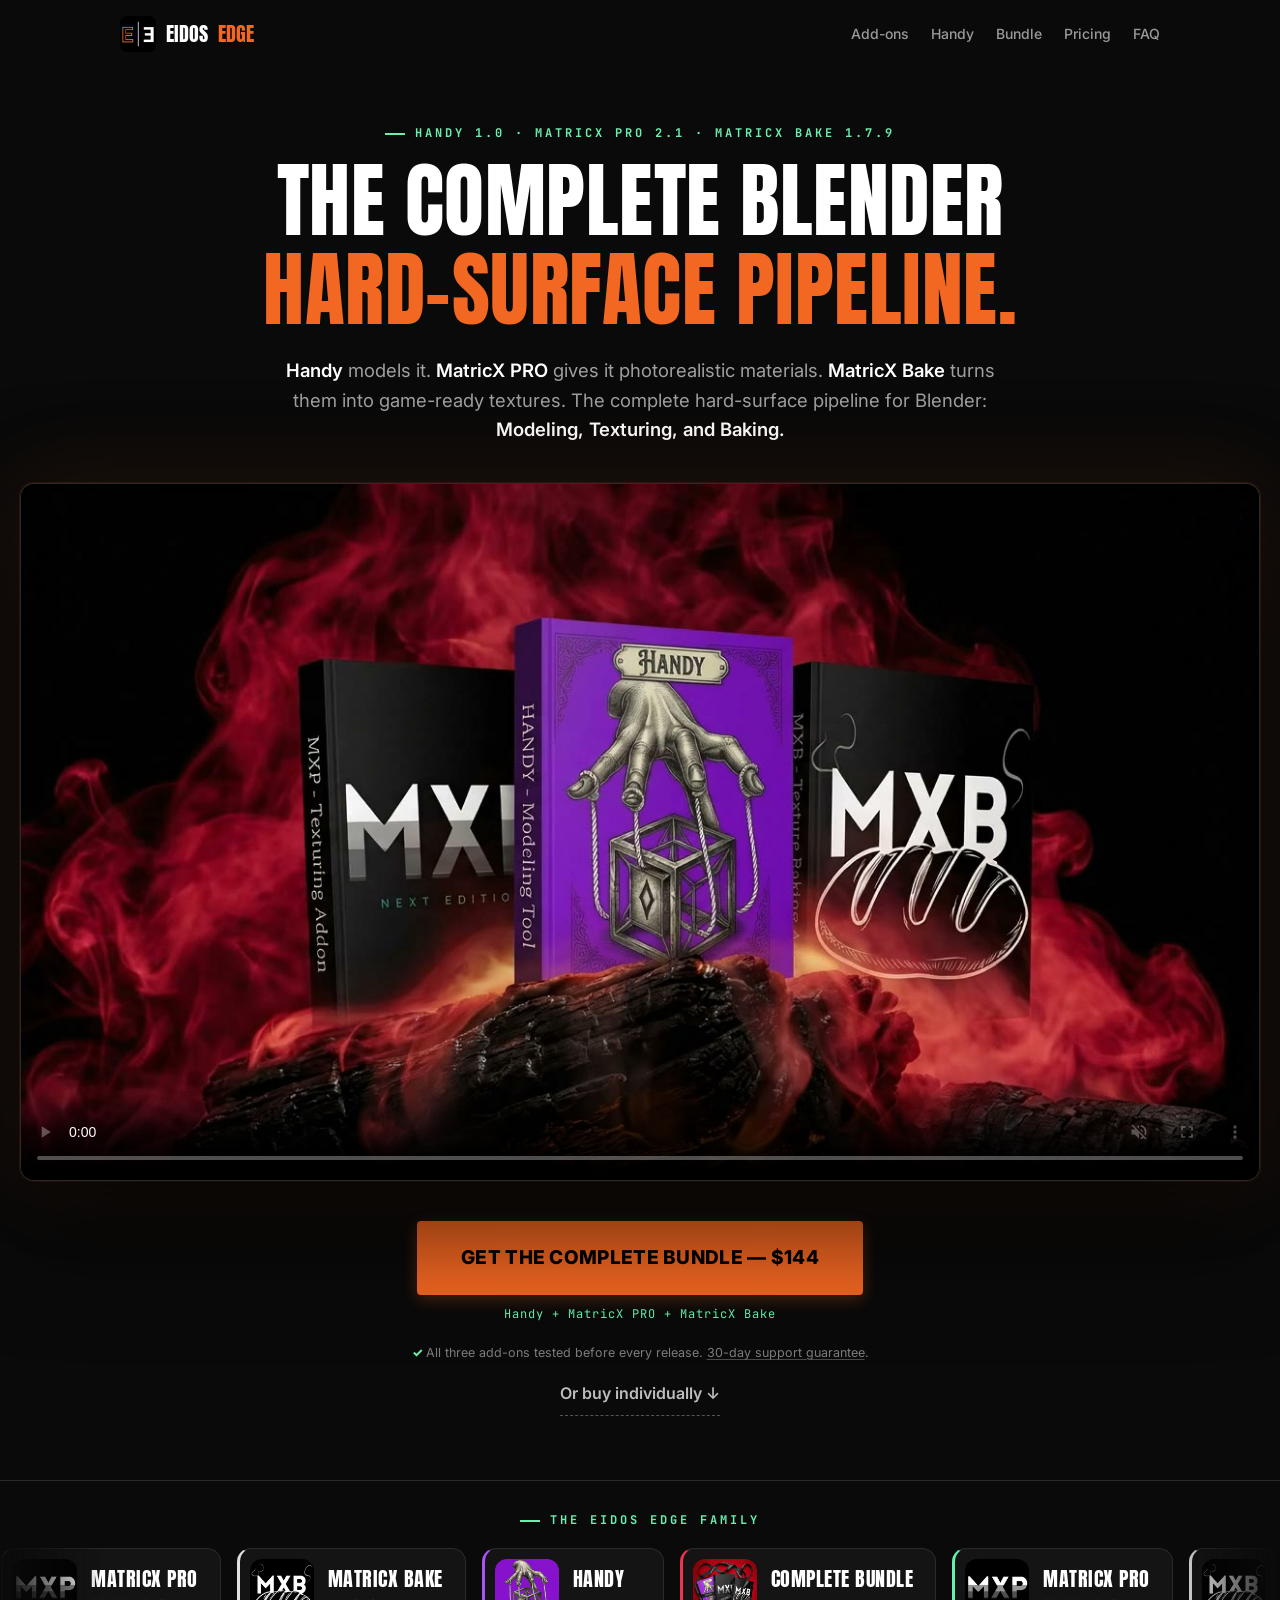
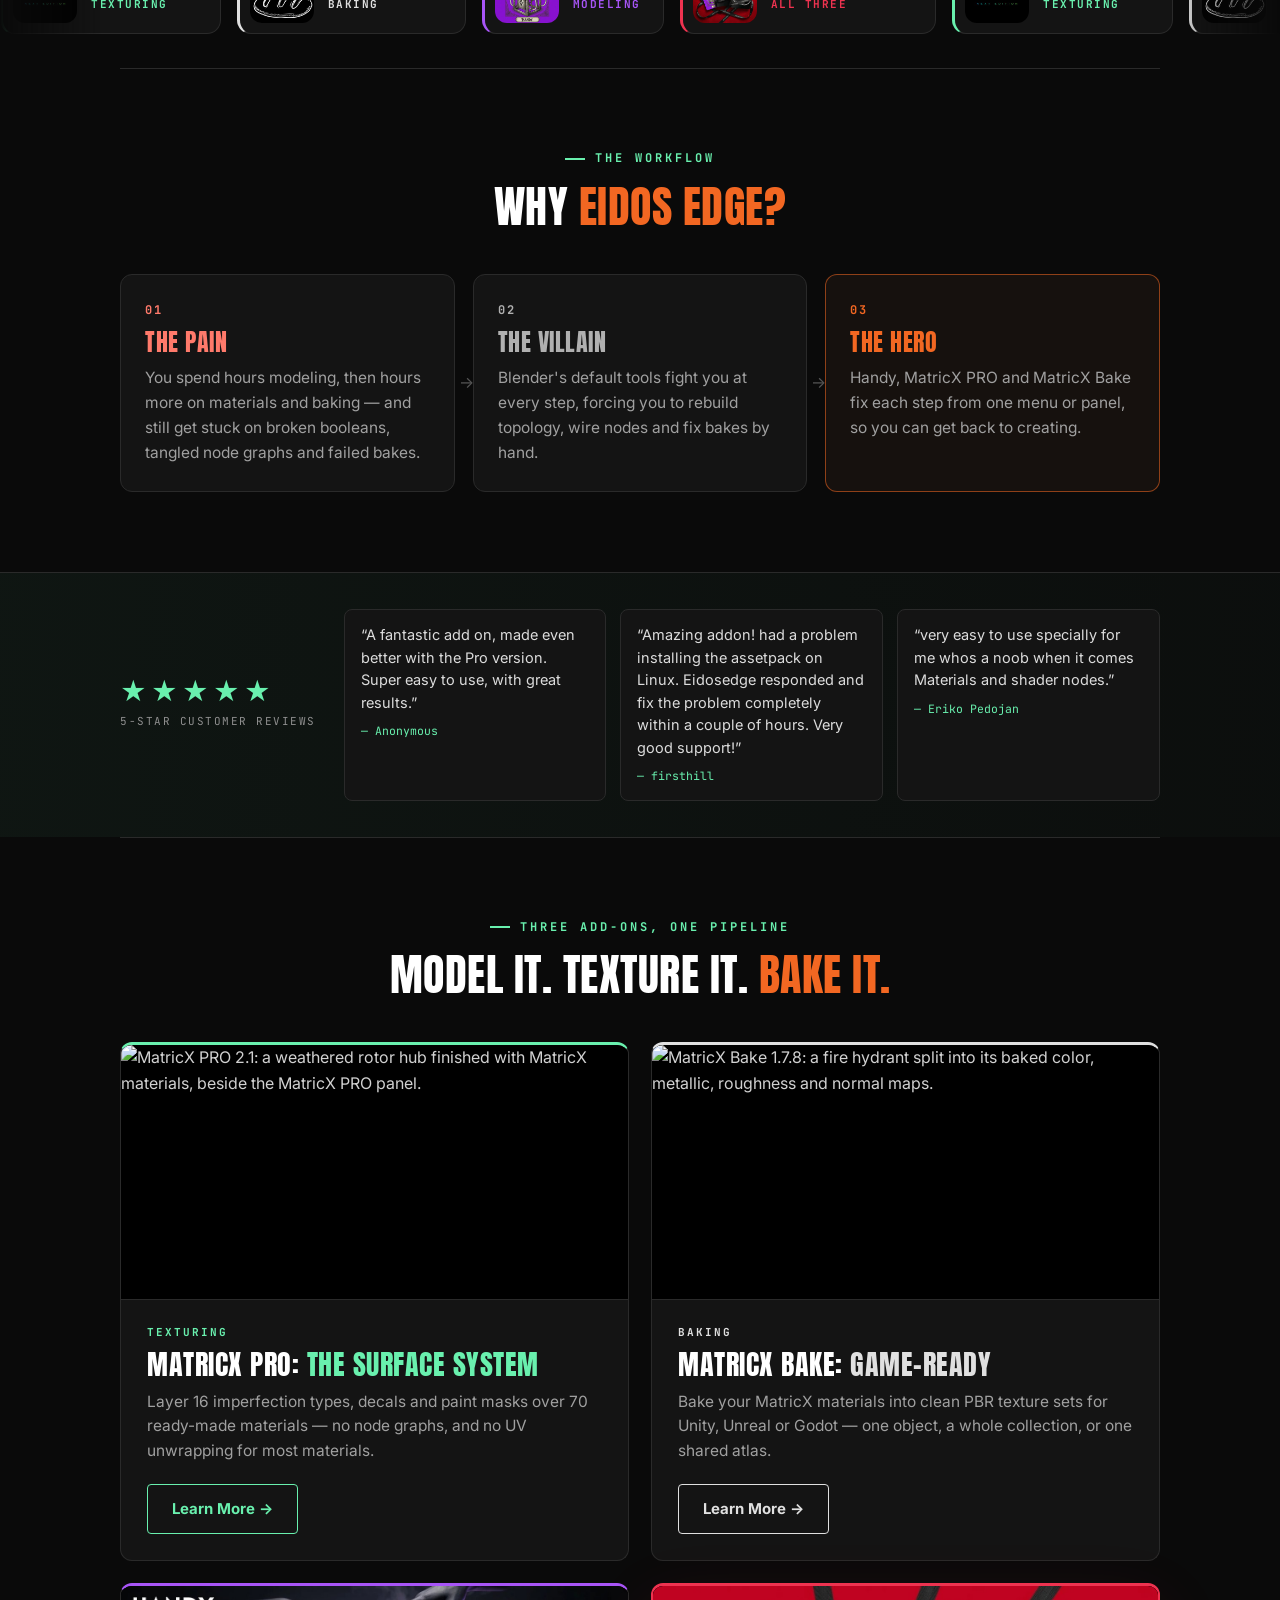
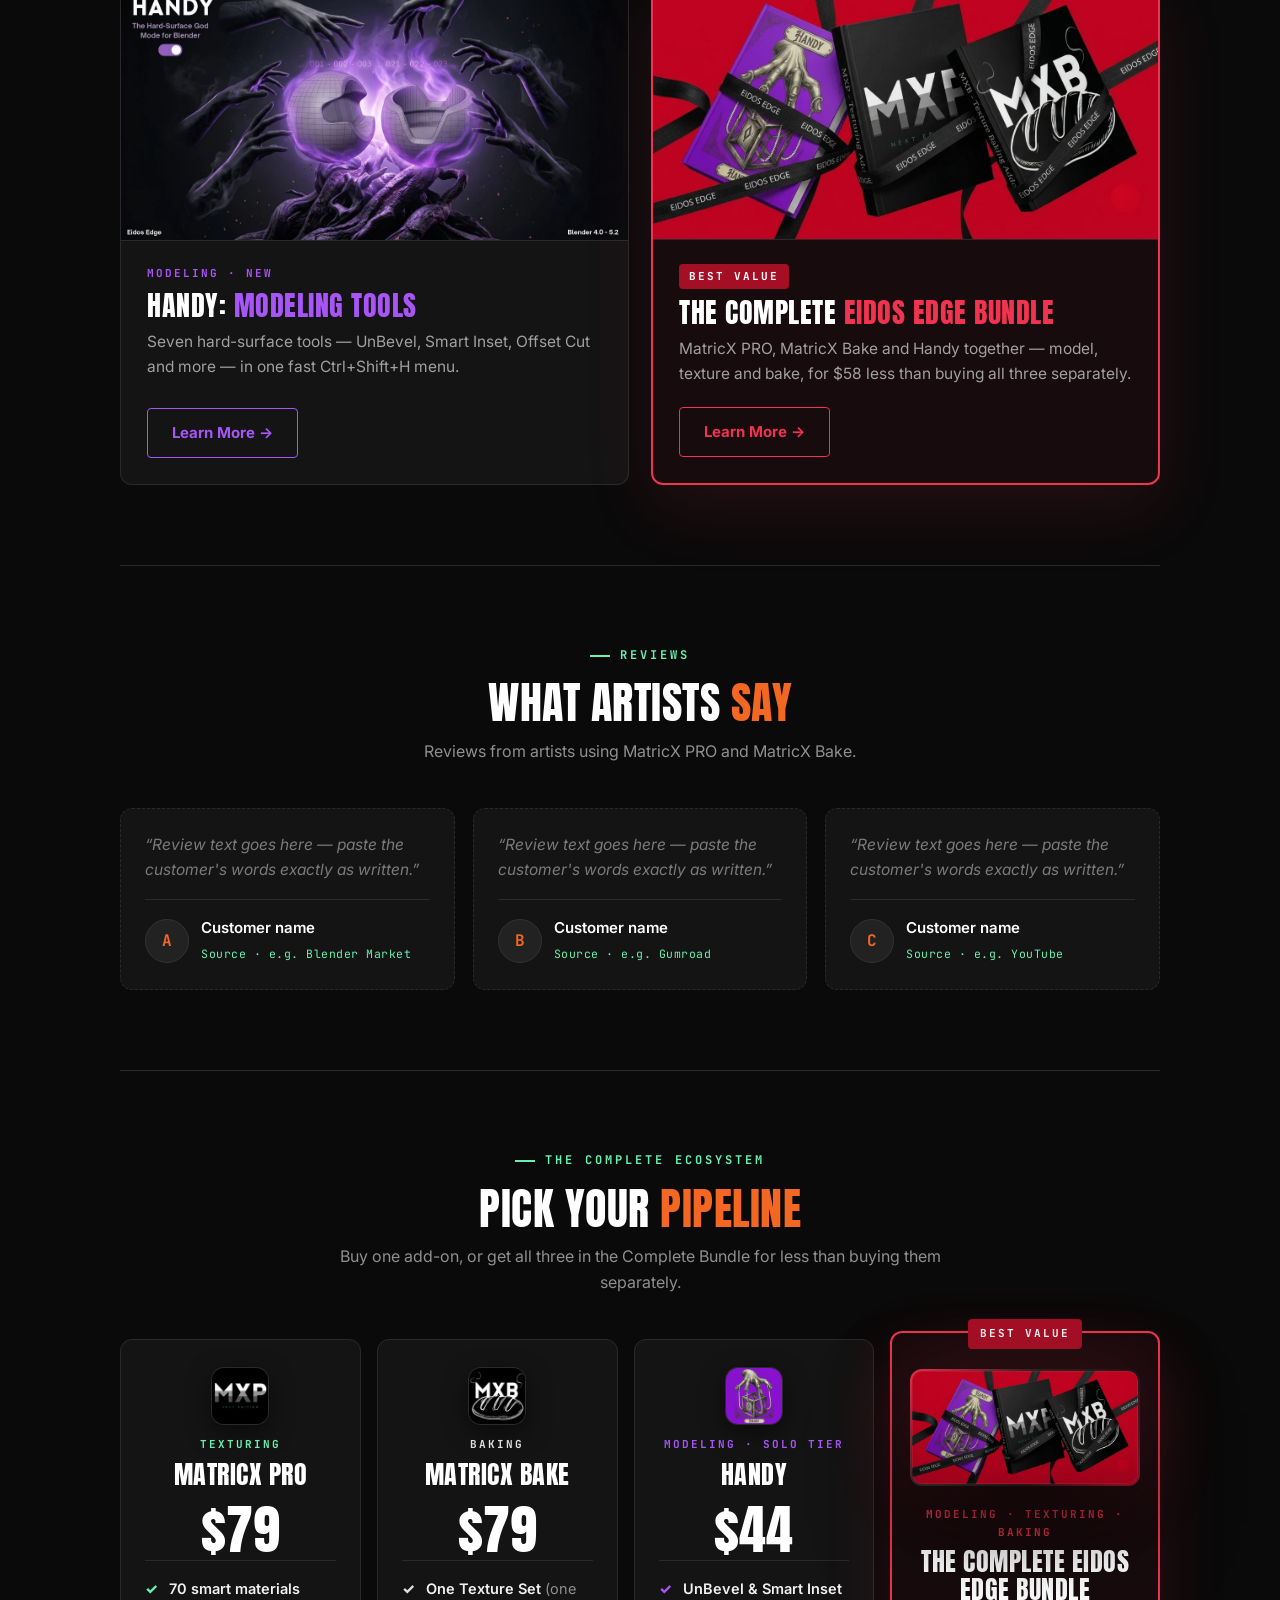
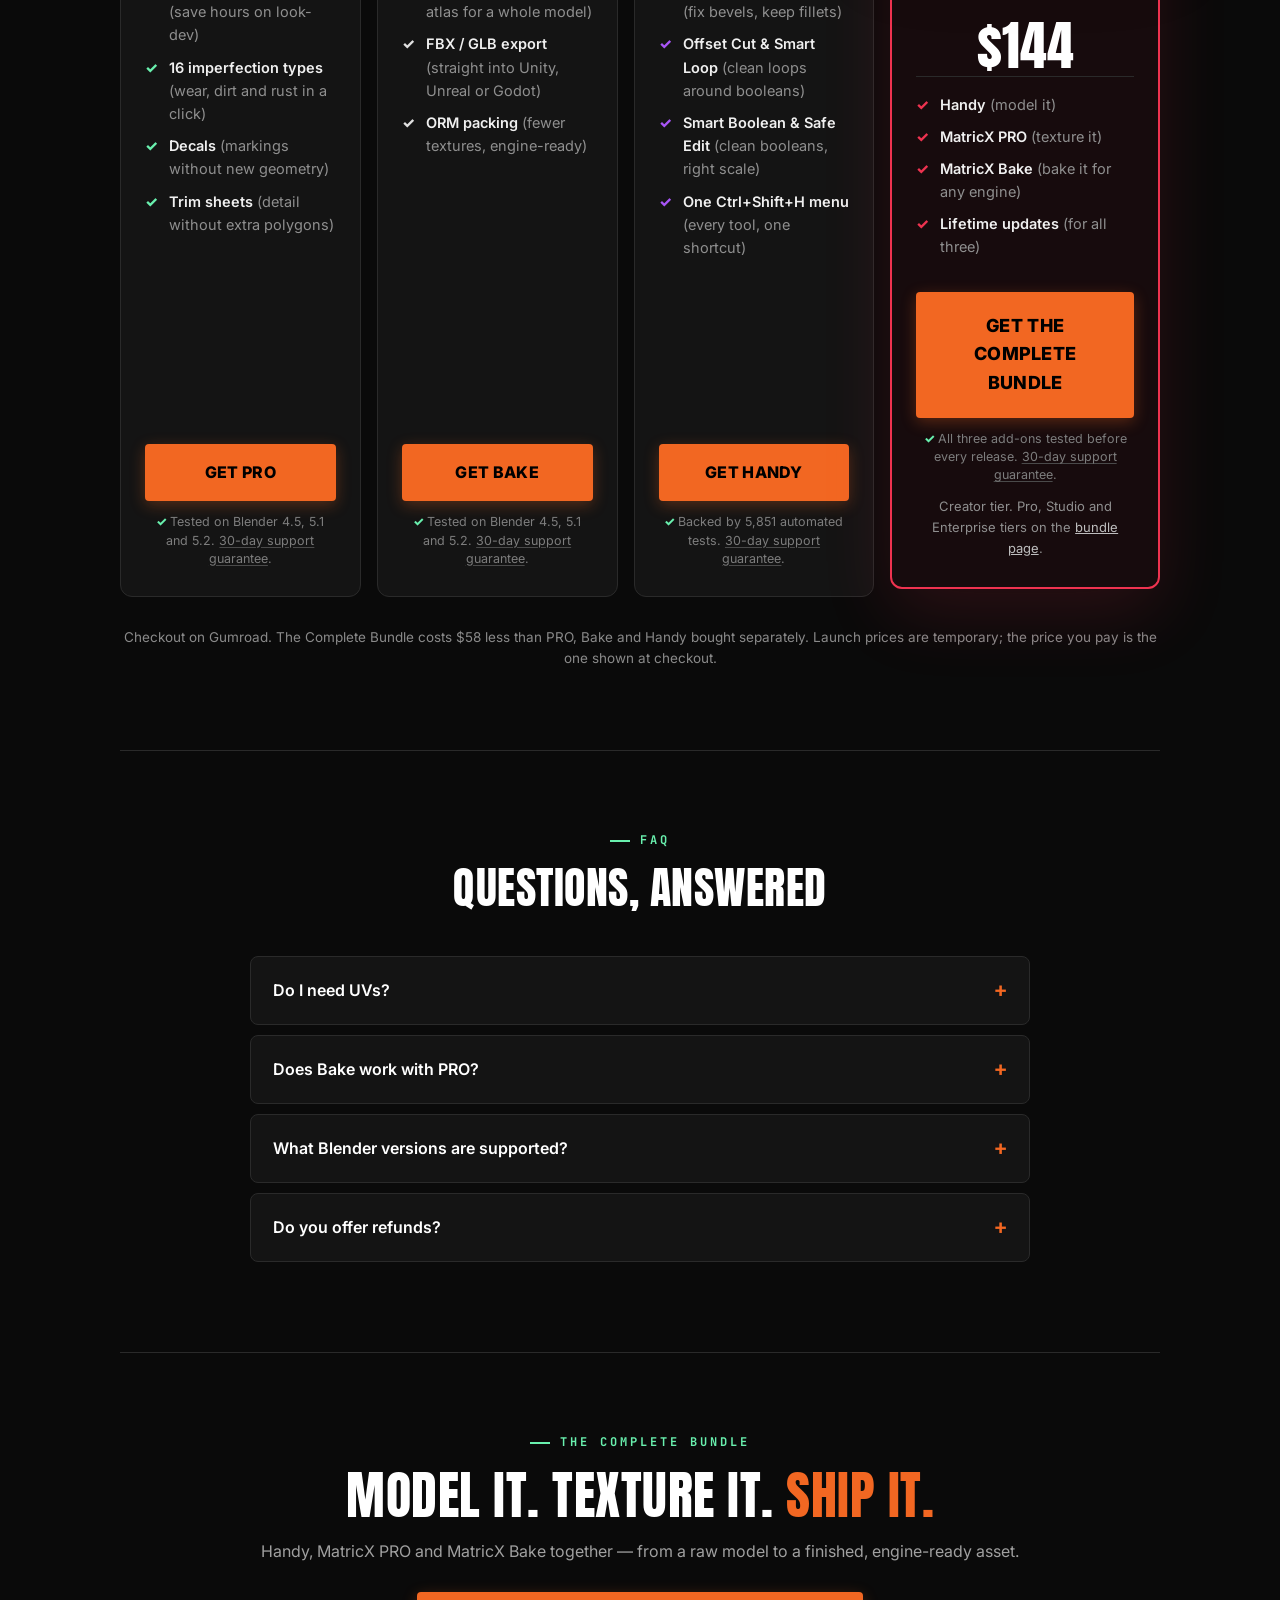
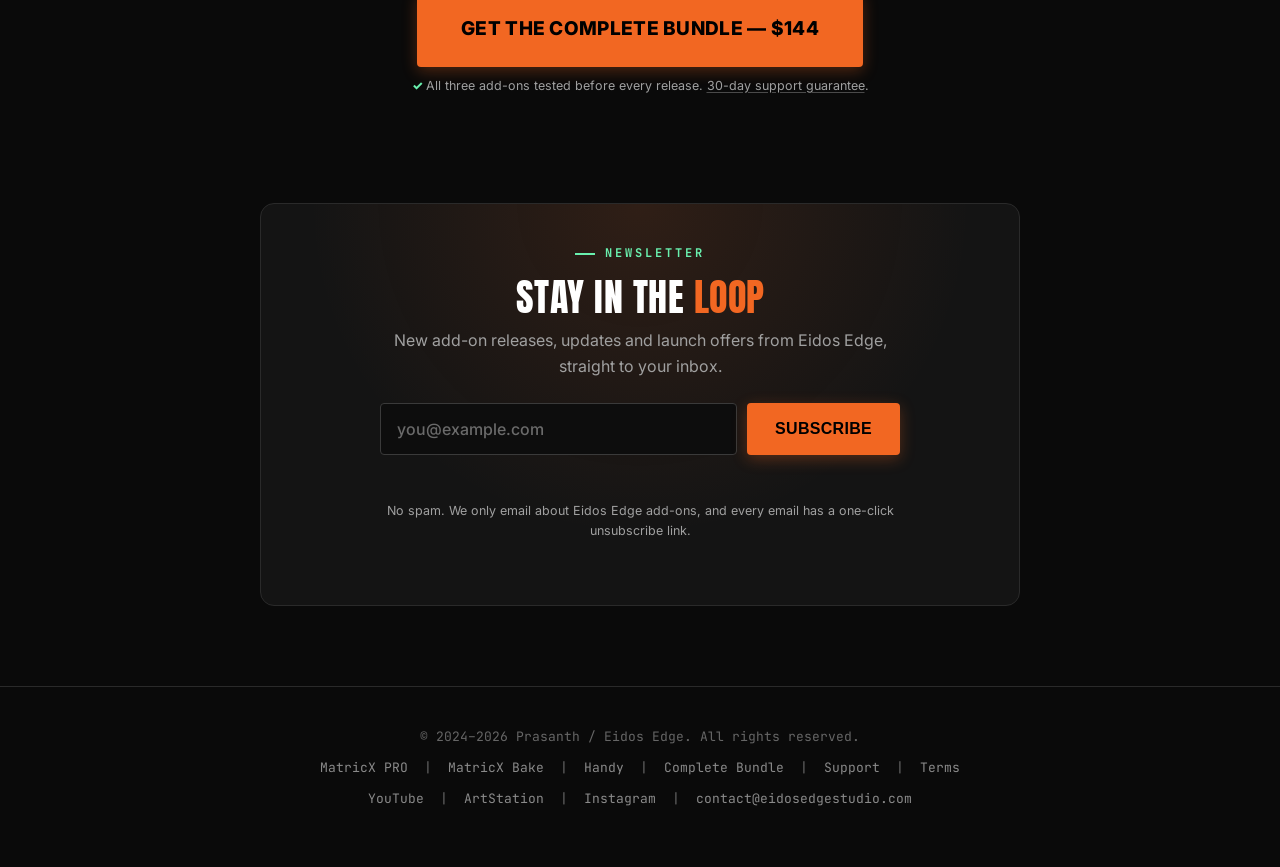
==== commit da26b2bd: "Home hero: the three add-on boxes video (8 s loop, 2.3 MB, poster = first frame) replaces the weapon" ====
--- a/index.html
+++ b/index.html
@@ -100,7 +100,7 @@
 .showcase { position: relative; left: 50%; width: min(1240px, calc(100vw - 32px)); transform: translateX(-50%); margin: 0 0 40px; aspect-ratio: 16 / 9;
   border: 1px solid var(--line); border-radius: 14px; overflow: hidden; background: #111;
   box-shadow: 0 40px 120px rgba(0,0,0,.7), 0 0 0 1px rgba(242,103,34,.14), 0 0 90px rgba(242,103,34,.14); }
-.showcase img { width: 100%; height: 100%; object-fit: cover; }
+.showcase img, .showcase video { display: block; width: 100%; height: 100%; object-fit: cover; }
 .hero-ctas { display: flex; flex-direction: column; align-items: center; gap: 10px; }
 .hero-ctas .note { font-family: 'JetBrains Mono', monospace; font-size: 12px; color: var(--green); letter-spacing: 1px; }
 
@@ -396,9 +396,9 @@
       The complete hard-surface pipeline for Blender: <b>Modeling, Texturing, and Baking.</b></p>
 
     <div class="showcase">
-      <!-- PLACEHOLDER: hero-showcase.gif (16:9, e.g. 1600x900). Replace the img src below. Until then it shows a MatricX PRO render. -->
-      <img src="https://eidosedgestudio.com/MatricX-Pro-Page/assets/hero-after.jpg" width="1600" height="900"
-           alt="A weapon model finished with MatricX PRO materials and imperfection layers.">
+      <!-- Hero loop: the three add-on boxes (MatricX PRO, Handy, MatricX Bake). 8 s, 1280x720, no sound; the poster is its first frame. -->
+      <video src="assets/home-hero.mp4" poster="assets/home-hero.jpg" width="1280" height="720" muted loop playsinline preload="auto"
+             aria-label="The three Eidos Edge add-ons, MatricX PRO, Handy and MatricX Bake, as product boxes in red smoke."></video>
     </div>
 
     <div class="hero-ctas">
@@ -806,5 +806,23 @@
 </script>
 
 <script src="assets/sale.js" defer></script>
+<script>
+/* Hero video: plays while it is on screen and pauses when scrolled away.
+   With reduced motion it stays on its first frame and shows play controls instead. */
+(function () {
+  var v = document.querySelector('.showcase video');
+  if (!v) return;
+  if (window.matchMedia('(prefers-reduced-motion: reduce)').matches || !('IntersectionObserver' in window)) {
+    v.controls = true;
+    return;
+  }
+  new IntersectionObserver(function (entries) {
+    entries.forEach(function (entry) {
+      if (entry.isIntersecting) { v.play().catch(function () { v.controls = true; }); }
+      else { v.pause(); }
+    });
+  }, { threshold: 0.2 }).observe(v);
+})();
+</script>
 </body>
 </html>
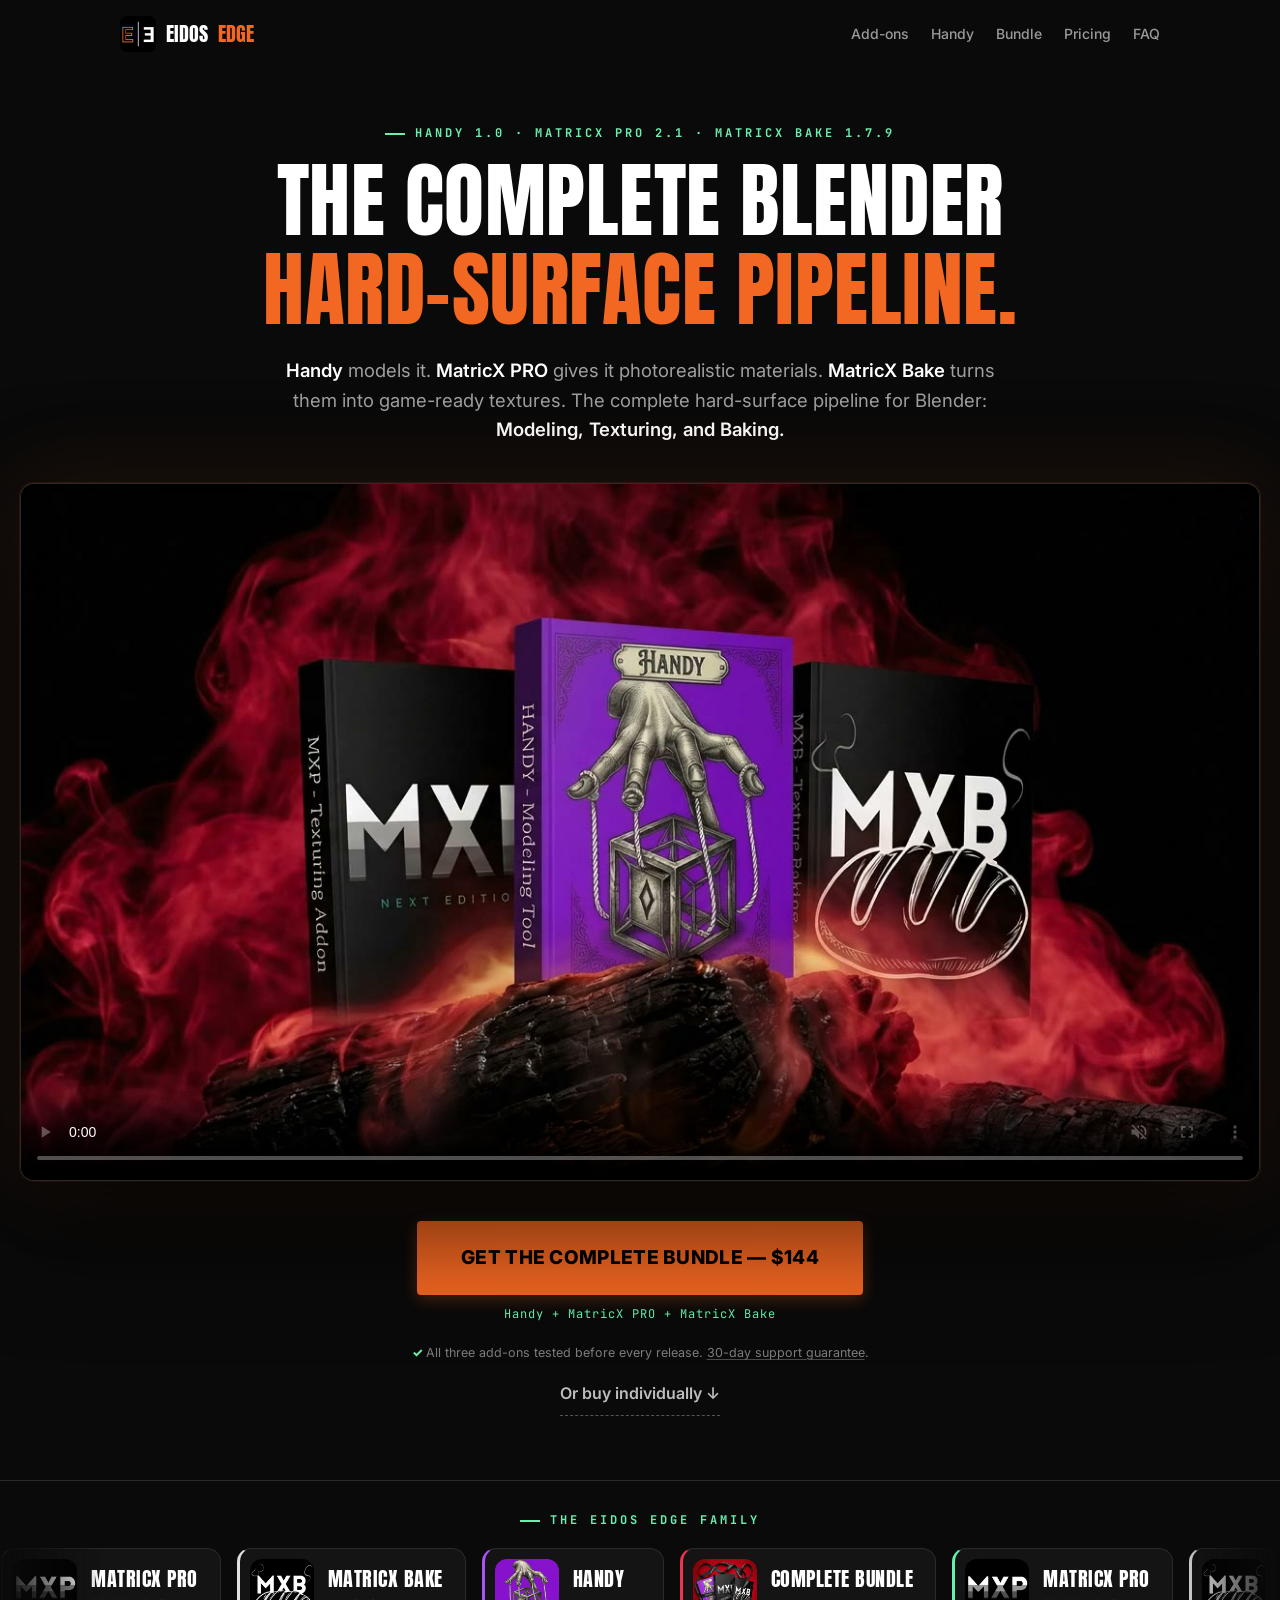
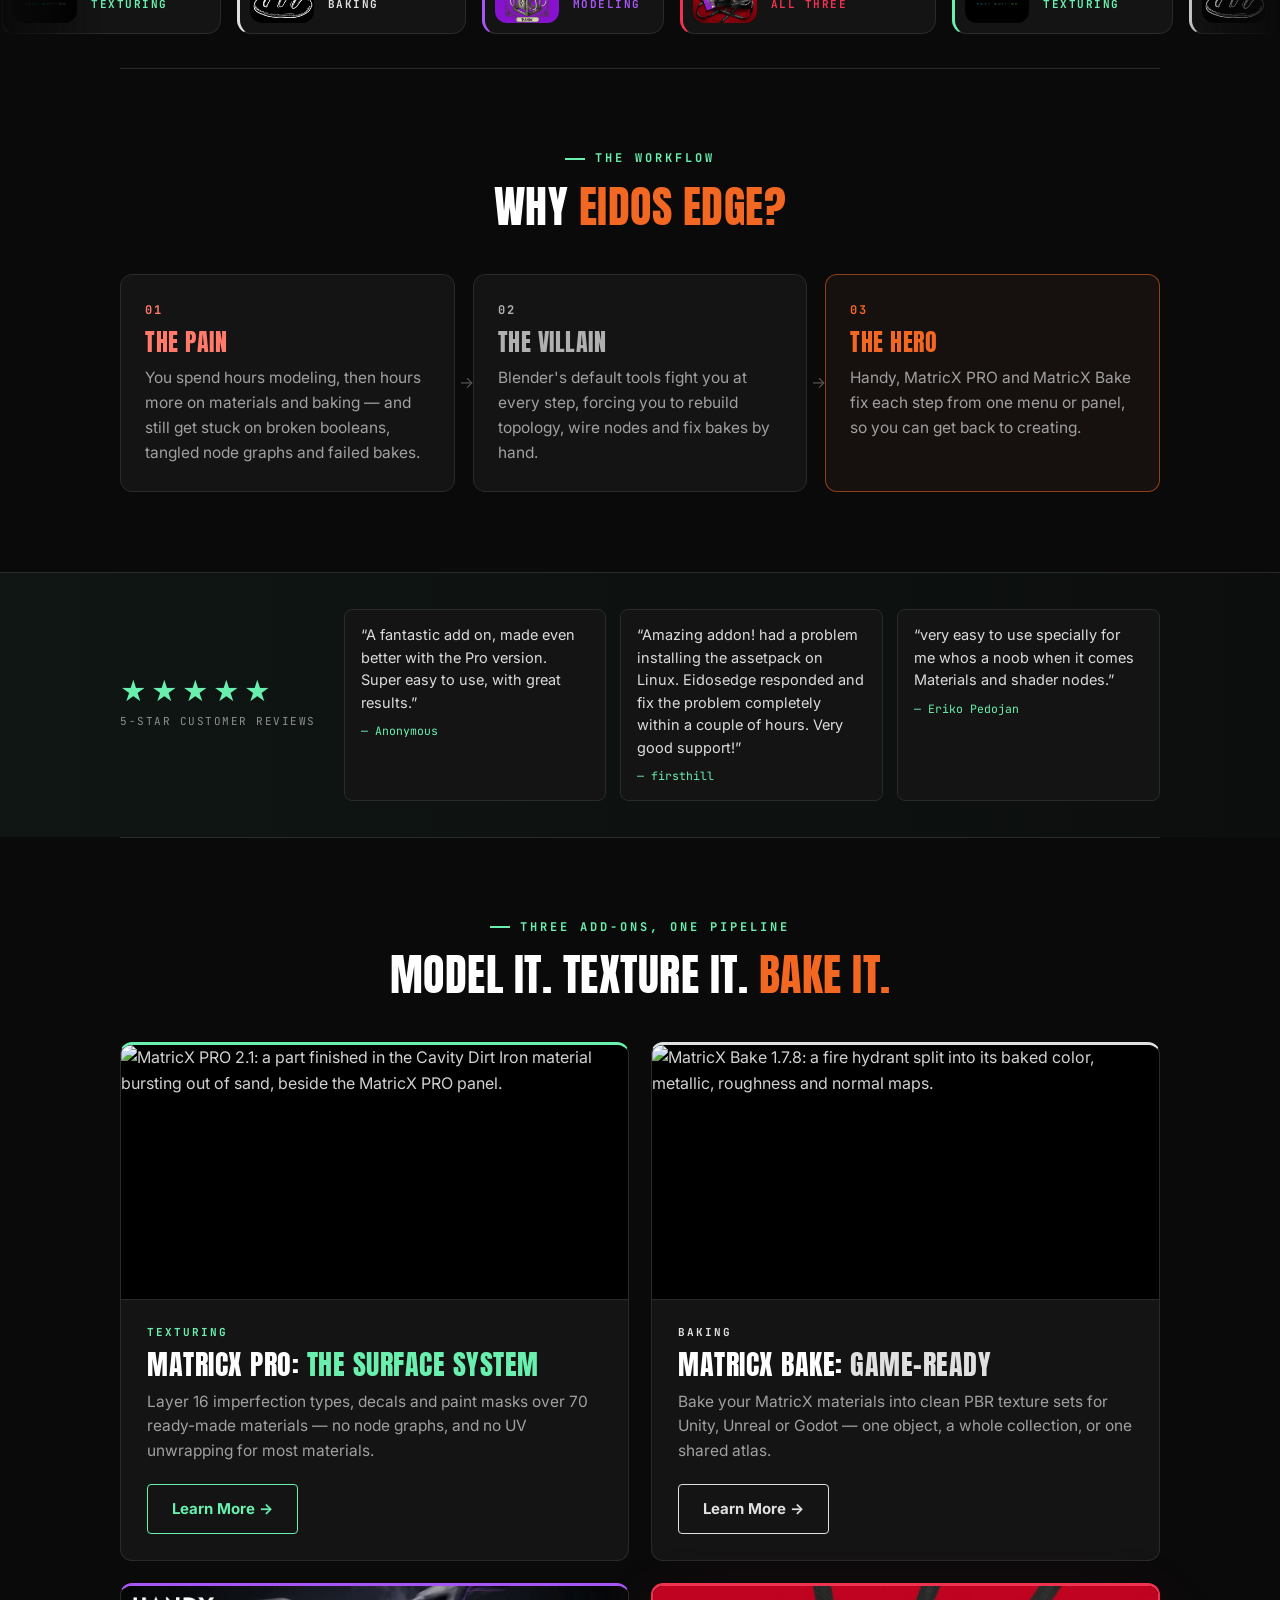
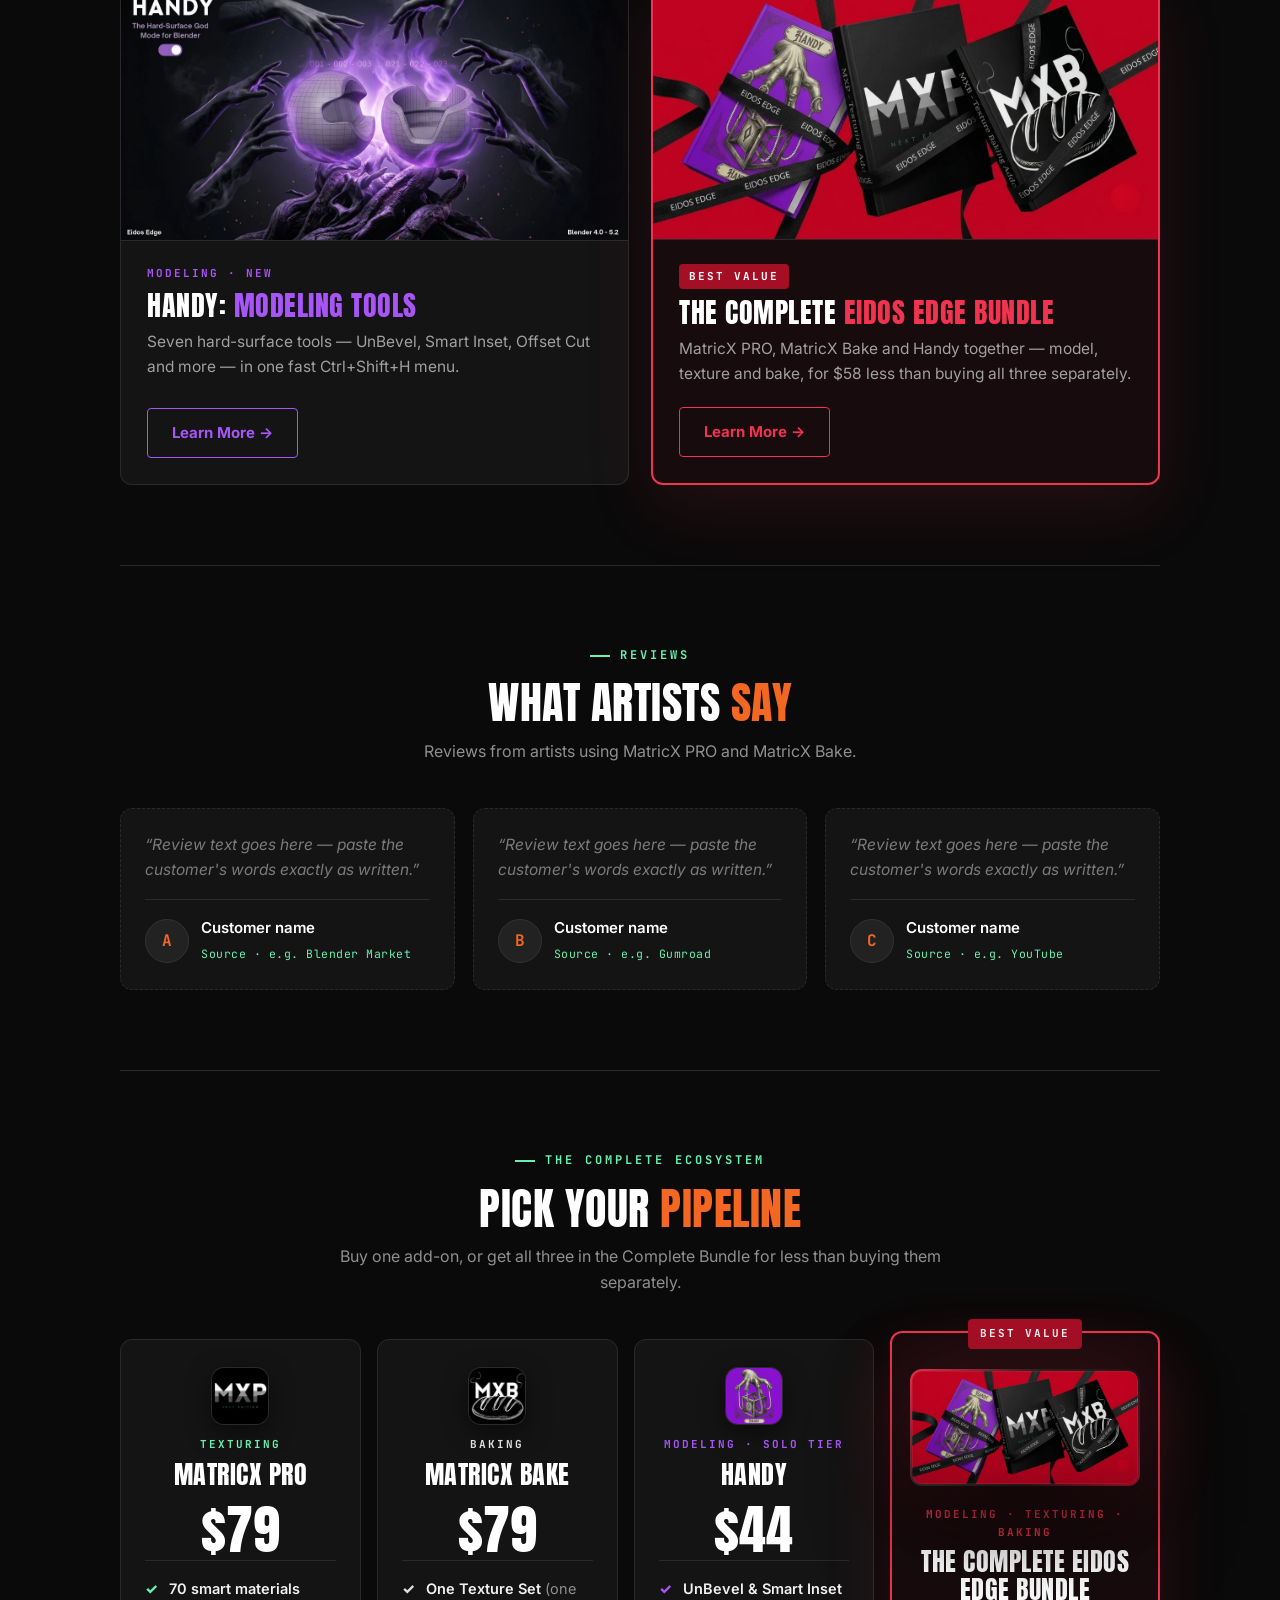
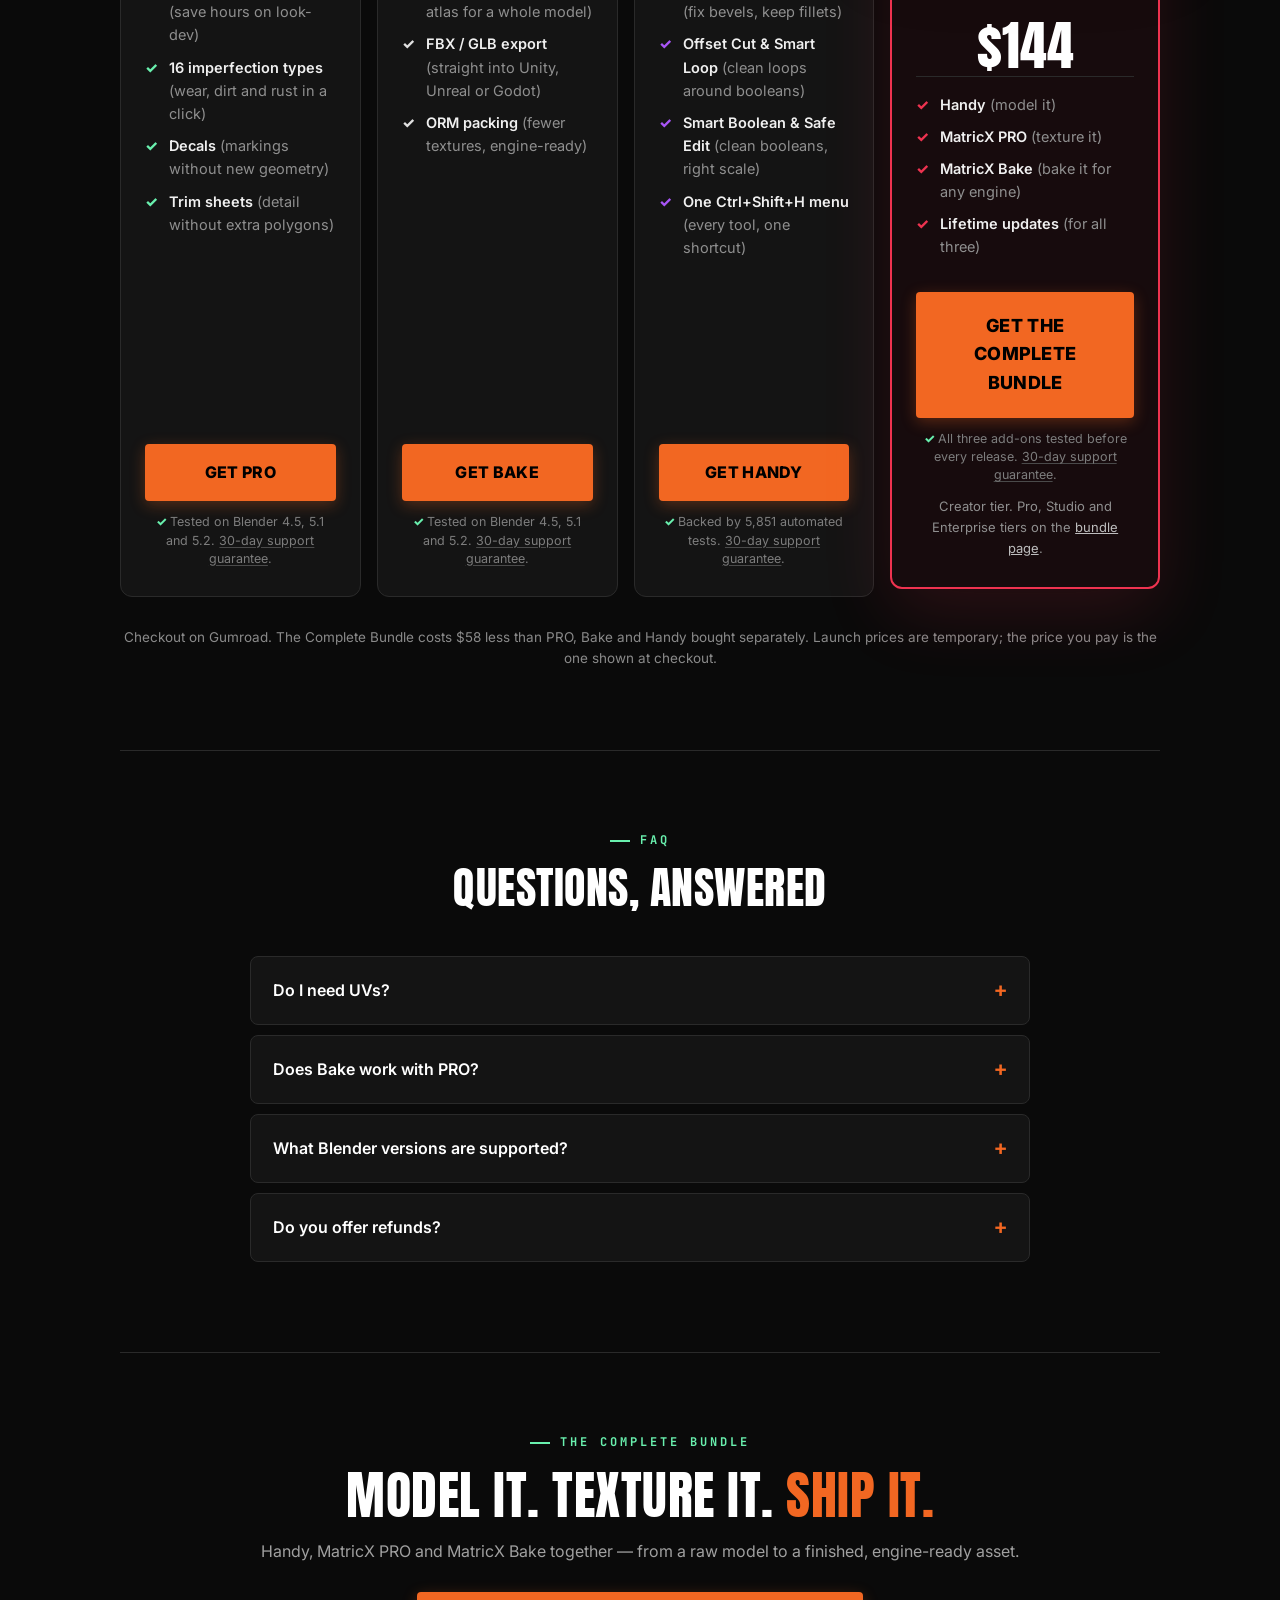
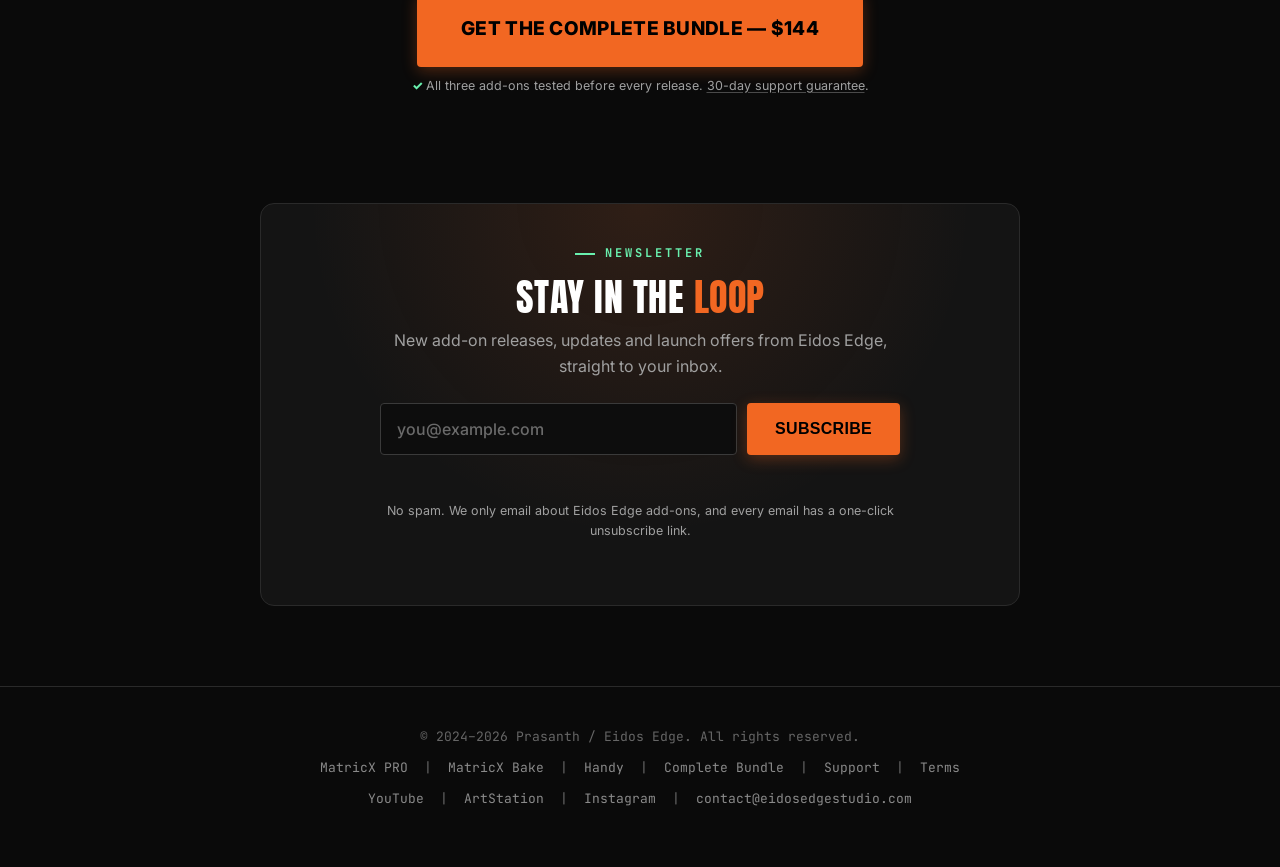
==== commit 1a3cbdcb: "MatricX PRO cover: new image (Cavity Dirt Iron part in sand beside the 2.1 panel); cache version v=2" ====
--- a/index.html
+++ b/index.html
@@ -397,7 +397,7 @@
 
     <div class="showcase">
       <!-- Hero loop: the three add-on boxes (MatricX PRO, Handy, MatricX Bake). 8 s, 1280x720, no sound; the poster is its first frame. -->
-      <video src="assets/home-hero.mp4" poster="assets/home-hero.jpg" width="1280" height="720" muted loop playsinline preload="auto"
+      <video src="assets/home-hero.mp4" poster="assets/home-hero.jpg" width="1280" height="720" autoplay muted loop playsinline preload="auto"
              aria-label="The three Eidos Edge add-ons, MatricX PRO, Handy and MatricX Bake, as product boxes in red smoke."></video>
     </div>
 
@@ -503,9 +503,9 @@
     <div class="products">
       <article class="product pro">
         <div class="media">
-          <!-- PLACEHOLDER: pro-feature.png (2:1, e.g. 1200x600). Replace the img src below. Until then it shows the MatricX PRO thumbnail. -->
-          <img src="https://eidosedgestudio.com/MatricX-Pro-Page/assets/pro-thumbnail.jpg?v=1" width="1200" height="600" loading="lazy"
-               alt="MatricX PRO 2.1: a weathered rotor hub finished with MatricX materials, beside the MatricX PRO panel.">
+          <!-- MatricX PRO cover (2:1, 1200x600). It is the PRO page's share image too, so bump ?v= on both pages when it changes. -->
+          <img src="https://eidosedgestudio.com/MatricX-Pro-Page/assets/pro-thumbnail.jpg?v=2" width="1200" height="600" loading="lazy"
+               alt="MatricX PRO 2.1: a part finished in the Cavity Dirt Iron material bursting out of sand, beside the MatricX PRO panel.">
         </div>
         <div class="body">
           <div class="tag">Texturing</div>
@@ -807,15 +807,15 @@
 
 <script src="assets/sale.js" defer></script>
 <script>
-/* Hero video: plays while it is on screen and pauses when scrolled away.
-   With reduced motion it stays on its first frame and shows play controls instead. */
+/* Hero video: autoplays and loops for everyone (owner's choice), and pauses while scrolled off screen.
+   Visitors who ask their system for reduced motion also get the player controls, so they can pause it. */
 (function () {
   var v = document.querySelector('.showcase video');
   if (!v) return;
-  if (window.matchMedia('(prefers-reduced-motion: reduce)').matches || !('IntersectionObserver' in window)) {
-    v.controls = true;
-    return;
-  }
+  v.muted = true;
+  if (window.matchMedia('(prefers-reduced-motion: reduce)').matches) v.controls = true;
+  v.play().catch(function () { v.controls = true; });
+  if (!('IntersectionObserver' in window)) return;
   new IntersectionObserver(function (entries) {
     entries.forEach(function (entry) {
       if (entry.isIntersecting) { v.play().catch(function () { v.controls = true; }); }
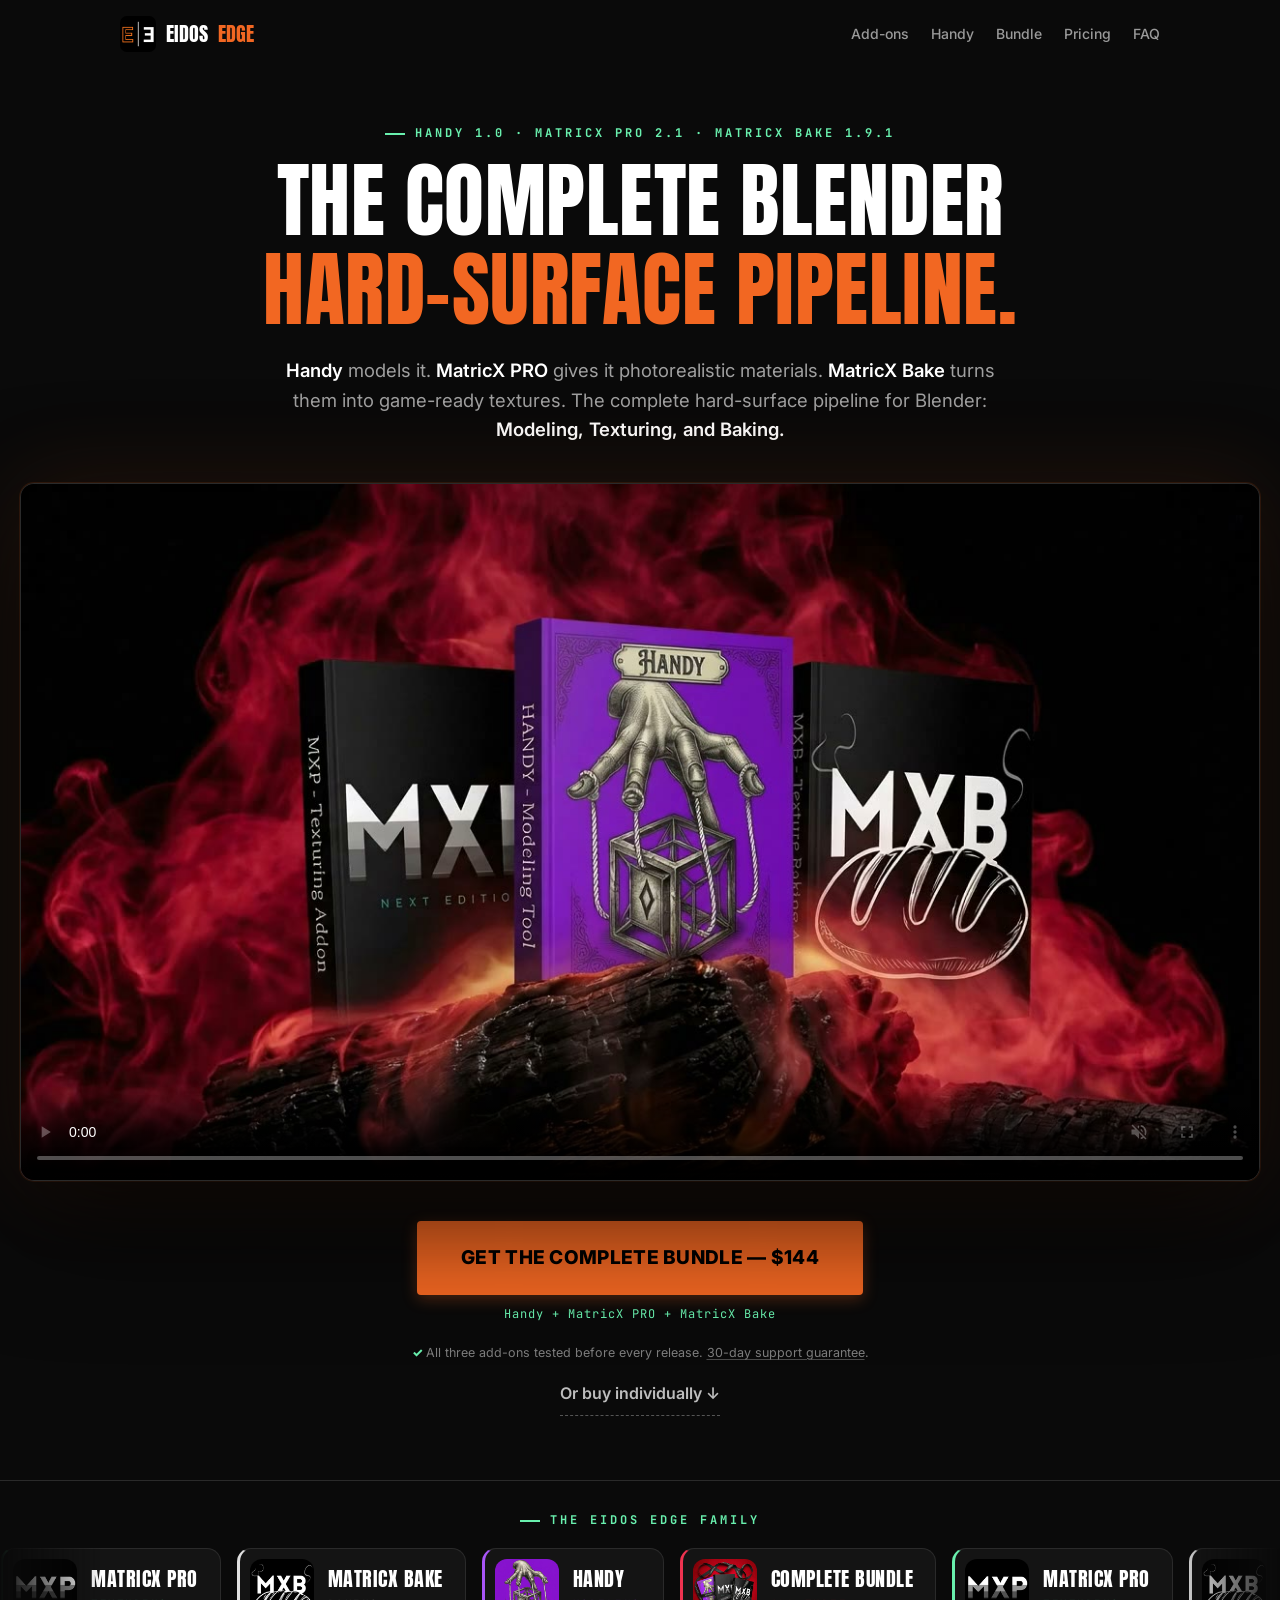
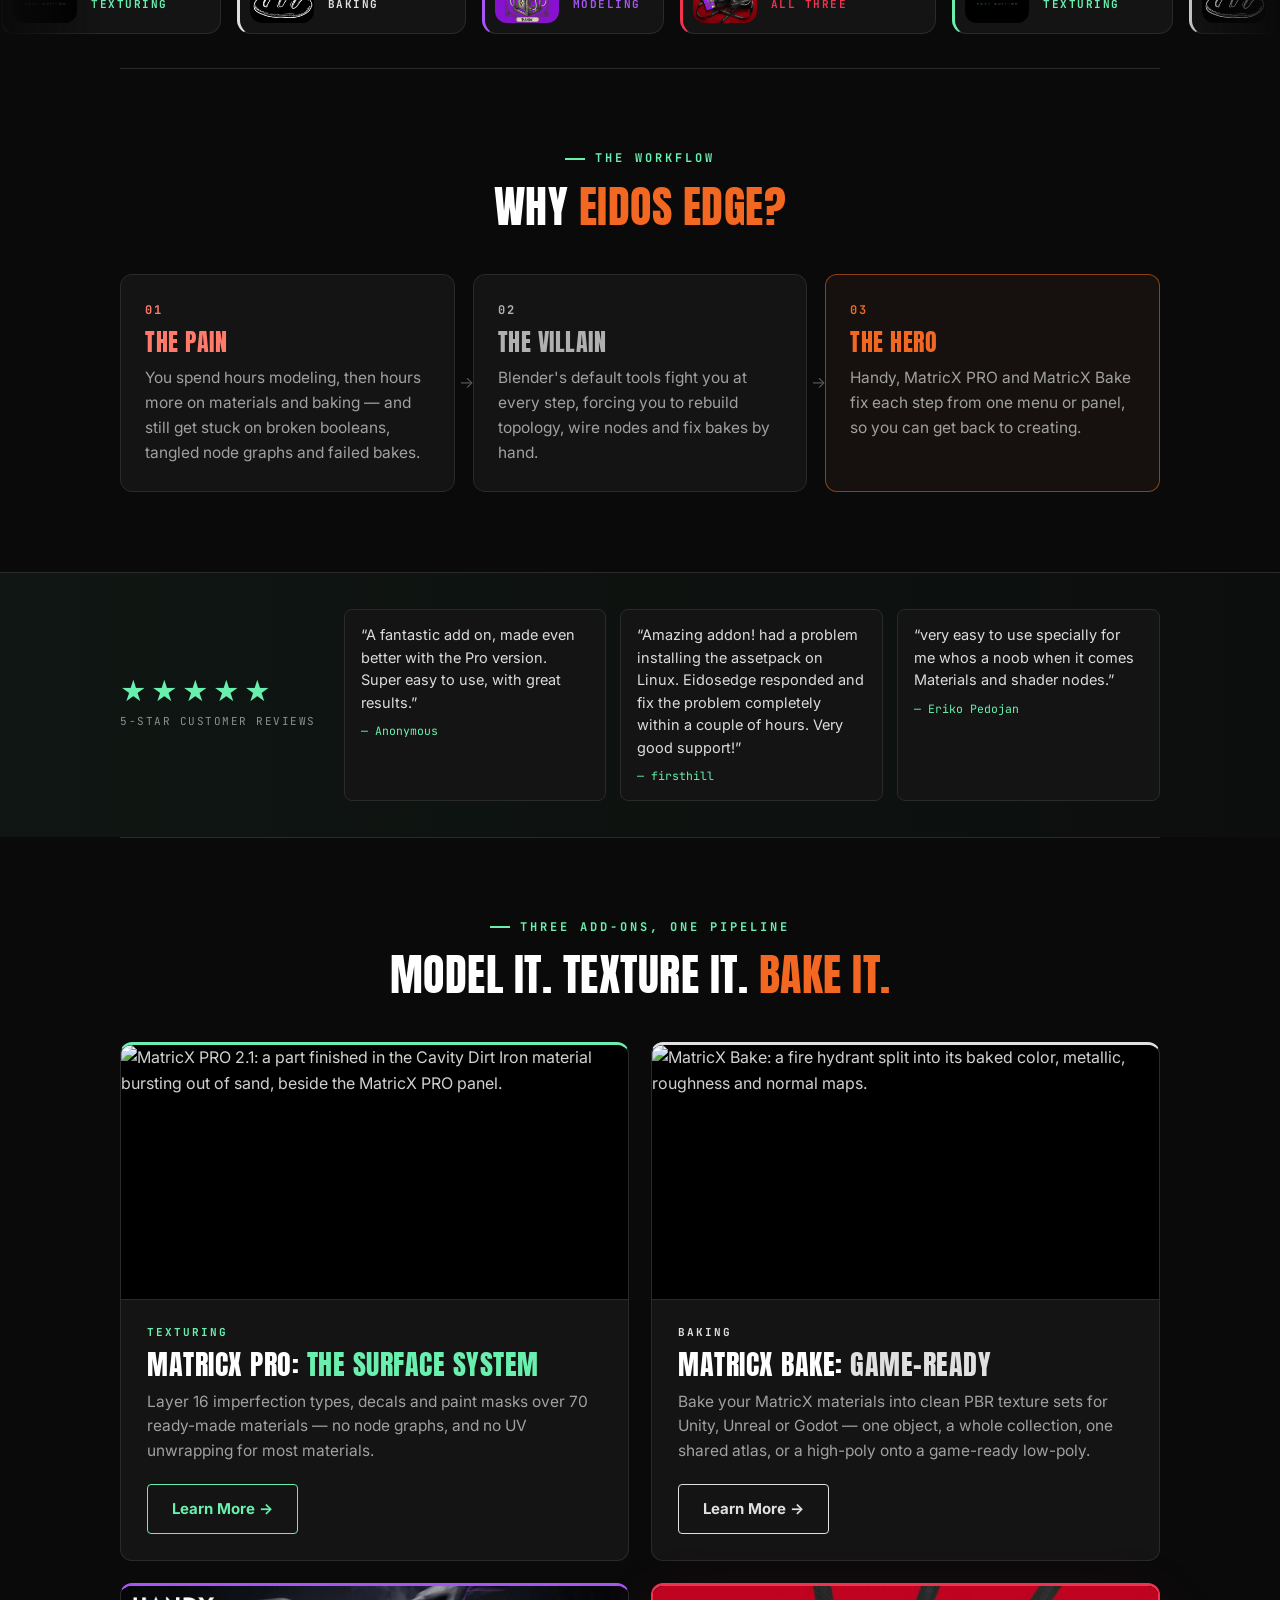
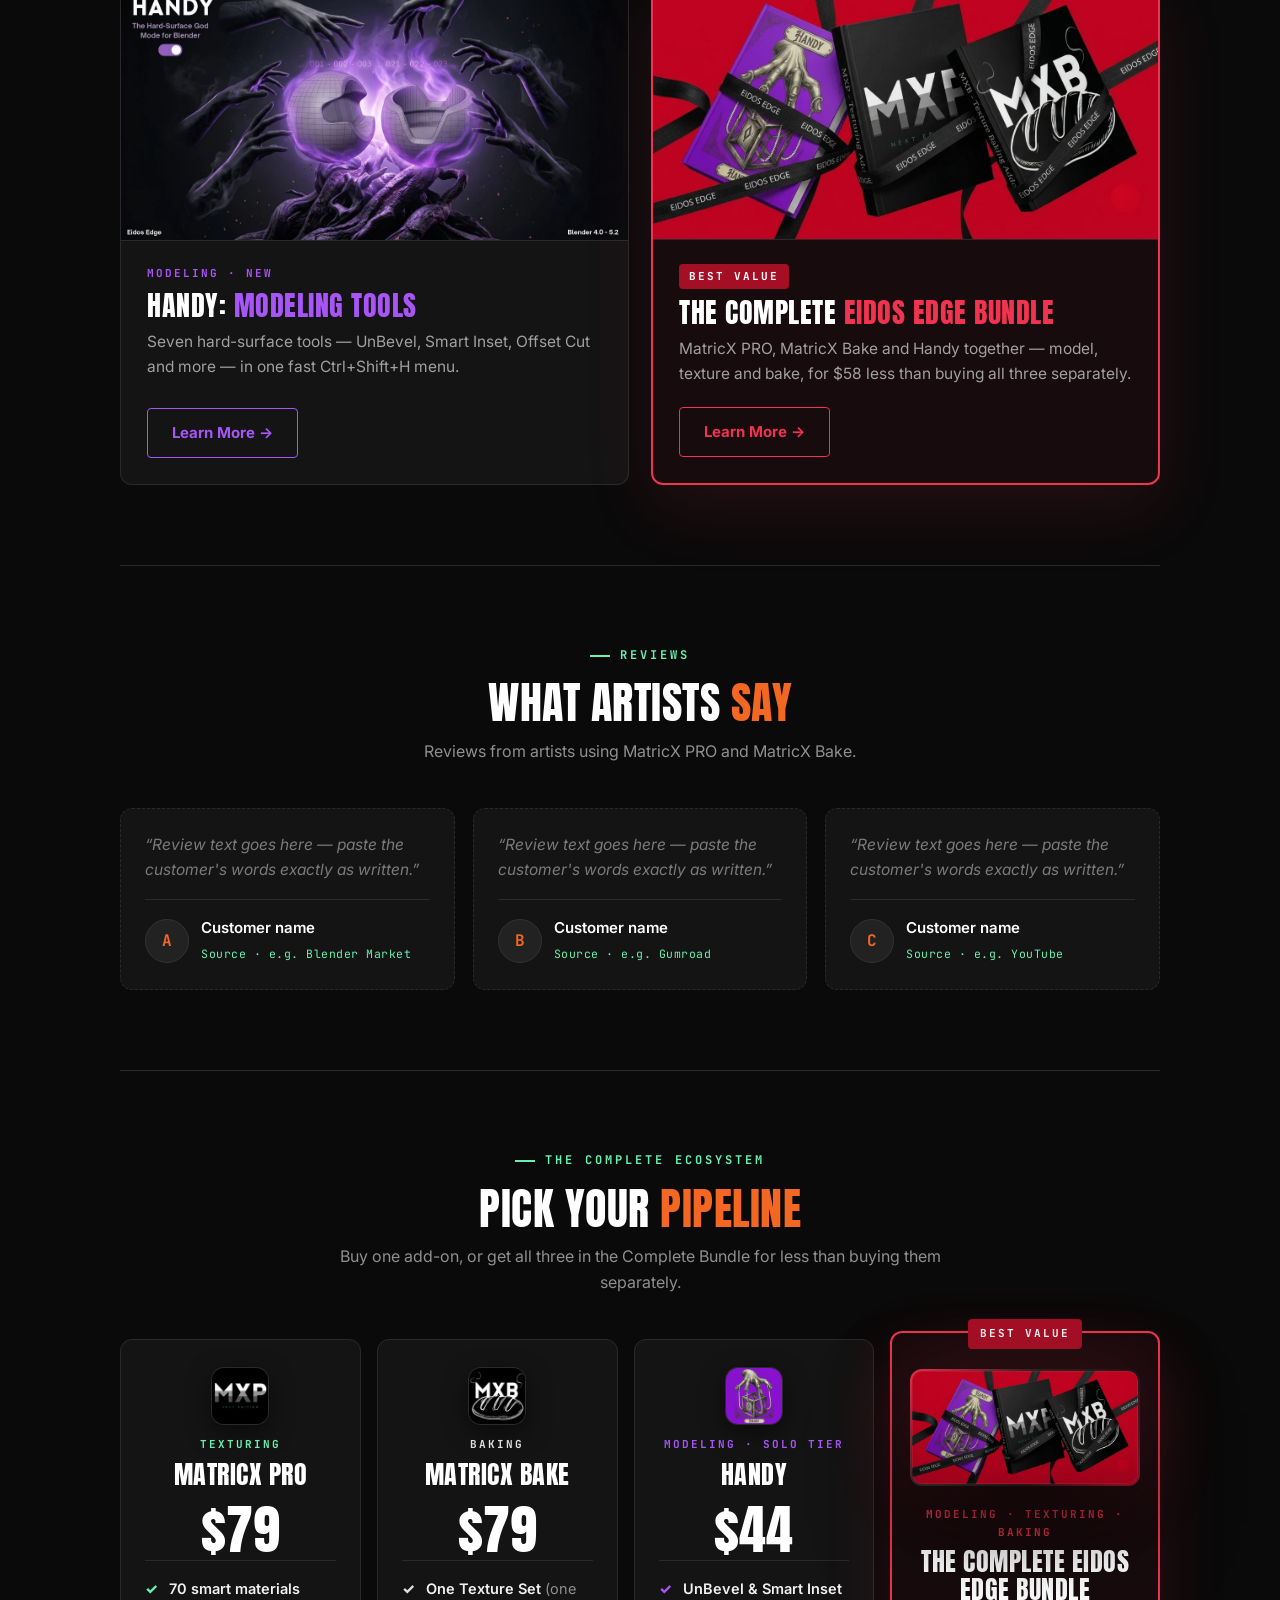
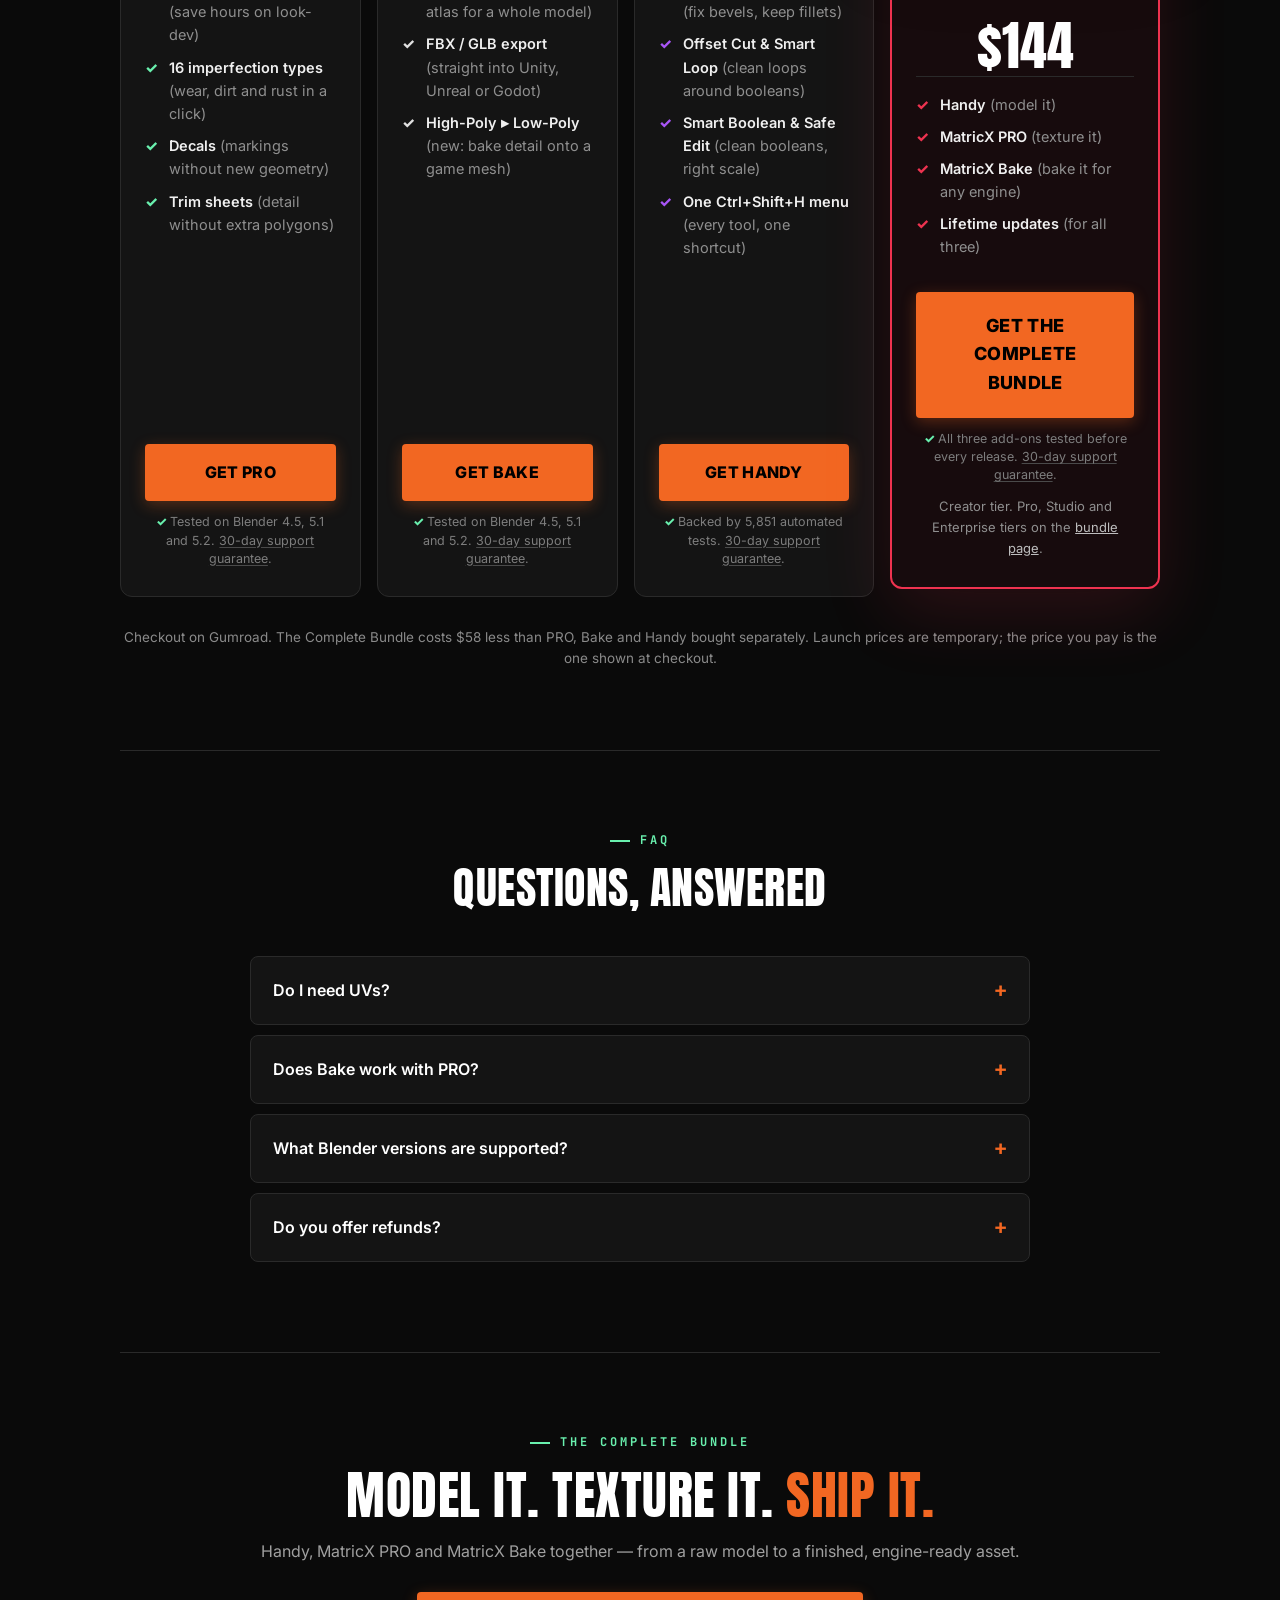
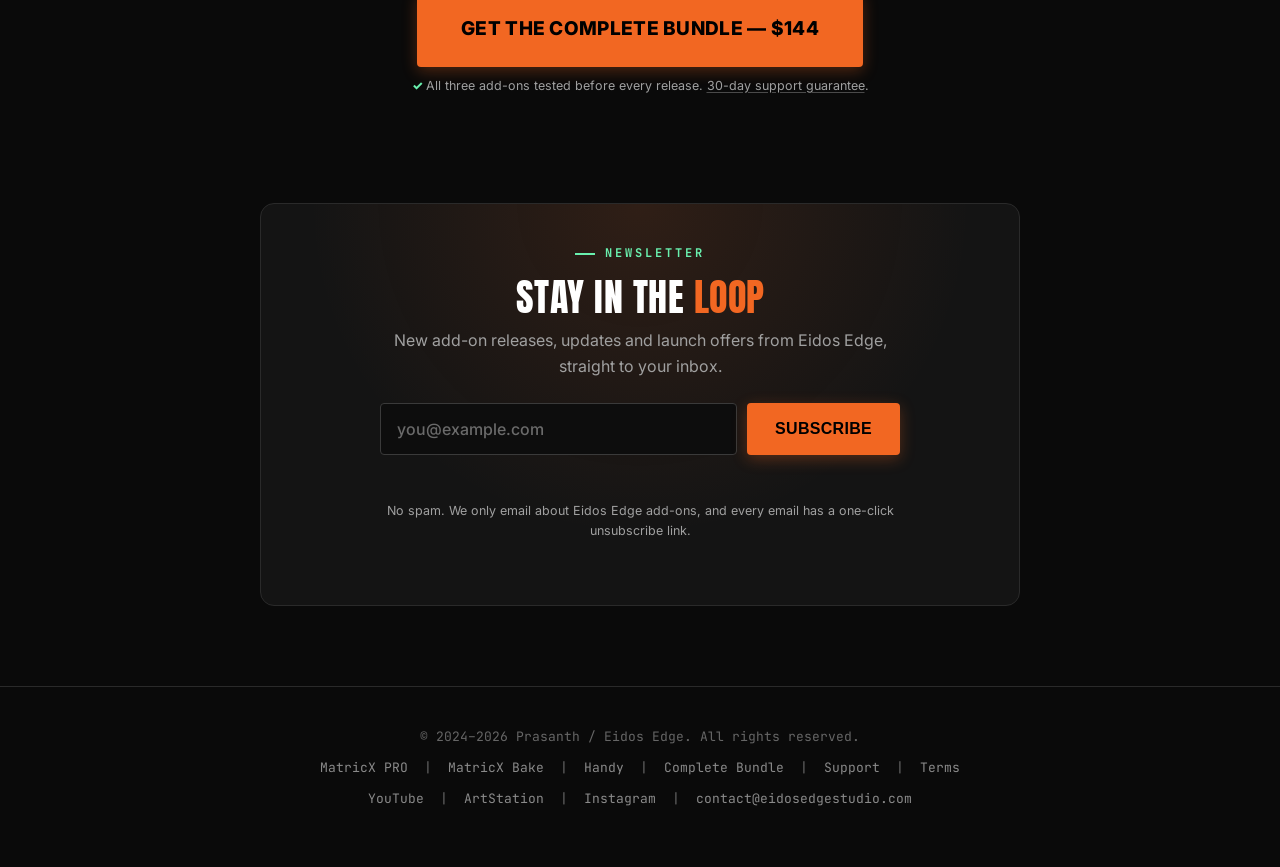
==== commit 7427386c: "MatricX Bake 1.9.1 on the home page and the bundle guide Version line, Bake card mentions High-Poly " ====
--- a/index.html
+++ b/index.html
@@ -390,7 +390,7 @@
 
   <!-- 2. HERO -->
   <section class="hero">
-    <div class="kicker">Handy 1.0 &middot; MatricX PRO 2.1 &middot; MatricX Bake 1.7.9</div>
+    <div class="kicker">Handy 1.0 &middot; MatricX PRO 2.1 &middot; MatricX Bake 1.9.1</div>
     <h1>The Complete Blender <span class="orange">Hard-Surface Pipeline.</span></h1>
     <p class="sub"><b>Handy</b> models it. <b>MatricX PRO</b> gives it photorealistic materials. <b>MatricX Bake</b> turns them into game-ready textures.
       The complete hard-surface pipeline for Blender: <b>Modeling, Texturing, and Baking.</b></p>
@@ -520,12 +520,12 @@
         <div class="media">
           <!-- PLACEHOLDER: bake-feature.png (2:1, e.g. 1200x600). Replace the img src below. Until then it shows the MatricX Bake thumbnail. -->
           <img src="https://eidosedgestudio.com/MatricX-Bake-Page/hero/bake-thumbnail.png?v=2" width="1200" height="600" loading="lazy"
-               alt="MatricX Bake 1.7.8: a fire hydrant split into its baked color, metallic, roughness and normal maps.">
+               alt="MatricX Bake: a fire hydrant split into its baked color, metallic, roughness and normal maps.">
         </div>
         <div class="body">
           <div class="tag">Baking</div>
           <h3>MatricX Bake: <span>Game-Ready</span></h3>
-          <p>Bake your MatricX materials into clean PBR texture sets for Unity, Unreal or Godot &mdash; one object, a whole collection, or one shared atlas.</p>
+          <p>Bake your MatricX materials into clean PBR texture sets for Unity, Unreal or Godot &mdash; one object, a whole collection, one shared atlas, or a high-poly onto a game-ready low-poly.</p>
           <div class="links">
             <a class="learn" href="https://eidosedgestudio.com/MatricX-Bake-Page/">Learn More &rarr;</a>
           </div>
@@ -628,7 +628,7 @@
         <ul>
           <li><b>One Texture Set</b> <span>(one atlas for a whole model)</span></li>
           <li><b>FBX / GLB export</b> <span>(straight into Unity, Unreal or Godot)</span></li>
-          <li><b>ORM packing</b> <span>(fewer textures, engine-ready)</span></li>
+          <li><b>High-Poly &#9656; Low-Poly</b> <span>(new: bake detail onto a game mesh)</span></li>
         </ul>
         <a class="btn" href="https://eidosedge.gumroad.com/l/MatricXBake/MXN38?utm_source=website&amp;utm_medium=pricing_card&amp;utm_campaign=bake_launch" target="_blank" rel="noopener">Get Bake</a>
         <p class="guarantee">Tested on Blender 4.5, 5.1 and 5.2. <a href="https://eidosedgestudio.com/MatricX-Pro-Page/terms.html#guarantee">30-day support guarantee</a>.</p>
